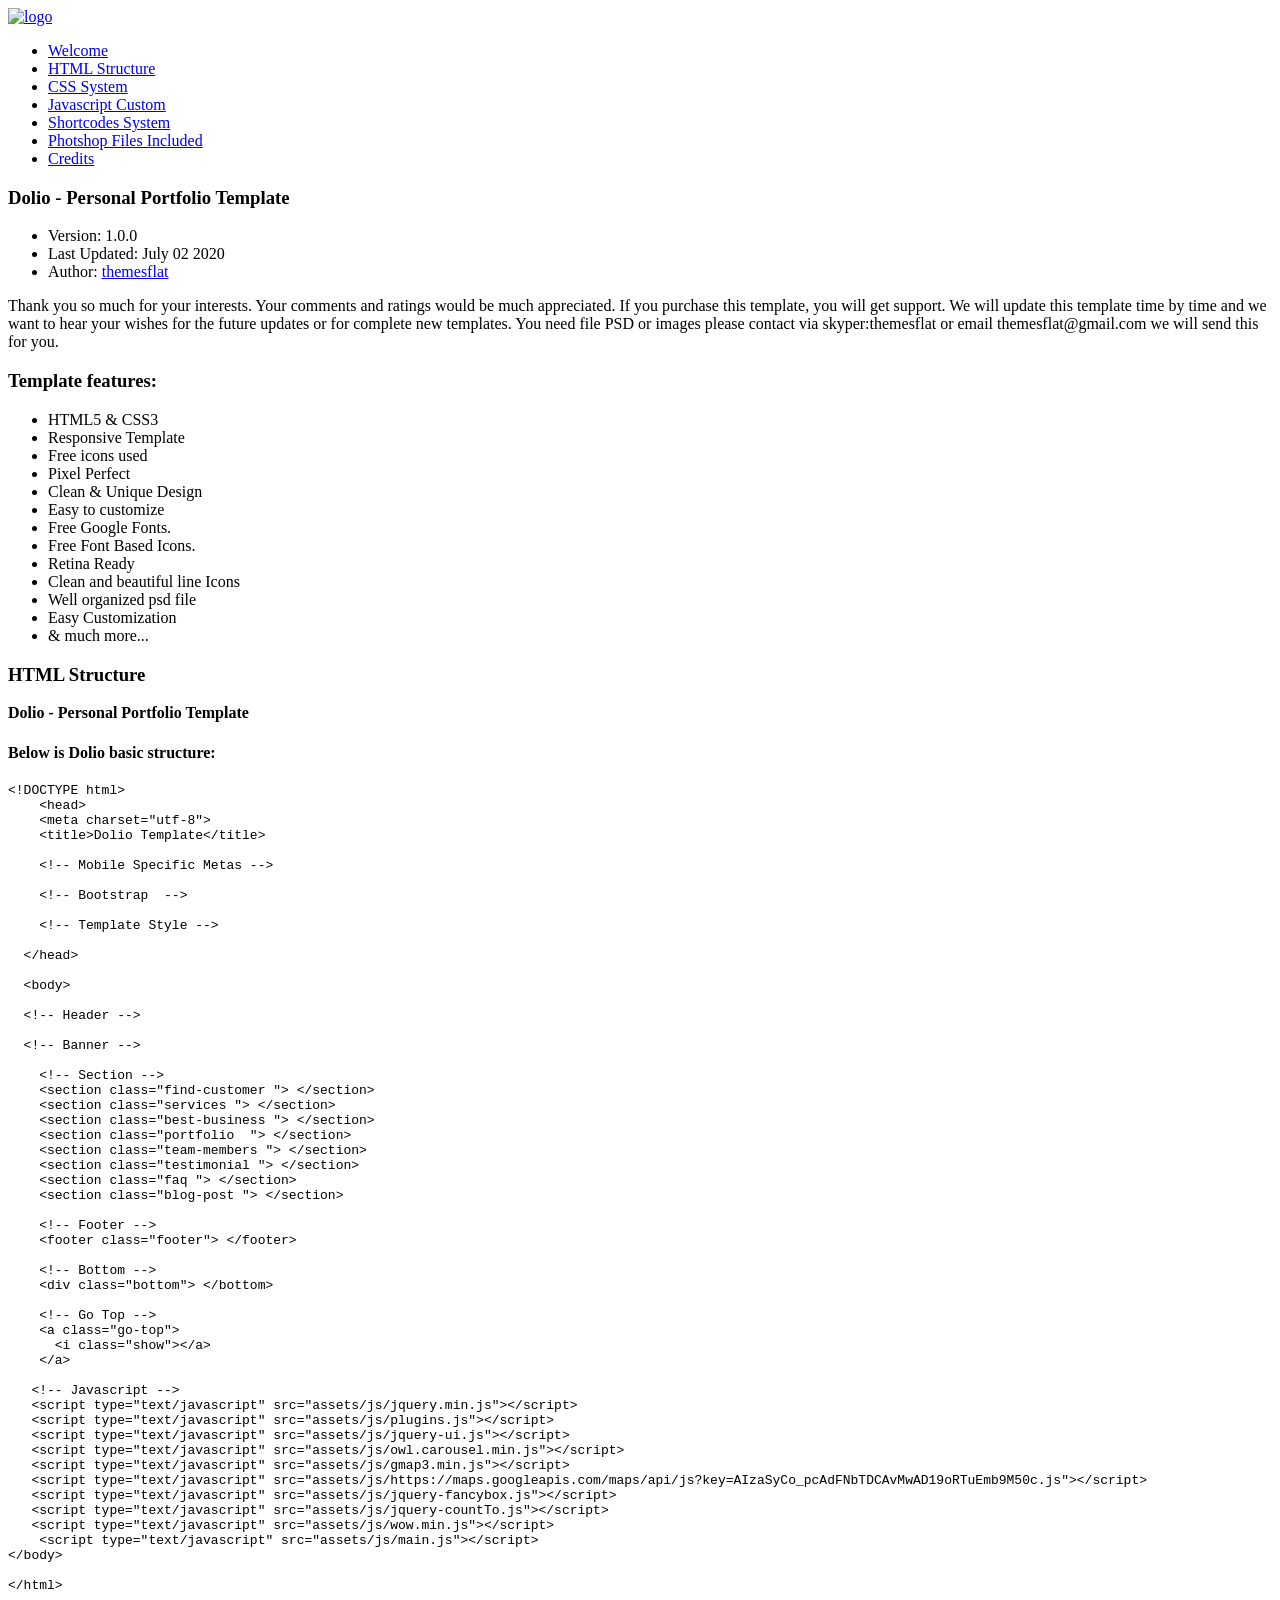
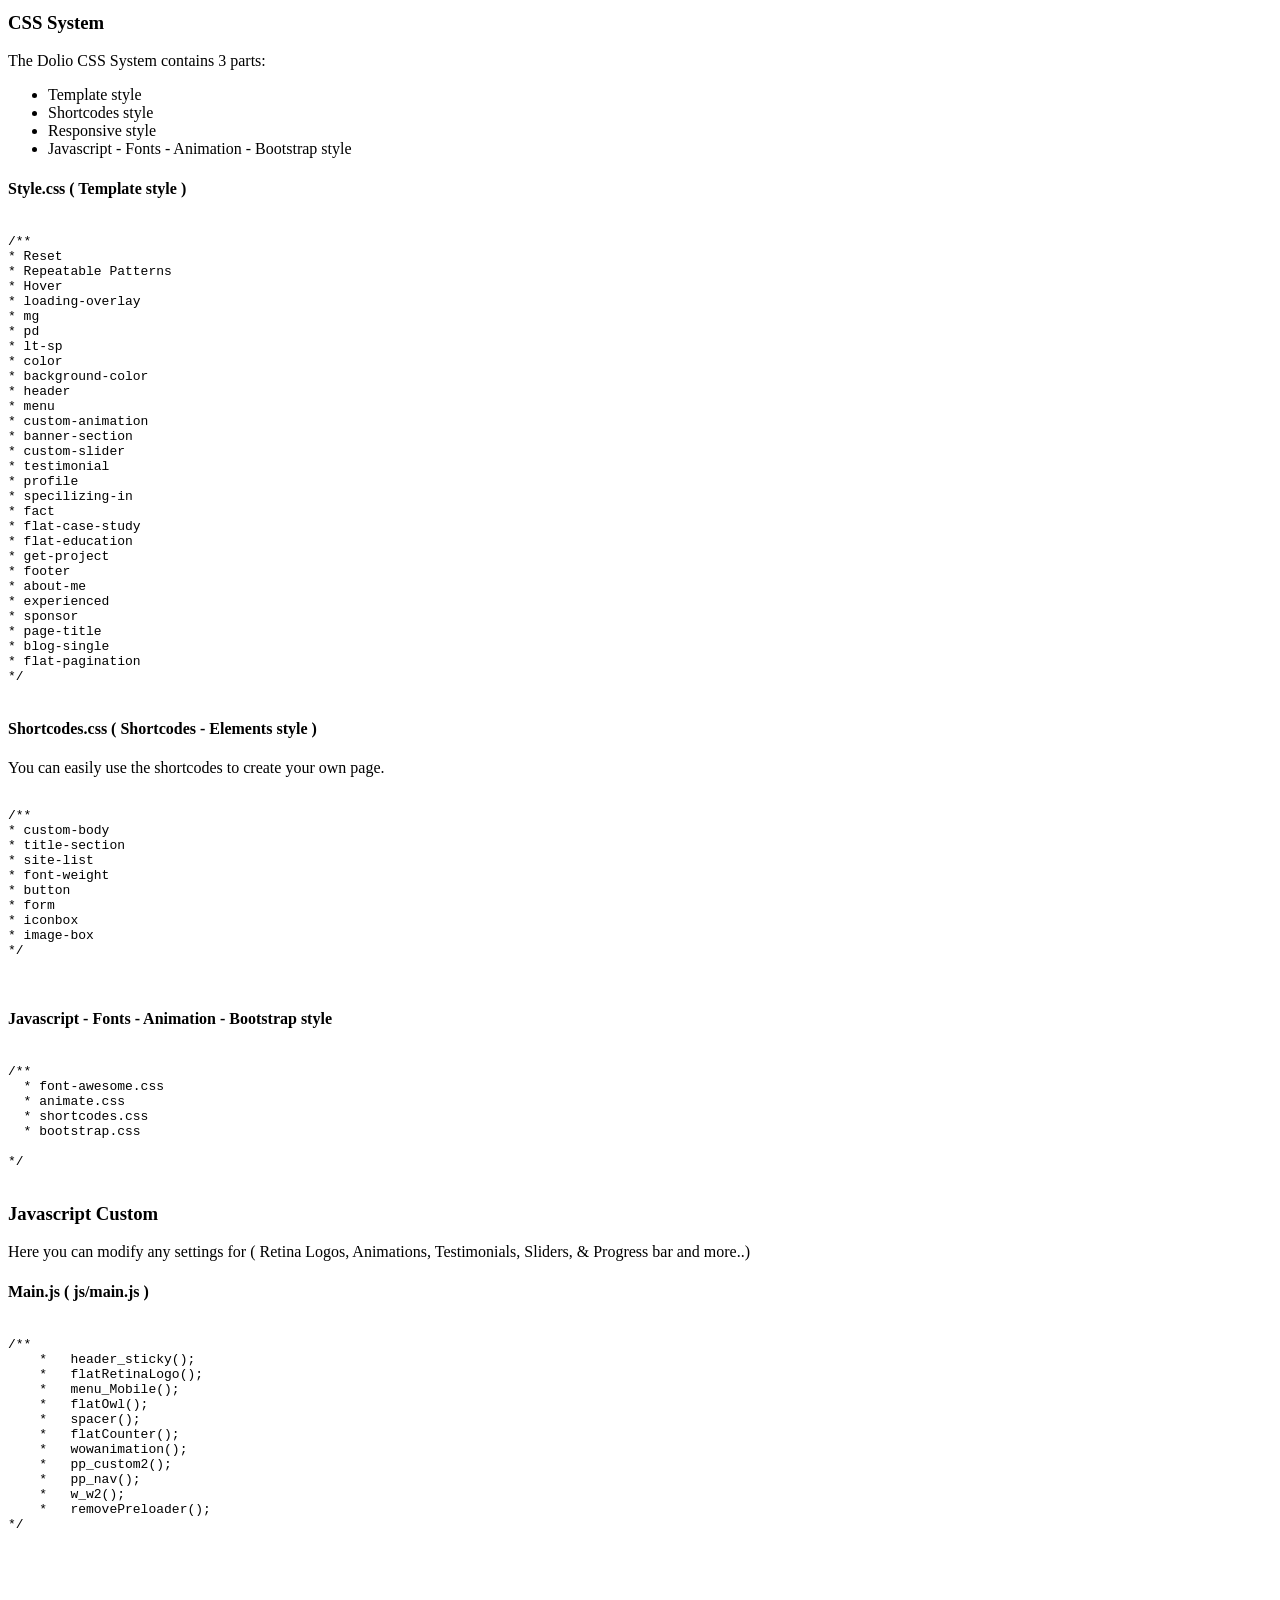
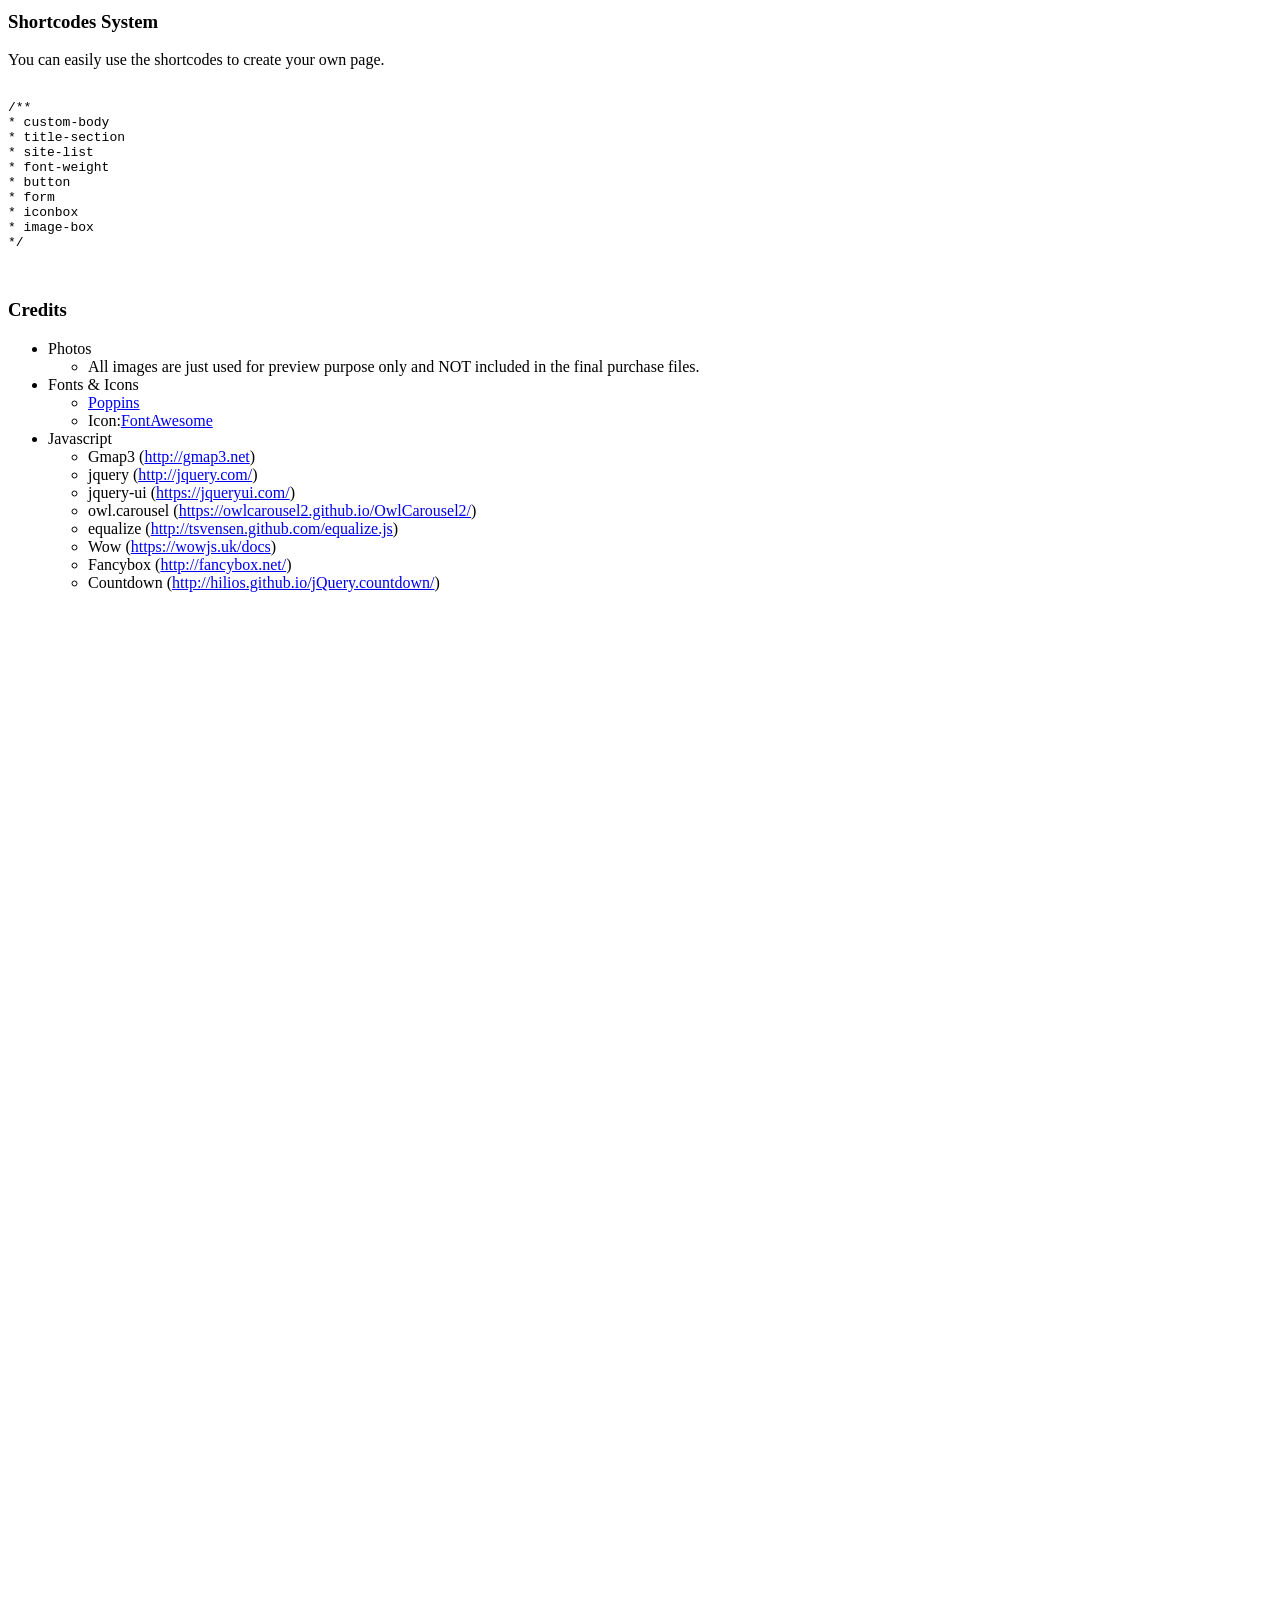
==== index.html @ b7767252 "Create index.html" ====
<!DOCTYPE html>
<!--[if IE 8 ]>
<html class="ie" xmlns="http://www.w3.org/1999/xhtml" xml:lang="en-US" lang="en-US">
   <![endif]-->
   <!--[if (gte IE 9)|!(IE)]><!-->
   <html xmlns="http://www.w3.org/1999/xhtml" xml:lang="en-US" lang="en-US">
      <!--<![endif]-->
      <head>
         <!-- Basic Page Needs -->
         <meta charset="utf-8">
         <!--[if IE]>
         <meta http-equiv='X-UA-Compatible' content='IE=edge,chrome=1'>
         <![endif]-->
         <title>Dolio - Personal Portfolio Template</title>
         <meta name="description" content="">
         <meta name="keywords" content="">
         <meta name="author" content="">
         <link rel="stylesheet" href="css/prism.css">
         <link rel="stylesheet" href="css/style.css">
         <script src="javascript/jquery.min.js"></script>
         <script src="javascript/jquery.easing.1.3.min.js"></script>
         <script src="javascript/jquery.nav.js"></script>
         <script src="javascript/jquery.scrollTo.js"></script>
         <script src="javascript/prism.js"></script>
         <script src="javascript/main.js"></script>
         <!--[if lt IE 9]>
         <script src="javascript/html5.js"></script>
         <![endif]-->
         <link rel="shortcut icon" href="favicon/favicon.ico">
      </head>
      <body>
         <div id="sidebar">
            <div id="logo">
               <a href="#top">
               <img src="images/logo.png" alt="logo" />
               </a>
            </div>
            <nav id="nav">
               <ul>
                  <li class="current"><a href="#Welcome">Welcome</a></li>
                  <li><a href="#HTML">HTML Structure</a></li>
                  <li><a href="#CSS">CSS System</a></li>
                  <li><a href="#Javascript">Javascript Custom</a></li>
                  <li><a href="#Shortcodes">Shortcodes System</a></li>
                  <li><a href="#Photoshop">Photshop Files Included</a></li>
                  <li><a href="#Credits">Credits</a></li>
               </ul>
            </nav>
         </div>
         <!-- /.sidebar -->
         <div id="main-content">
            <div class="section" id="Welcome">
               <h3>Dolio - Personal Portfolio Template
               </h3>
               <div class="content">
                  <div class="information">
                     <ul>
                        <li>Version: 1.0.0</li>
                        <li>Last Updated: July 02 2020 </li>
                        <li>Author: <a href="https://themeforest.net/user/themesflat">themesflat</a></li>
                     </ul>
                     <div class="message">
                        Thank you so much for your interests. Your comments and ratings would be much appreciated. If you purchase this template, you will get support. We will update this template time by time and we want to hear your wishes for the future updates or for complete new templates. You need file PSD or images please contact via skyper:themesflat or email themesflat@gmail.com we will send this for you.
                     </div>
                  </div>
                  <h3>Template features:</h3>
                  <ul>
                     <li>HTML5 &amp; CSS3</li>
                     <li>Responsive Template</li>
                     <li>Free icons used</li>
                     <li>Pixel Perfect</li>
                     <li>Clean &amp; Unique Design</li>
                     <li>Easy to customize</li>
                     <li>Free Google Fonts.</li>
                     <li>Free Font Based Icons.</li>
                     <li>Retina Ready</li>
                     <li>Clean and beautiful line Icons</li>
                     <li>Well organized psd file</li>
                     <li>Easy Customization</li>
                     <li>&amp; much more...</li>
                  </ul>
               </div>
            </div>
            <!-- /.section -->
            <div class="section" id="HTML">
               <h3>HTML Structure</h3>
               <div class="content">
                  <strong> Dolio - Personal Portfolio Template </strong>
                  <h4>Below is Dolio basic structure:</h4>
                  <pre><code class="language-markup">&lt;!DOCTYPE html&gt;
    &lt;head&gt;
    &lt;meta charset=&quot;utf-8&quot;&gt;
    &lt;title&gt;Dolio Template&lt;/title&gt;

    &lt;!-- Mobile Specific Metas --&gt;

    &lt;!-- Bootstrap  --&gt;

    &lt;!-- Template Style --&gt;

  &lt;/head&gt;

  &lt;body&gt;

  &lt;!-- Header --&gt; 

  &lt;!-- Banner --&gt;

    &lt;!-- Section --&gt;
    &lt;section class=&quot;find-customer &quot;&gt; &lt;/section&gt;
    &lt;section class=&quot;services &quot;&gt; &lt;/section&gt;
    &lt;section class=&quot;best-business &quot;&gt; &lt;/section&gt;
    &lt;section class=&quot;portfolio  &quot;&gt; &lt;/section&gt;
    &lt;section class=&quot;team-members &quot;&gt; &lt;/section&gt;
    &lt;section class=&quot;testimonial &quot;&gt; &lt;/section&gt;
    &lt;section class=&quot;faq &quot;&gt; &lt;/section&gt;
    &lt;section class=&quot;blog-post &quot;&gt; &lt;/section&gt;

    &lt;!-- Footer --&gt;
    &lt;footer class=&quot;footer&quot;&gt; &lt;/footer&gt;

    &lt;!-- Bottom --&gt;
    &lt;div class=&quot;bottom&quot;&gt; &lt;/bottom&gt;

    &lt;!-- Go Top --&gt;
    &lt;a class=&quot;go-top&quot;&gt;
      &lt;i class=&quot;show&quot;&gt;&lt;/a&gt;
    &lt;/a&gt;

   &lt;!-- Javascript --&gt;
   &lt;script type=&quot;text/javascript&quot; src=&quot;assets/js/jquery.min.js&quot;&gt;&lt;/script&gt;
   &lt;script type=&quot;text/javascript&quot; src=&quot;assets/js/plugins.js&quot;&gt;&lt;/script&gt;
   &lt;script type=&quot;text/javascript&quot; src=&quot;assets/js/jquery-ui.js&quot;&gt;&lt;/script&gt;
   &lt;script type=&quot;text/javascript&quot; src=&quot;assets/js/owl.carousel.min.js&quot;&gt;&lt;/script&gt;
   &lt;script type=&quot;text/javascript&quot; src=&quot;assets/js/gmap3.min.js&quot;&gt;&lt;/script&gt;      
   &lt;script type=&quot;text/javascript&quot; src=&quot;assets/js/https://maps.googleapis.com/maps/api/js?key=AIzaSyCo_pcAdFNbTDCAvMwAD19oRTuEmb9M50c.js&quot;&gt;&lt;/script&gt;
   &lt;script type=&quot;text/javascript&quot; src=&quot;assets/js/jquery-fancybox.js&quot;&gt;&lt;/script&gt;
   &lt;script type=&quot;text/javascript&quot; src=&quot;assets/js/jquery-countTo.js&quot;&gt;&lt;/script&gt;
   &lt;script type=&quot;text/javascript&quot; src=&quot;assets/js/wow.min.js&quot;&gt;&lt;/script&gt;
    &lt;script type=&quot;text/javascript&quot; src=&quot;assets/js/main.js&quot;&gt;&lt;/script&gt;
&lt;/body&gt;

&lt;/html&gt;</code></pre>
               </div>
               <!-- /.content -->
            </div>
            <!-- /.section -->
            <div class="section" id="CSS">
               <h3>CSS System</h3>
               <div class="content">
                  The Dolio CSS System contains 3 parts:
                  <ul>
                     <li>Template style</li>
                     <li>Shortcodes style</li>
                     <li>Responsive style</li>
                     <li>Javascript - Fonts - Animation - Bootstrap style</li>
                  </ul>
                  <h4>Style.css ( Template style )</h4>
                  <pre><code class="language-markup">
/**
* Reset
* Repeatable Patterns
* Hover
* loading-overlay
* mg
* pd
* lt-sp
* color
* background-color
* header
* menu
* custom-animation
* banner-section
* custom-slider
* testimonial
* profile
* specilizing-in
* fact
* flat-case-study
* flat-education
* get-project
* footer
* about-me
* experienced
* sponsor
* page-title
* blog-single
* flat-pagination
*/
        </code></pre>
                  <h4>Shortcodes.css ( Shortcodes - Elements style )</h4>
                  <p>You can easily use the shortcodes to create your own page.</p>
                  <pre><code class="language-markup">
/**
* custom-body
* title-section
* site-list
* font-weight
* button
* form
* iconbox
* image-box
*/

        </code></pre>
                  <h4>Javascript - Fonts - Animation - Bootstrap style</h4>
                  <pre><code class="language-markup">
/**  
  * font-awesome.css
  * animate.css
  * shortcodes.css
  * bootstrap.css 

*/
        </code></pre>
               </div>
               <!-- /.content -->
            </div>
            <!-- /.section -->
            <div class="section" id="Javascript">
               <h3>Javascript Custom</h3>
               <div class="content">
                  Here you can modify any settings for ( Retina Logos, Animations, Testimonials, Sliders, &amp; Progress bar and more..)
                  <h4>Main.js ( js/main.js )</h4>
                  <pre><code class="language-markup">
/** 
    *   header_sticky();
    *   flatRetinaLogo();
    *   menu_Mobile();
    *   flatOwl();
    *   spacer();
    *   flatCounter();
    *   wowanimation();
    *   pp_custom2();
    *   pp_nav();
    *   w_w2();
    *   removePreloader();
*/



        </code></pre>
               </div>
               <!-- /.content -->
            </div>
            <!-- /.section -->
            <div class="section" id="Shortcodes">
               <h3>Shortcodes System</h3>
               <div class="content">
                  <p>You can easily use the shortcodes to create your own page.</p>
                  <pre><code class="language-markup">    
/**
* custom-body
* title-section
* site-list
* font-weight
* button
* form
* iconbox
* image-box
*/

        </code></pre>
               </div>
               <!-- /.content -->
            </div>
            <!-- /.section -->
            <div class="section" id="Credits">
               <h3>Credits</h3>
               <div class="content">
                  <ul>
                     <li>
                        Photos
                        <ul>
                           <li>All images are just used for preview purpose only and NOT included in the final purchase files.</li>
                        </ul>
                     </li>
                     <li>
                        Fonts &amp; Icons
                        <ul>
                           <li><a href="https://fonts.google.com/specimen/Poppins">Poppins</a></li>
                           <li>Icon:<a href="https://fontawesome.com/v4.7.0/cheatsheet">FontAwesome</a></li>
                        </ul>
                     </li>
                     <li>
                        Javascript
                        <ul>
                              
                              <li>Gmap3 (<a href="http://gmap3.net" target="_blank">http://gmap3.net</a>)</li>
                              <li>jquery (<a href="http://jquery.com/" target="_blank">http://jquery.com/</a>)</li>
                              <li>jquery-ui (<a href="https://jqueryui.com/" target="_blank">https://jqueryui.com/</a>)</li>
                              <li>owl.carousel (<a href="https://owlcarousel2.github.io/OwlCarousel2/" target="_blank">https://owlcarousel2.github.io/OwlCarousel2/</a>)</li>
                              <li>equalize (<a href="http://tsvensen.github.com/equalize.js" target="_blank">http://tsvensen.github.com/equalize.js</a>)</li>
                              <li>Wow (<a href="https://wowjs.uk/docs" target="_blank">https://wowjs.uk/docs</a>)</li>
                              <li>Fancybox (<a href="https://wowjs.uk/docs" target="_blank">http://fancybox.net/</a>)</li>
                              <li>Countdown (<a href="https://wowjs.uk/docs" target="_blank">http://hilios.github.io/jQuery.countdown/</a>)</li>
                           </ul>
                           </li>
                        </ul>
                  </ul>
                  </li>
                  </ul>
               </div>
               <!-- /.content -->
            </div>
            <!-- /.section -->
            <div style="height: 1000px;"></div>
         </div>
         <!-- /#main-content -->
      </body>
   </html>
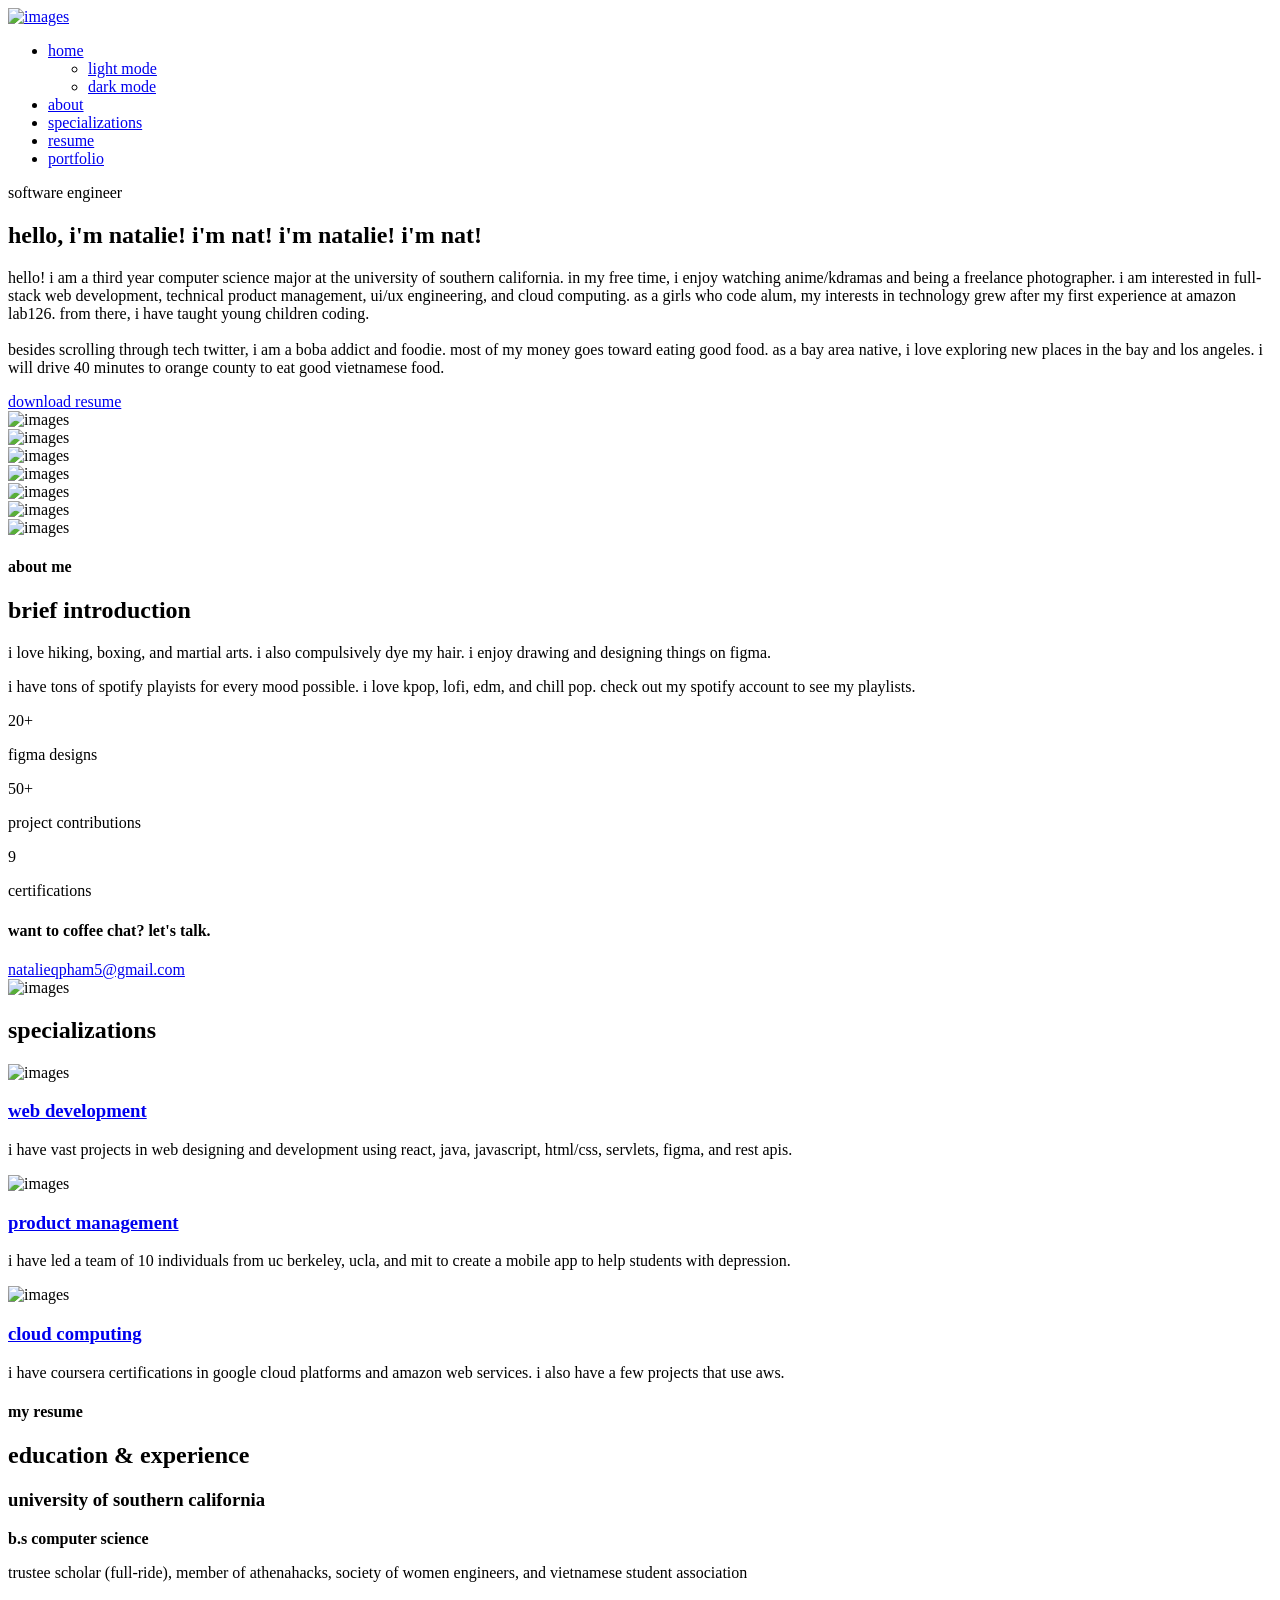
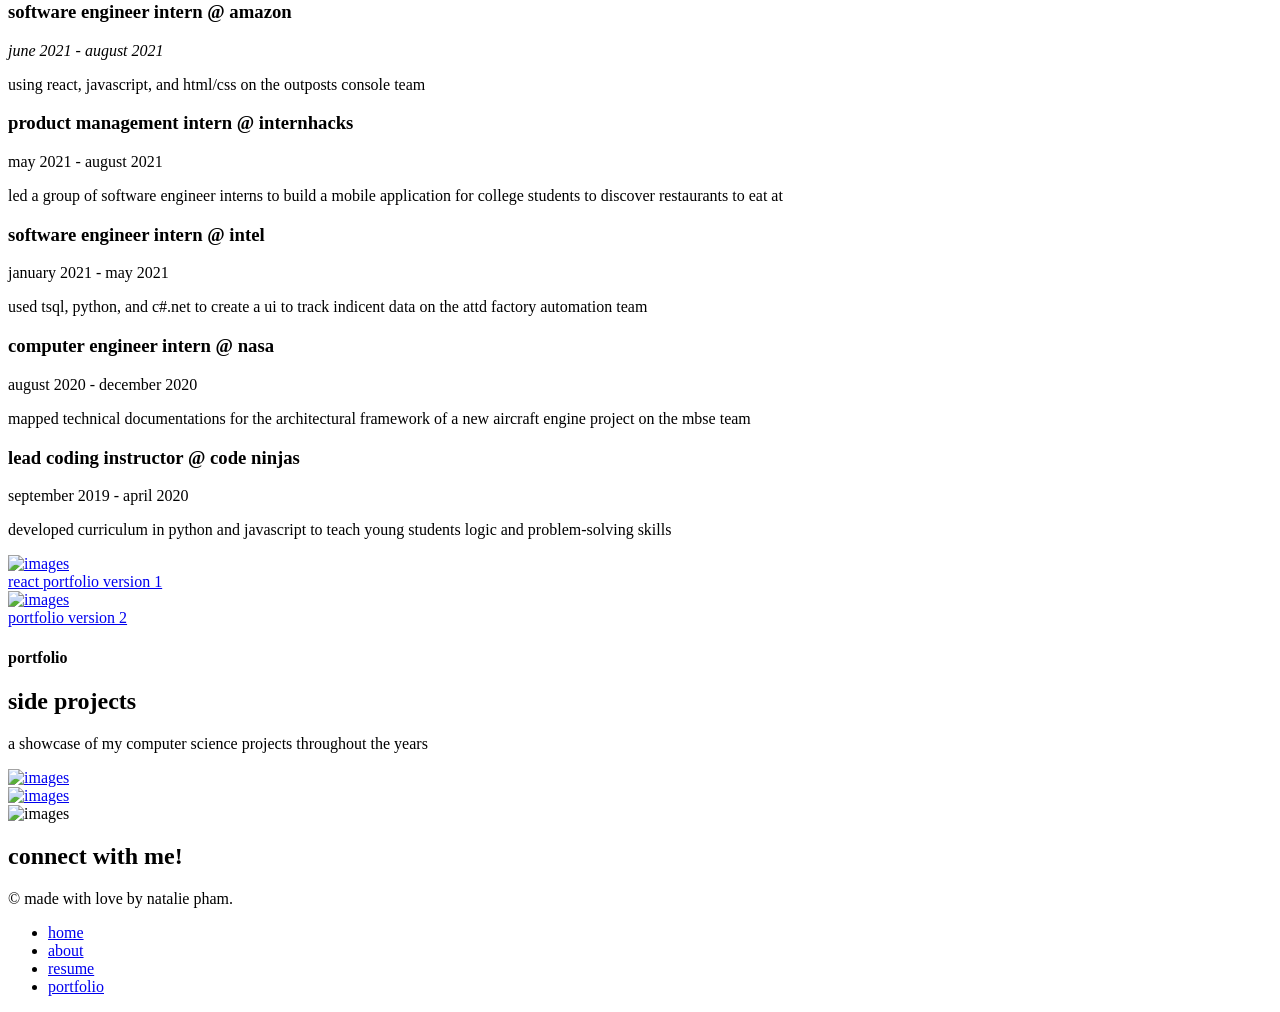
==== commit f7185f76: "Create index.html" ====
--- a/index.html
+++ b/index.html
@@ -1,311 +1,529 @@
 <!DOCTYPE html>
-<!--[if IE 8 ]>
-<html class="ie" xmlns="http://www.w3.org/1999/xhtml" xml:lang="en-US" lang="en-US">
-   <![endif]-->
-   <!--[if (gte IE 9)|!(IE)]><!-->
-   <html xmlns="http://www.w3.org/1999/xhtml" xml:lang="en-US" lang="en-US">
-      <!--<![endif]-->
-      <head>
-         <!-- Basic Page Needs -->
-         <meta charset="utf-8">
-         <!--[if IE]>
-         <meta http-equiv='X-UA-Compatible' content='IE=edge,chrome=1'>
-         <![endif]-->
-         <title>Dolio - Personal Portfolio Template</title>
-         <meta name="description" content="">
-         <meta name="keywords" content="">
-         <meta name="author" content="">
-         <link rel="stylesheet" href="css/prism.css">
-         <link rel="stylesheet" href="css/style.css">
-         <script src="javascript/jquery.min.js"></script>
-         <script src="javascript/jquery.easing.1.3.min.js"></script>
-         <script src="javascript/jquery.nav.js"></script>
-         <script src="javascript/jquery.scrollTo.js"></script>
-         <script src="javascript/prism.js"></script>
-         <script src="javascript/main.js"></script>
-         <!--[if lt IE 9]>
-         <script src="javascript/html5.js"></script>
-         <![endif]-->
-         <link rel="shortcut icon" href="favicon/favicon.ico">
-      </head>
-      <body>
-         <div id="sidebar">
-            <div id="logo">
-               <a href="#top">
-               <img src="images/logo.png" alt="logo" />
-               </a>
+<html lang="zxx">
+<head>
+    <meta charset="UTF-8">
+    <title>natalie pham</title>
+
+    <!-- Mobile Specific Metas-->
+    <meta name="viewport" content="width=device-width, initial-scale=1, maximum-scale=1">
+    
+    <!-- Bootstrap-->
+    <link rel="stylesheet" href="stylesheet/bootstrap.css">
+
+    <!-- Template Style-->
+    <link rel="stylesheet" href="stylesheet/font-awesome.css">
+    <link rel="stylesheet" href="stylesheet/owl.theme.default.min.css">
+    <link rel="stylesheet" href="stylesheet/owl.carousel.min.css">
+    <link rel="stylesheet" href="stylesheet/animate.css">
+    <link rel="stylesheet" href="stylesheet/icomoon.css">
+    <link rel="stylesheet" href="stylesheet/jquery.pagepiling.css">
+    <link rel="stylesheet" href="stylesheet/animation-text.css">
+    <link rel="stylesheet" href="stylesheet/style.css">
+    <link rel="stylesheet" href="stylesheet/shortcodes.css">
+    <link rel="stylesheet" href="stylesheet/responsive.css">
+    <link rel="stylesheet" href="stylesheet/mobile-menu.css">
+
+    <link href="icon/favicon.ico" rel="shortcut icon">
+</head>
+
+<body class="body-copyright-light fixed counter-scroll has-one-page home3">
+    <div id="loading-overlay">
+        <div class="loader"></div>
+    </div>
+    <div id="mobile-menu-overlay"><span class="tf-close"></span></div>
+    <header id="header" class="header header-style3 has-menu-model">
+        <div class="container">
+            <div class="flex-header d-flex justify-content-between align-items-center">
+                <div id="logo" class="logo">
+                    <a href="home3.html" title="Logo"><img src="images/logo/natalie.png" alt="images" data-width="160" data-height="64" data-retina="images/logo/natalie.png"></a>
+                </div>
+                <div dir="rtl" class="btn-menu mobile-header__menu-button">
+                    <div class="line line-1"></div>
+                    <div class="line line-2"></div>
+                    <div class="line line-3"></div>
+                    <div class="line line-4"></div>
+                </div>
+                <div class="content-menu d-lg-flex">
+                    <div class="nav-wrap">
+                        <nav id="mainnav" class="mainnav">
+                            <ul class="menu ace-responsive-menu" data-menu-style="horizontal">
+                                <li><a href="#home" class="active">home</a>
+                                    <ul class="sub-menu">
+                                        <li><a href="index.html" class="active">light mode</a></li>
+                                        <li><a href="home4.html">dark mode</a></li>
+                                    </ul>
+                                </li>
+                                <li><a href="#about" class="click-model">about</a></li>
+                                <li><a href="#services" class="click-model">specializations</a></li>
+                                <li><a href="#resume" class="click-model">resume</a></li> 
+                                <li><a href="#portfolio" class="click-model">portfolio</a></li>
+                                 
+                                                            
+                            </ul>
+                        </nav>
+                    </div>
+                </div>
+                <div class="socials-list-hd s2 hv2">
+                    <a href="https://www.linkedin.com/in/nataliepham25/"><i class="fa fa-linkedin" aria-hidden="true"></i></a>
+                    <a href="https://github.com/nataliepham25"><i class="fa fa-github" aria-hidden="true"></i></a>
+                    <a href="https://twitter.com/natotodoroki"><i class="fa fa-twitter" aria-hidden="true"></i></a>
+                </div>
             </div>
-            <nav id="nav">
-               <ul>
-                  <li class="current"><a href="#Welcome">Welcome</a></li>
-                  <li><a href="#HTML">HTML Structure</a></li>
-                  <li><a href="#CSS">CSS System</a></li>
-                  <li><a href="#Javascript">Javascript Custom</a></li>
-                  <li><a href="#Shortcodes">Shortcodes System</a></li>
-                  <li><a href="#Photoshop">Photshop Files Included</a></li>
-                  <li><a href="#Credits">Credits</a></li>
-               </ul>
-            </nav>
-         </div>
-         <!-- /.sidebar -->
-         <div id="main-content">
-            <div class="section" id="Welcome">
-               <h3>Dolio - Personal Portfolio Template
-               </h3>
-               <div class="content">
-                  <div class="information">
-                     <ul>
-                        <li>Version: 1.0.0</li>
-                        <li>Last Updated: July 02 2020 </li>
-                        <li>Author: <a href="https://themeforest.net/user/themesflat">themesflat</a></li>
-                     </ul>
-                     <div class="message">
-                        Thank you so much for your interests. Your comments and ratings would be much appreciated. If you purchase this template, you will get support. We will update this template time by time and we want to hear your wishes for the future updates or for complete new templates. You need file PSD or images please contact via skyper:themesflat or email themesflat@gmail.com we will send this for you.
-                     </div>
-                  </div>
-                  <h3>Template features:</h3>
-                  <ul>
-                     <li>HTML5 &amp; CSS3</li>
-                     <li>Responsive Template</li>
-                     <li>Free icons used</li>
-                     <li>Pixel Perfect</li>
-                     <li>Clean &amp; Unique Design</li>
-                     <li>Easy to customize</li>
-                     <li>Free Google Fonts.</li>
-                     <li>Free Font Based Icons.</li>
-                     <li>Retina Ready</li>
-                     <li>Clean and beautiful line Icons</li>
-                     <li>Well organized psd file</li>
-                     <li>Easy Customization</li>
-                     <li>&amp; much more...</li>
-                  </ul>
-               </div>
+        </div>
+    </header><!-- header -->
+
+    <div id="content" class="content">
+        <div class="homepage-personal">            
+                <section class="banner-section s3 two-home" id="home">
+                    <div class="container">
+                        <div class="content-text position-relative">
+                            <div class="animate-element wow delay5 fadeInDown" data-wow-delay="0.3s">
+                                <div class="tag color-d1 lt-sp53 mg-b24">software engineer</div>
+
+                                <h1 class="cd-headline clip is-full-width title color-d2 mg-b31">
+                                    <span>hello, </span>
+                                    <span class="cd-words-wrapper color-d6">
+                                        <b class="is-visible">i'm natalie!</b>
+                                        <b>i'm nat!</b>
+                                        <b>i'm natalie!</b>
+                                        <b>i'm nat!</b>
+                                    </span>
+                                </h1>
+        
+
+                                <p class="lt-sp02 mg-b51">
+                                    hello! i am a third year computer science major at the university of southern california. in my free time, i enjoy watching anime/kdramas and being a freelance photographer. 
+                                    i am interested in full-stack web development, technical product management, ui/ux engineering, and cloud computing. as a girls who code alum, my interests in technology
+                                    grew after my first experience at amazon lab126. from there, i have taught young children coding. 
+                                    <br>
+                                    <br>
+
+                                    besides scrolling through tech twitter, i am a boba addict and foodie. most of my money goes toward eating good food. as a bay area native, i love exploring new places in the bay
+                                    and los angeles. i will drive 40 minutes to orange county to eat good vietnamese food.
+                                </p>
+                            </div>
+                            <div class="animate-element wow delay5 fadeInUp" data-wow-delay="0.3s">
+                                <div class="fl-btn btn-general btn-hv-common color-s1">
+                                    <a href="Natalie_Pham_Resume.pdf" class="btn-inner f-w500 color-d6 border-corner5 lt-sp01">download resume</a>
+                                </div>
+                            </div>
+                        </div>
+                        <div class="featured-post border-corner-bl">
+                            <img src="images/section/35.jpg" alt="images">
+                            <div class="site-list has-border text-center animate-element wow delay5 fadeInUp" data-wow-delay="0.3s">
+                                <a href="https://twitter.com/natotodoroki" class="bg-s1"><i class="fa fa-twitter" aria-hidden="true"></i></a>
+                                <a href="https://www.linkedin.com/in/nataliepham25/" class="bg-s2"><i class="fa fa-linkedin" aria-hidden="true"></i></a>
+                                <a href="https://github.com/nataliepham25" class="bg-s3"><span class="fa fa-github"></span></a>
+                            </div>
+                        </div>
+                    </div>
+                    
+                </section><!-- banner-section -->
+                                                   
+                <div class="tf-modal-content">
+                    <section class="about-me t2 s3 shape-am position-relative" id="about">
+                        <div class="section-icons">
+                            <div class="shape-one"><img src="images/testimonial/01.png" alt="images"></div>
+                            <div class="shape-two"><img src="images/testimonial/02.png" alt="images"></div>
+                            <div class="shape-three"><img src="images/testimonial/03.png" alt="images"></div>
+                            <div class="shape-four"><img src="images/testimonial/04.png" alt="images"></div>
+                            <div class="shape-five"><img src="images/testimonial/05.png" alt="images"></div>
+                            <div class="shape-six"><img src="images/testimonial/06.png" alt="images"></div>
+                        </div>
+                        
+                        <div class="container">
+                            <div class="row position-relative">
+                                <div class="col-lg-7 animate-element wow delay5 fadeInDown" data-wow-delay="0.5s">
+                                    <div class="flat-title t2">
+                                        <h4 class="sub-title mg-b22">about me</h4>
+                                        <h2 class="title-section color-d12 mg-b41">brief introduction</h2>
+                                        <div class="description">
+                            
+                                            <p class="lt-sp01">
+                                                i love hiking, boxing, and martial arts. i also compulsively dye my hair. i enjoy drawing and designing things on figma.
+                                            </p>
+                                            <p class="lt-sp01">
+                                                i have tons of spotify playists for every mood possible. i love kpop, lofi, edm, and chill pop. check out my spotify account to see my playlists.
+                                            </p>
+
+                                          
+                                        </div>
+                                    </div>
+                                </div>
+                
+                              
+                                <div class="flat-spacer" data-desktop="0" data-mobile="50" data-smobile="50"></div>
+                                    <div class="fact">
+                                        <div class="d-md-flex mg-b40">
+                                            <div class="col-left">
+                                                <div class="f-item color-s2 counter mg-f-item1">
+                                                    <div class="counter-box bg-s1 d-flex justify-content-center align-items-center">
+                                                        <div class="inner">
+                                                            <span class="numb-count" data-from="0" data-to="20" data-speed="2000" data-inviewport="yes">20+</span>
+                                                            <p>figma designs</p>
+                                                        </div>
+                                                    </div>
+                                                </div>
+                                                 <div class="f-item color-s3 counter mg-f-item2">
+                                                    <div class="counter-box bg-s1 d-flex justify-content-center align-items-center">
+                                                        <div class="inner">
+                                                            <span class="numb-count" data-from="0" data-to="50" data-speed="2000" data-inviewport="yes">50+</span>
+                                                            <p>project contributions</p>
+                                                        </div>
+                                                    </div>
+                                                </div>
+                                            </div>  
+                                            <div class="col-right">
+                                                <div class="f-item color-s4 counter mg-f-item3">
+                                                    <div class="counter-box bg-s1 d-flex justify-content-center align-items-center">
+                                                        <div class="inner">
+                                                            <span class="numb-count" data-from="0" data-to="11" data-speed="2000" data-inviewport="yes">9</span>
+                                                            <p>certifications</p>
+                                                        </div>
+                                                    </div>
+                                                </div>
+                                            </div>
+                                        </div>
+                                        <div class="btn-contact bg-s1 text-center">
+                                            <h4 class="title color-d12">want to coffee chat? let's talk.</h4>
+                                            <a href="#" class="email color-s1 color-d14">natalieqpham5@gmail.com</a>
+                                        </div>
+                                    </div>
+                                </div>
+                            </div>
+                        <div class="featured-post animate-element wow delay5 fadeInRight" data-wow-delay="0.5s">
+                            <img src="images/section/09.png" alt="images">
+                        </div>
+                    </section><!-- about-me -->
+                </div>
+                              
+                <div class="tf-modal-content">    
+                    <section class="experienced s3 banner-section" id="services">
+                        <div class="container">
+                            <div class="background-inner bg-s1">
+                                <div class="flat-title animate-element wow delay5 fadeInDown" data-wow-delay="0.5s">
+                                    <h2 class="title-section color-d19 mg-b44 text-center">specializations</h2>
+                                </div>
+                                <div class="row animate-element wow delay5 fadeInUp" data-wow-delay="0.5s">
+                                    <div class="col-lg-4">
+                                        <div class="iconbox-s2">
+                                            <div class="featured-post mg-b43"><img src="images/section/20.png" alt="images"></div>
+                                            <h3 class="title mg-b21"><a href="#">web development</a></h3>
+                                            <p>
+                                                i have vast projects in web designing and development using react, java, javascript, html/css, servlets, figma, and rest apis.
+                                            </p>
+                                        </div>
+                                    </div>
+                                    <div class="col-lg-4">
+                                        <div class="iconbox-s2">
+                                            <div class="featured-post mg-b42"><img src="images/section/21.png" alt="images"></div>
+                                            <h3 class="title mg-b21"><a href="#">product management</a></h3>
+                                            <p>
+                                                i have led a team of 10 individuals from uc berkeley, ucla, and mit to create a mobile app to help students with depression.
+                                            </p>
+                                        </div>
+                                    </div>
+                                    <div class="col-lg-4">
+                                        <div class="iconbox-s2">
+                                            <div class="featured-post mg-b40"><img src="images/section/22.png" alt="images"></div>
+                                            <h3 class="title mg-b21"><a href="#">cloud computing</a></h3>
+                                            <p>
+                                                i have coursera certifications in google cloud platforms and amazon web services. i also have a few projects that use aws.
+                                            </p>
+                                        </div>
+                                    </div>
+                                </div>
+                            </div>
+                        </div>
+                    </section><!-- experienced -->
+
+                    
+                                                
+                <div class="tf-modal-content">
+                    <section class="flat-education s3 position-relative banner-section" id="resume">
+                        <div class="container">
+                            <div class="flat-title t2 animate-element wow delay5 fadeInDown" data-wow-delay="0.5s">
+                                <h4 class="sub-title mg-b13">my resume</h4>
+                                <h2 class="title-section color-d12">education & experience</h2>
+                            </div>
+                            <div class="animate-element delay5 fadeInUp">
+                                <div class="padding-bottom">
+                                    <div class="row">
+                                        <div class="col-lg-4 col-12 last-col animate-element wow delay5 fadeIn" data-wow-delay="0.3s">
+                                            <div class="experience-box t3">
+                                                <div class="box-inner">
+                                                    <h3 class="f-info bg-s1 color-d6">university of southern california</h3>
+                                                    <div class="exp-wrap">
+                                                        <div class="s-info mg-b11"><b>b.s computer science</b></div>
+                                                        <p>
+                                                            trustee scholar (full-ride), member of athenahacks, society of women engineers, and vietnamese student association
+                                                        </p>
+                                                    </div>
+                                                </div>
+                                            </div>
+                                        </div>
+                                        <div class="col-lg-4 col-12 last-col animate-element wow delay5 fadeIn" data-wow-delay="0.5s">
+                                            <div class="experience-box experience-box-line t3">
+                                                <div class="box-inner">
+                                                    <h3 class="f-info bg-s1 color-d6">software engineer intern @ amazon</h3>
+                                                    <div class="exp-wrap">
+                                                        <div class="s-info mg-b11"><em>june 2021 - august 2021 </em></div>
+                                                        <p>
+                                                            using react, javascript, and html/css on the outposts console team
+                                                        </p>
+                                                    </div>
+                                                </div>
+                                            </div>
+                                        </div>
+                                        <div class="col-lg-4 col-12 last-col animate-element wow delay5 fadeIn" data-wow-delay="0.7s">
+                                            <div class="experience-box t3">
+                                                <div class="box-inner">
+                                                    <h3 class="f-info bg-s1 color-d6">product management intern @ internhacks</h3>
+                                                    <div class="exp-wrap">
+                                                        <div class="s-info mg-b11">may 2021 - august 2021</div>
+                                                        <p>
+                                                           led a group of software engineer interns to build a mobile application for college students to discover restaurants to eat at
+                                                        </p>
+                                                    </div>
+                                                </div>
+                                            </div>
+                                        </div>
+                                    </div>
+                                </div>
+                                <div class="row">
+                                    <div class="col-lg-4 col-12 last-col animate-element wow delay5 fadeIn" data-wow-delay="0.8s">
+                                        <div class="experience-box experience-box-line t3">
+                                            <div class="box-inner">
+                                                <h3 class="f-info bg-s1 color-d6">software engineer intern @ intel </h3>
+                                                <div class="exp-wrap">
+                                                    <div class="s-info mg-b11">january 2021 - may 2021 </div>
+                                                    <p>
+                                                        used tsql, python, and c#.net to create a ui to track indicent data on the attd factory automation team 
+                                                    </p>
+                                                </div>
+                                            </div>
+                                        </div>
+                                    </div>
+                                    <div class="col-lg-4 col-12 last-col animate-element wow delay5 fadeIn" data-wow-delay="1s">
+                                        <div class="experience-box experience-box-line t3">
+                                            <div class="box-inner">
+                                                <h3 class="f-info bg-s1 color-d6">computer engineer intern @ nasa</h3>
+                                                <div class="exp-wrap">
+                                                    <div class="s-info mg-b11"> august 2020 - december 2020 </div>
+                                                    <p>
+                                                        mapped technical documentations for the architectural framework of a new aircraft engine project on the mbse team 
+                                                    </p>
+                                                </div>
+                                            </div>
+                                        </div>
+                                    </div>
+                                    <div class="col-lg-4 col-12 last-col animate-element wow delay5 fadeIn" data-wow-delay="1.2s">
+                                        <div class="experience-box t3">
+                                            <div class="box-inner">
+                                                <h3 class="f-info bg-s1 color-d6">lead coding instructor @ code ninjas</h3>
+                                                <div class="exp-wrap">
+                                                    <div class="s-info mg-b11">september 2019 - april 2020</div>
+                                                    <p>
+                                                        developed curriculum in python and javascript to teach young students logic and problem-solving skills
+                                                    </p>
+                                                </div>
+                                            </div>
+                                        </div>
+                                    </div>
+                                </div>
+                            </div>
+                        </div>
+                    </section><!-- flat-education -->
+                </div>
+                               
+                <div class="tf-modal-content">
+                    <section class="flat-case-study s3" id="portfolio">
+                        <div class="container">
+                            <div class="d-md-flex">
+                                <div class="col-left animate-element wow delay5 fadeInDown" data-wow-delay="0.5s">
+                                    <div class="image-link t1">
+                                        <div class="featured-post">
+                                            <a href="www.nqpham.me/natalie-portfolio"><img src="images/section/portfolio.png" alt="images"></a>
+                                        </div>
+                                        <div class="fl-btn text-center">
+                                            <a href="https://www.nqpham.me/natalie-portfolio/">react portfolio version 1</a>
+                                        </div>
+                                    </div>
+                                    <div class="image-link t1">
+                                        <div class="featured-post">
+                                            <a href="#"><img src="images/section/version2.png" alt="images"></a>
+                                        </div>
+                                    </div>
+                                    <div class="fl-btn text-center"> 
+                                        <a href="home3.html" class="f-w500">portfolio version 2</a>
+                                    </div>
+                                </div>
+                                <div class="flat-spacer" data-desktop="0" data-mobile="100" data-smobile="100"></div>
+                                <div class="col-right animate-element wow delay5 fadeInUp" data-wow-delay="0.5s">
+                                    <div class="flat-title t2 mg-b60">
+                                        <h4 class="sub-title mg-b13">portfolio</h4>
+                                        <h2 class="title-section color-d12 mg-b20">side projects</h2>
+                                        <p>
+                                            a showcase of my computer science projects throughout the years
+                                        </p>
+                                    </div>
+                                    <div class="pd-right">
+                                        <div class="image-link t1">
+                                            <div class="featured-post">
+                                                <a href="https://github.com/nataliepham25/omegaLift"><img src="images/section/papaSquat.png" alt="images"></a>
+                                            </div>
+                                        </div>
+                                        <div class="image-link t1">
+                                            <div class="featured-post">
+                                                <a href="https://github.com/nataliepham25/monsters-rolodex"><img src="images/section/monster-rolodex.jpg" alt="images"></a>
+                                            </div>
+                                        </div>
+                                    </div>
+                                </div>
+                            </div>
+                        </div>
+                    </section><!-- flat-case-study -->
+                </div>
+                             
+             <!---   <div class="tf-modal-content">  
+                    <section class="testimonial t2 s2 bg-s1 position-relative" id="testimonial">
+                        <div class="background-right bg-cl2">
+                            <div class="text-testimonial color-d17">Testimonial</div>
+                        </div>
+                        <div class="background-transparent bg-cl4"></div>
+                        <div class="container d-lg-flex">
+                            <div class="col-left animate-element wow delay5 fadeInDown" data-wow-delay="0.3s">
+                                <div class="flat-spacer" data-desktop="4" data-mobile="0" data-smobile="0"></div>
+                                <div class="wrap-box bg-white position-relative">
+                                    <div class="featured-post mg-b27"><img src="images/blog/11.jpg" alt="images"></div>
+                                    <div class="images-list d-flex justify-content-between">
+                                        <img src="images/blog/04.jpg" alt="images">
+                                        <img src="images/blog/09.jpg" alt="images">
+                                        <img src="images/blog/10.jpg" alt="images">
+                                    </div>
+                                    <div class="quote"><img src="images/testimonial/09.png" alt="images"></div>
+                                </div>
+                            </div>
+                            <div class="col-right animate-element wow delay5 fadeInUp" data-wow-delay="0.3s">
+                                <div class="flat-spacer" data-desktop="0" data-mobile="100" data-smobile="100"></div>
+                                <div class="flat-title t1">
+                                    <h4 class="sub-title mg-b13">Testimonial</h4>
+                                    <h2 class="title-section color-d12">Client Brief</h2>
+                                </div>
+                                <div class="slider-drop-apps custom-dot dot-s1 none-nav-default mg-dots-s3">
+                                    <div class="flat-carousel-box data-effect clearfix" data-gap="0" data-column="1" data-column2="1" data-column3="1" data-column4="1" data-column5="1" data-dots="true" data-auto="false" data-nav="false" data-loop="true">
+                                        <div class="owl-carousel">
+                                            <div class="client-info">
+                                                <p class="color-d16">
+                                                    “Excellent design, great communication, fast turnaround of revisions. I had a clear vision of what I wanted. Ranaroy did not just deliver it he a improved upon it substantially. Recommended!”
+                                                </p>
+                                                <div class="client-detail">
+                                                    <span class="color-d6 f-w500">Davin Heily</span> at CEO Brisben
+                                                </div>
+                                            </div>
+                                            <div class="client-info">
+                                                <p class="color-d16">
+                                                    “Excellent design, great communication, fast turnaround of revisions. I had a clear vision of what I wanted. Ranaroy did not just deliver it he a improved upon it substantially. Recommended!”
+                                                </p>
+                                                <div class="client-detail">
+                                                    <span class="color-d6 f-w500">Davin Heily</span> at CEO Brisben
+                                                </div>
+                                            </div>
+                                            <div class="client-info">
+                                                <p class="color-d16">
+                                                    “Excellent design, great communication, fast turnaround of revisions. I had a clear vision of what I wanted. Ranaroy did not just deliver it he a improved upon it substantially. Recommended!”
+                                                </p>
+                                                <div class="client-detail">
+                                                    <span class="color-d6 f-w500">Davin Heily</span> at CEO Brisben
+                                                </div>
+                                            </div>
+                                        </div>
+                                    </div>
+                                </div>
+                            </div>
+                        </div>
+                    </section> -->
+
+                </div>               
+                <section class="get-project s3 position-relative">
+                    <div class="container">
+                        <div class="row">
+                            <div class="col-lg-6 col-12">
+                                <div class="featured-post animate-element wow delay5 fadeZooming" data-wow-delay="0.5s">
+                                    <img src="images/section/profilepic.jpg" width = "200" height = "70" alt="images">
+                                </div>
+                            </div>
+                            <div class="col-lg-6 col-12">
+                                <div class="content-inner animate-element wow delay5 fadeInDown" data-wow-delay="0.5s">
+                                    <h2 class="title mg-b14 text-white">connect with me!</h2>
+                                    <div class="site-list has-border">
+                                        <a href="#" class="bg-s1"><i class="fa fa-twitter" aria-hidden="true"></i></a>
+                                        <a href="#" class="bg-s2"><i class="fa fa-linkedin" aria-hidden="true"></i></a>
+                                        <a href="#" class="bg-s3"><span class="fa fa-github" aria-hidden = "true"></span></a>
+                                    </div>
+                                </div>
+                            </div>
+                        </div>
+                    </div>
+                </section><!-- testimonial -->
             </div>
-            <!-- /.section -->
-            <div class="section" id="HTML">
-               <h3>HTML Structure</h3>
-               <div class="content">
-                  <strong> Dolio - Personal Portfolio Template </strong>
-                  <h4>Below is Dolio basic structure:</h4>
-                  <pre><code class="language-markup">&lt;!DOCTYPE html&gt;
-    &lt;head&gt;
-    &lt;meta charset=&quot;utf-8&quot;&gt;
-    &lt;title&gt;Dolio Template&lt;/title&gt;
-
-    &lt;!-- Mobile Specific Metas --&gt;
-
-    &lt;!-- Bootstrap  --&gt;
-
-    &lt;!-- Template Style --&gt;
-
-  &lt;/head&gt;
-
-  &lt;body&gt;
-
-  &lt;!-- Header --&gt; 
-
-  &lt;!-- Banner --&gt;
-
-    &lt;!-- Section --&gt;
-    &lt;section class=&quot;find-customer &quot;&gt; &lt;/section&gt;
-    &lt;section class=&quot;services &quot;&gt; &lt;/section&gt;
-    &lt;section class=&quot;best-business &quot;&gt; &lt;/section&gt;
-    &lt;section class=&quot;portfolio  &quot;&gt; &lt;/section&gt;
-    &lt;section class=&quot;team-members &quot;&gt; &lt;/section&gt;
-    &lt;section class=&quot;testimonial &quot;&gt; &lt;/section&gt;
-    &lt;section class=&quot;faq &quot;&gt; &lt;/section&gt;
-    &lt;section class=&quot;blog-post &quot;&gt; &lt;/section&gt;
-
-    &lt;!-- Footer --&gt;
-    &lt;footer class=&quot;footer&quot;&gt; &lt;/footer&gt;
-
-    &lt;!-- Bottom --&gt;
-    &lt;div class=&quot;bottom&quot;&gt; &lt;/bottom&gt;
-
-    &lt;!-- Go Top --&gt;
-    &lt;a class=&quot;go-top&quot;&gt;
-      &lt;i class=&quot;show&quot;&gt;&lt;/a&gt;
-    &lt;/a&gt;
-
-   &lt;!-- Javascript --&gt;
-   &lt;script type=&quot;text/javascript&quot; src=&quot;assets/js/jquery.min.js&quot;&gt;&lt;/script&gt;
-   &lt;script type=&quot;text/javascript&quot; src=&quot;assets/js/plugins.js&quot;&gt;&lt;/script&gt;
-   &lt;script type=&quot;text/javascript&quot; src=&quot;assets/js/jquery-ui.js&quot;&gt;&lt;/script&gt;
-   &lt;script type=&quot;text/javascript&quot; src=&quot;assets/js/owl.carousel.min.js&quot;&gt;&lt;/script&gt;
-   &lt;script type=&quot;text/javascript&quot; src=&quot;assets/js/gmap3.min.js&quot;&gt;&lt;/script&gt;      
-   &lt;script type=&quot;text/javascript&quot; src=&quot;assets/js/https://maps.googleapis.com/maps/api/js?key=AIzaSyCo_pcAdFNbTDCAvMwAD19oRTuEmb9M50c.js&quot;&gt;&lt;/script&gt;
-   &lt;script type=&quot;text/javascript&quot; src=&quot;assets/js/jquery-fancybox.js&quot;&gt;&lt;/script&gt;
-   &lt;script type=&quot;text/javascript&quot; src=&quot;assets/js/jquery-countTo.js&quot;&gt;&lt;/script&gt;
-   &lt;script type=&quot;text/javascript&quot; src=&quot;assets/js/wow.min.js&quot;&gt;&lt;/script&gt;
-    &lt;script type=&quot;text/javascript&quot; src=&quot;assets/js/main.js&quot;&gt;&lt;/script&gt;
-&lt;/body&gt;
-
-&lt;/html&gt;</code></pre>
-               </div>
-               <!-- /.content -->
-            </div>
-            <!-- /.section -->
-            <div class="section" id="CSS">
-               <h3>CSS System</h3>
-               <div class="content">
-                  The Dolio CSS System contains 3 parts:
-                  <ul>
-                     <li>Template style</li>
-                     <li>Shortcodes style</li>
-                     <li>Responsive style</li>
-                     <li>Javascript - Fonts - Animation - Bootstrap style</li>
-                  </ul>
-                  <h4>Style.css ( Template style )</h4>
-                  <pre><code class="language-markup">
-/**
-* Reset
-* Repeatable Patterns
-* Hover
-* loading-overlay
-* mg
-* pd
-* lt-sp
-* color
-* background-color
-* header
-* menu
-* custom-animation
-* banner-section
-* custom-slider
-* testimonial
-* profile
-* specilizing-in
-* fact
-* flat-case-study
-* flat-education
-* get-project
-* footer
-* about-me
-* experienced
-* sponsor
-* page-title
-* blog-single
-* flat-pagination
-*/
-        </code></pre>
-                  <h4>Shortcodes.css ( Shortcodes - Elements style )</h4>
-                  <p>You can easily use the shortcodes to create your own page.</p>
-                  <pre><code class="language-markup">
-/**
-* custom-body
-* title-section
-* site-list
-* font-weight
-* button
-* form
-* iconbox
-* image-box
-*/
-
-        </code></pre>
-                  <h4>Javascript - Fonts - Animation - Bootstrap style</h4>
-                  <pre><code class="language-markup">
-/**  
-  * font-awesome.css
-  * animate.css
-  * shortcodes.css
-  * bootstrap.css 
-
-*/
-        </code></pre>
-               </div>
-               <!-- /.content -->
-            </div>
-            <!-- /.section -->
-            <div class="section" id="Javascript">
-               <h3>Javascript Custom</h3>
-               <div class="content">
-                  Here you can modify any settings for ( Retina Logos, Animations, Testimonials, Sliders, &amp; Progress bar and more..)
-                  <h4>Main.js ( js/main.js )</h4>
-                  <pre><code class="language-markup">
-/** 
-    *   header_sticky();
-    *   flatRetinaLogo();
-    *   menu_Mobile();
-    *   flatOwl();
-    *   spacer();
-    *   flatCounter();
-    *   wowanimation();
-    *   pp_custom2();
-    *   pp_nav();
-    *   w_w2();
-    *   removePreloader();
-*/
-
-
-
-        </code></pre>
-               </div>
-               <!-- /.content -->
-            </div>
-            <!-- /.section -->
-            <div class="section" id="Shortcodes">
-               <h3>Shortcodes System</h3>
-               <div class="content">
-                  <p>You can easily use the shortcodes to create your own page.</p>
-                  <pre><code class="language-markup">    
-/**
-* custom-body
-* title-section
-* site-list
-* font-weight
-* button
-* form
-* iconbox
-* image-box
-*/
-
-        </code></pre>
-               </div>
-               <!-- /.content -->
-            </div>
-            <!-- /.section -->
-            <div class="section" id="Credits">
-               <h3>Credits</h3>
-               <div class="content">
-                  <ul>
-                     <li>
-                        Photos
-                        <ul>
-                           <li>All images are just used for preview purpose only and NOT included in the final purchase files.</li>
-                        </ul>
-                     </li>
-                     <li>
-                        Fonts &amp; Icons
-                        <ul>
-                           <li><a href="https://fonts.google.com/specimen/Poppins">Poppins</a></li>
-                           <li>Icon:<a href="https://fontawesome.com/v4.7.0/cheatsheet">FontAwesome</a></li>
-                        </ul>
-                     </li>
-                     <li>
-                        Javascript
-                        <ul>
-                              
-                              <li>Gmap3 (<a href="http://gmap3.net" target="_blank">http://gmap3.net</a>)</li>
-                              <li>jquery (<a href="http://jquery.com/" target="_blank">http://jquery.com/</a>)</li>
-                              <li>jquery-ui (<a href="https://jqueryui.com/" target="_blank">https://jqueryui.com/</a>)</li>
-                              <li>owl.carousel (<a href="https://owlcarousel2.github.io/OwlCarousel2/" target="_blank">https://owlcarousel2.github.io/OwlCarousel2/</a>)</li>
-                              <li>equalize (<a href="http://tsvensen.github.com/equalize.js" target="_blank">http://tsvensen.github.com/equalize.js</a>)</li>
-                              <li>Wow (<a href="https://wowjs.uk/docs" target="_blank">https://wowjs.uk/docs</a>)</li>
-                              <li>Fancybox (<a href="https://wowjs.uk/docs" target="_blank">http://fancybox.net/</a>)</li>
-                              <li>Countdown (<a href="https://wowjs.uk/docs" target="_blank">http://hilios.github.io/jQuery.countdown/</a>)</li>
-                           </ul>
-                           </li>
-                        </ul>
-                  </ul>
-                  </li>
-                  </ul>
-               </div>
-               <!-- /.content -->
-            </div>
-            <!-- /.section -->
-            <div style="height: 1000px;"></div>
-         </div>
-         <!-- /#main-content -->
-      </body>
-   </html>
+
+               <!--- <div class="tf-modal-content justify-content-end"> 
+                    <footer id="footer" class="footer footer-s2">
+                        <div class="container">
+                            <div id="footer-widget" class="footer-widget-s3 border-bottom-s1 position-relative">
+                                <h3 class="widget-title larger color-d10 lt-sp06 text-center">Let’s try me!</h3>
+                                <div class="site-list site-list-center text-center">
+                                    <a href="#" class="bg-s1"><i class="fa fa-twitter" aria-hidden="true"></i></a>
+                                    <a href="#" class="bg-s2"><i class="fa fa-behance" aria-hidden="true"></i></a>
+                                    <a href="#" class="bg-s3"><span class="icon-dribble"></span></a>
+                                </div>
+                            </div>
+                        </div>-->
+                        <div id="bottom" class="bottom-s3">
+                            <div class="container">
+                                <div class="row">
+                                    <div class="col-lg-4">
+                                        <div class="copyright lt-sp02">
+                                           © made with love by natalie pham.
+                                        </div>
+                                    </div>
+                                    <div class="col-lg-6">
+                                        <ul class="widget-nav-menu color-s2">
+                                            <li><a href="#">home</a></li>
+                                            <li><a href="#">about</a></li>
+                                            <li><a href="#">resume</a></li>
+                                            <li><a href="#">portfolio</a></li>
+                                        </ul>
+                                    </div>
+                                    <div class="col-lg-2">
+                                        <div class="socials-list color-s2">
+                                            <a href="https://www.linkedin.com/in/nataliepham25/"><i class="fa fa-linkedin" aria-hidden="true"></i></a>
+                                            <a href="https://github.com/nataliepham25"><i class="fa fa-github" aria-hidden="true"></i></a>
+                                            <a href="https://twitter.com/natotodoroki"><i class="fa fa-twitter" aria-hidden="true"></i></a>
+                                            
+                                        </div>
+                                    </div>
+                                </div>
+                            </div>
+                        </div>
+                    </footer><!-- footer -->
+                </div>       
+
+        </div>
+    </div><!-- content -->
+    <a id="scroll-top"></a>
+
+    <script src="javascript/jquery.min.js"></script>
+    <script src="javascript/plugins.js"></script>
+    <script src="javascript/jquery-ui.js"></script>
+    <script src="javascript/owl.carousel.min.js"></script>
+    <script src="javascript/jquery.pagepiling.min.js"></script>
+    <script src="javascript/jquery.easy-pie-chart.js"></script>
+    <script src="javascript/wow.min.js"></script>
+    <script src="javascript/jquery-countTo.js"></script>
+    <script src="javascript/animatedModal.min.js"></script>
+    <script src="javascript/animation-text.js"></script>
+    <script src="javascript/main.js"></script>
+</body>
+</html>
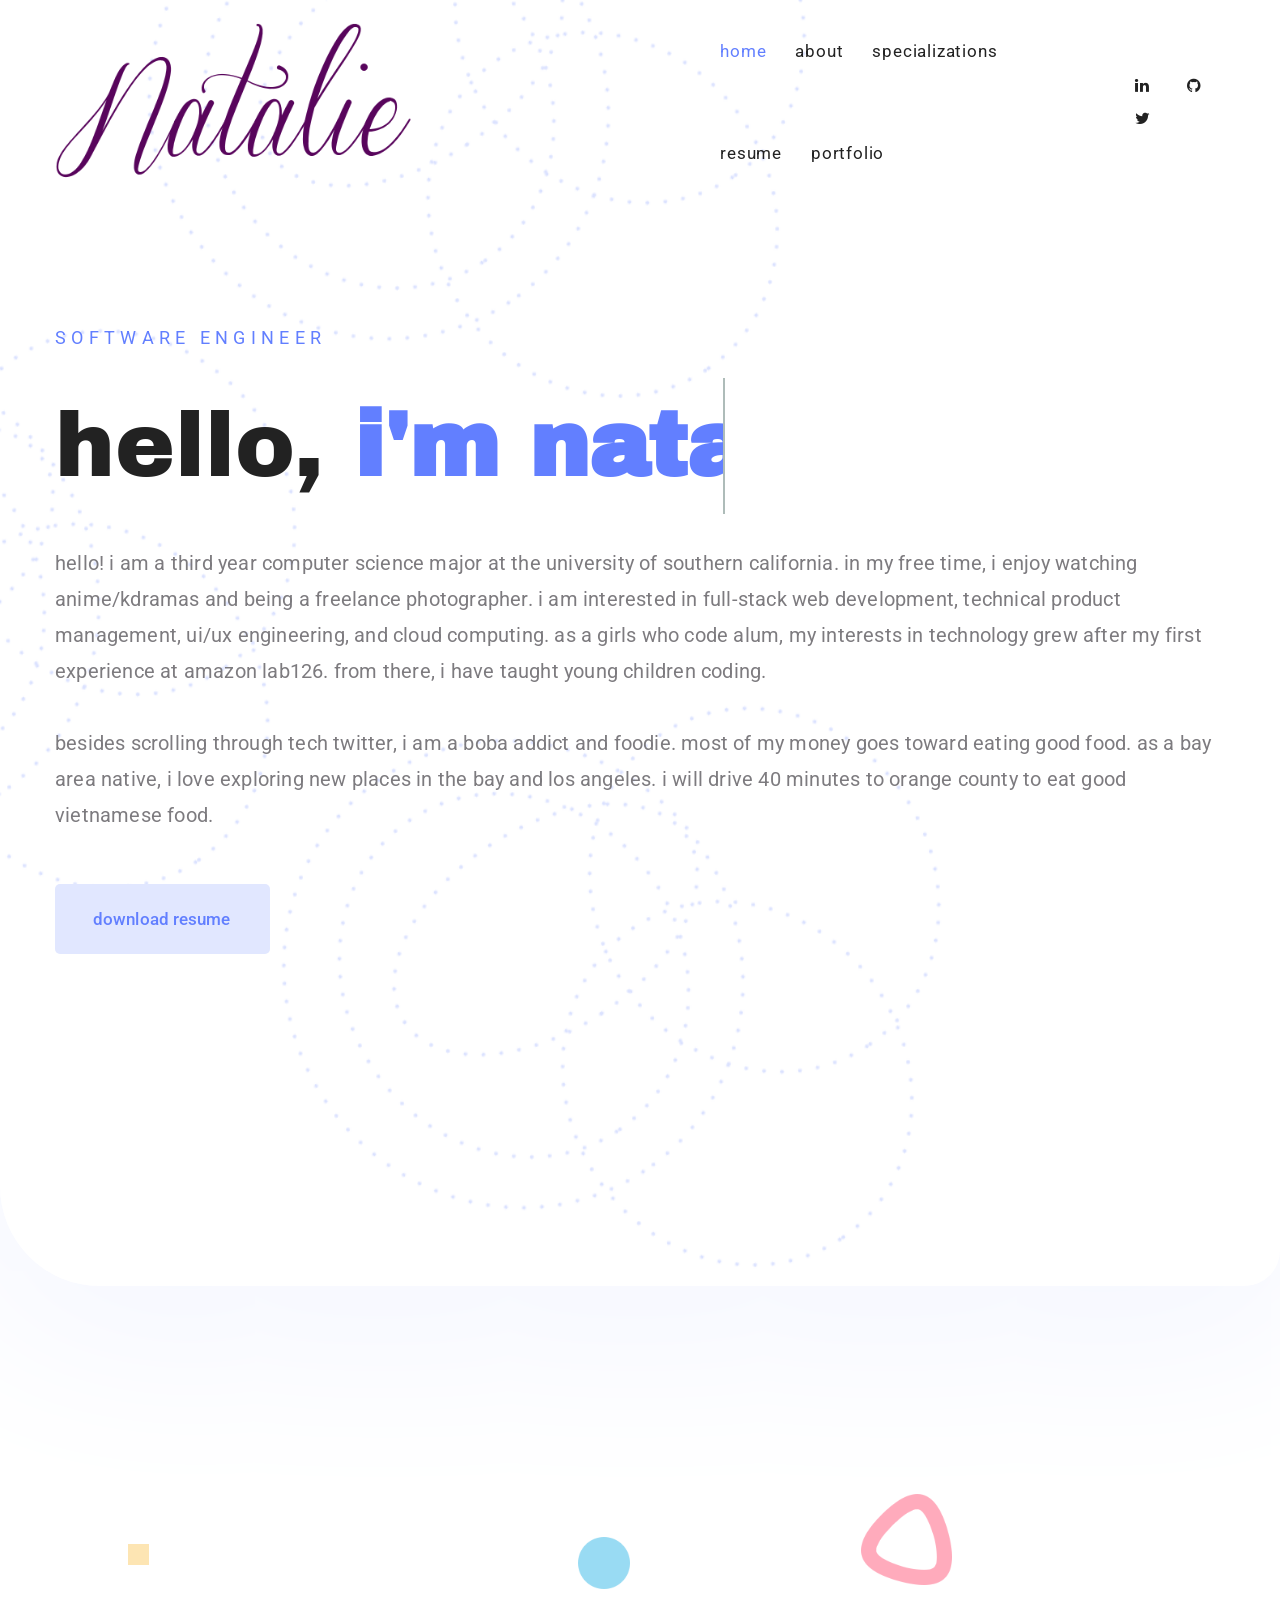
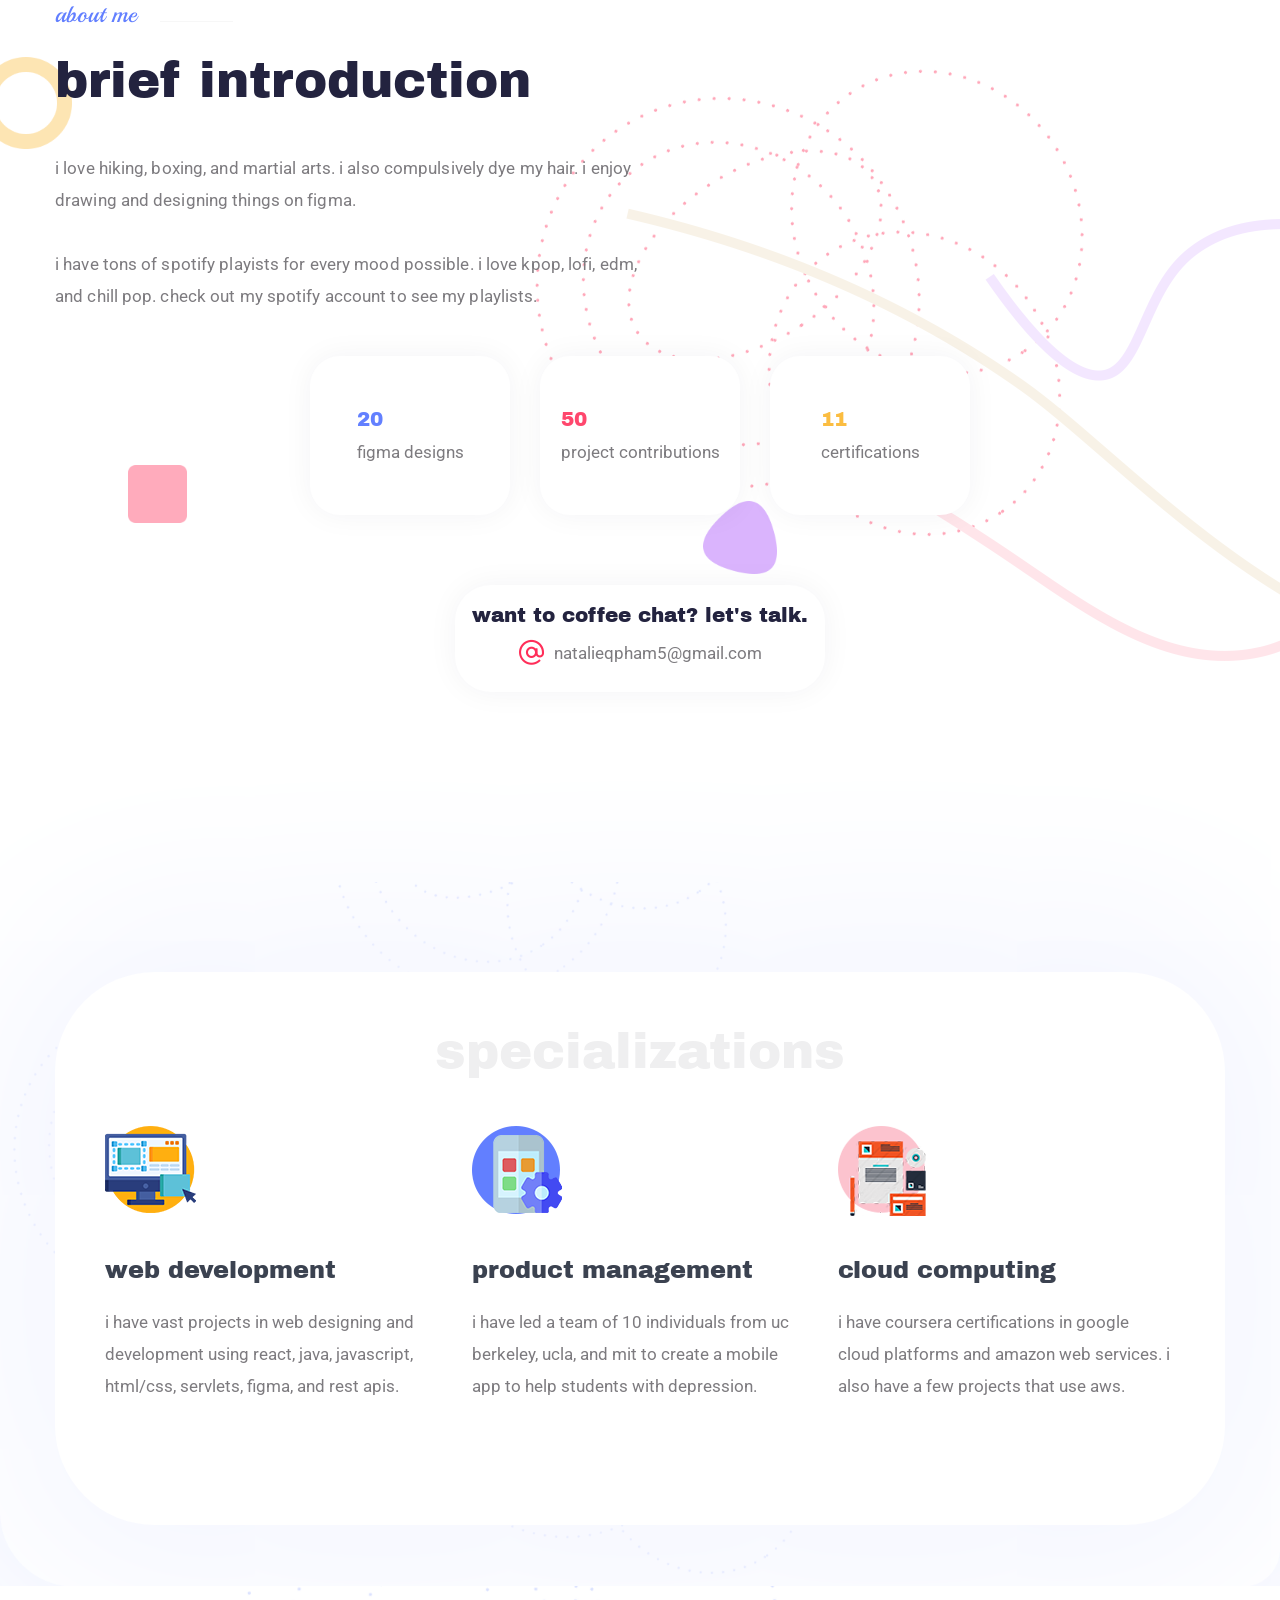
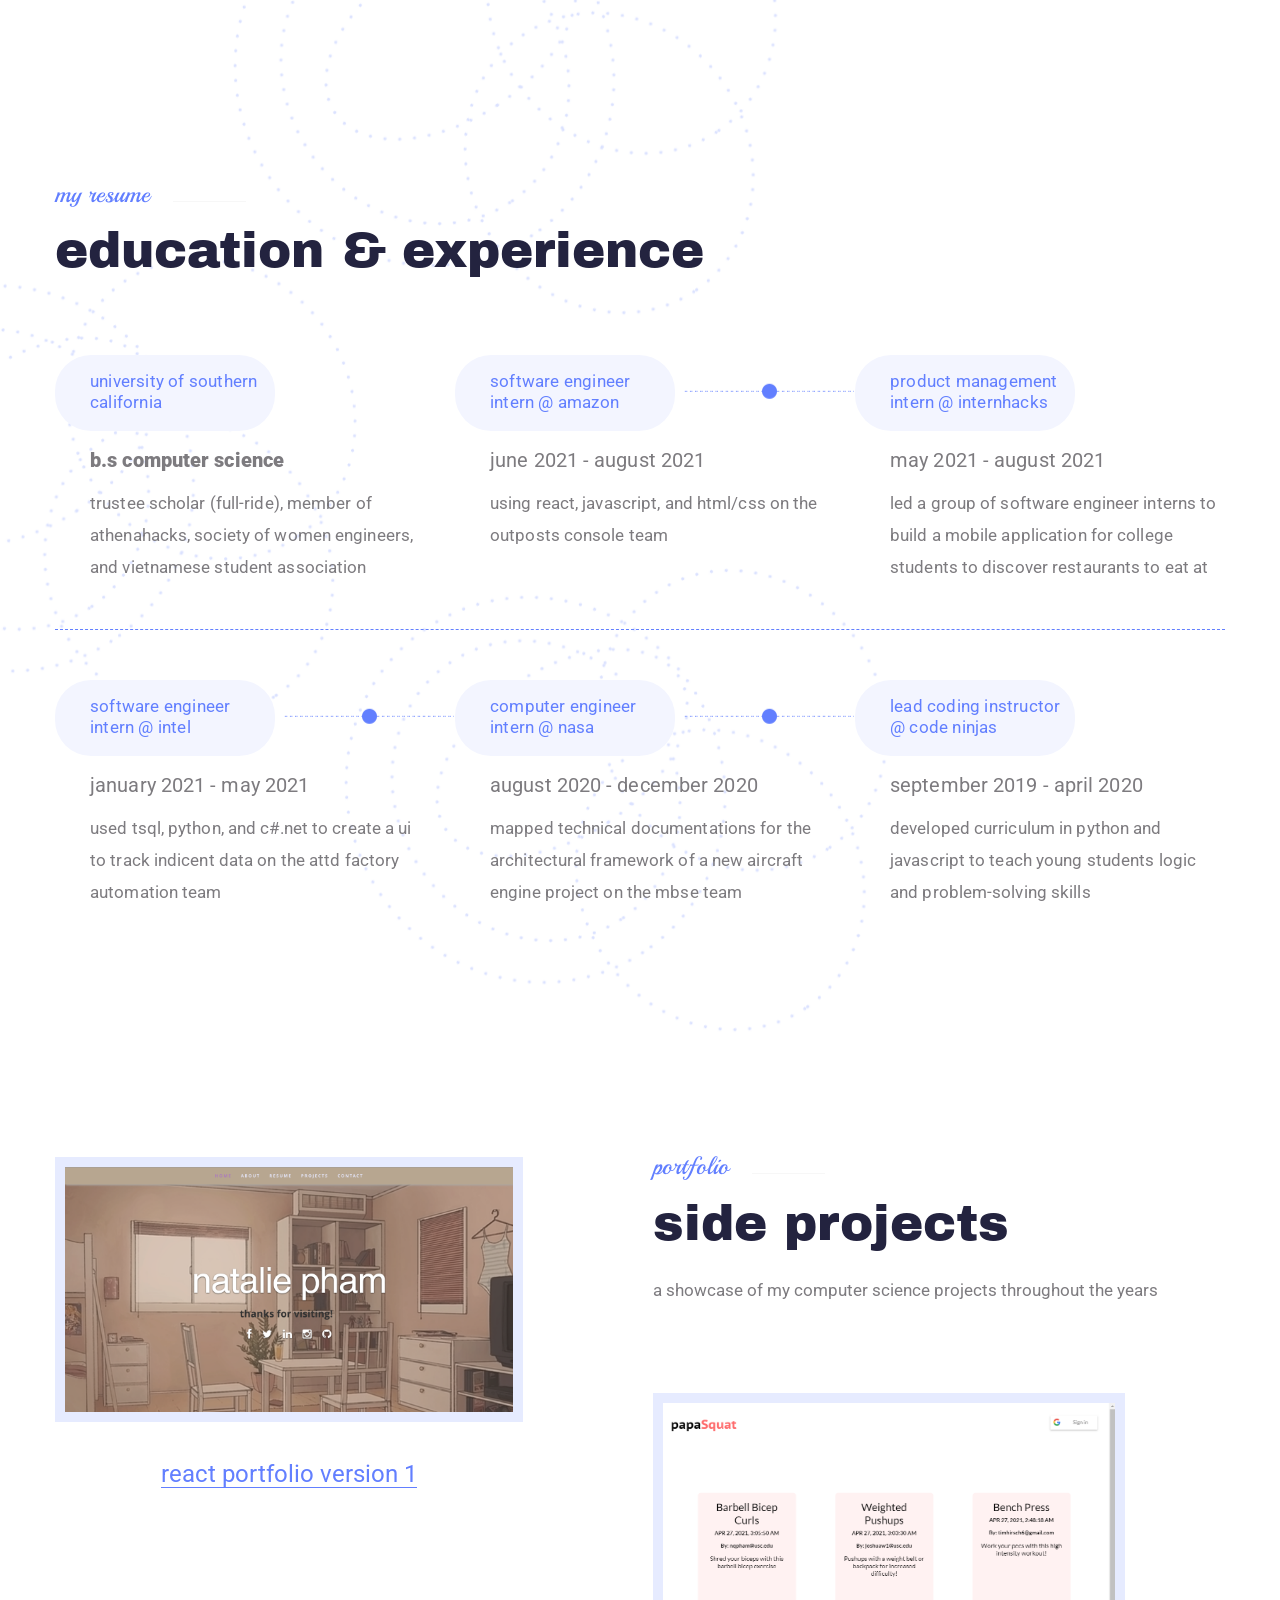
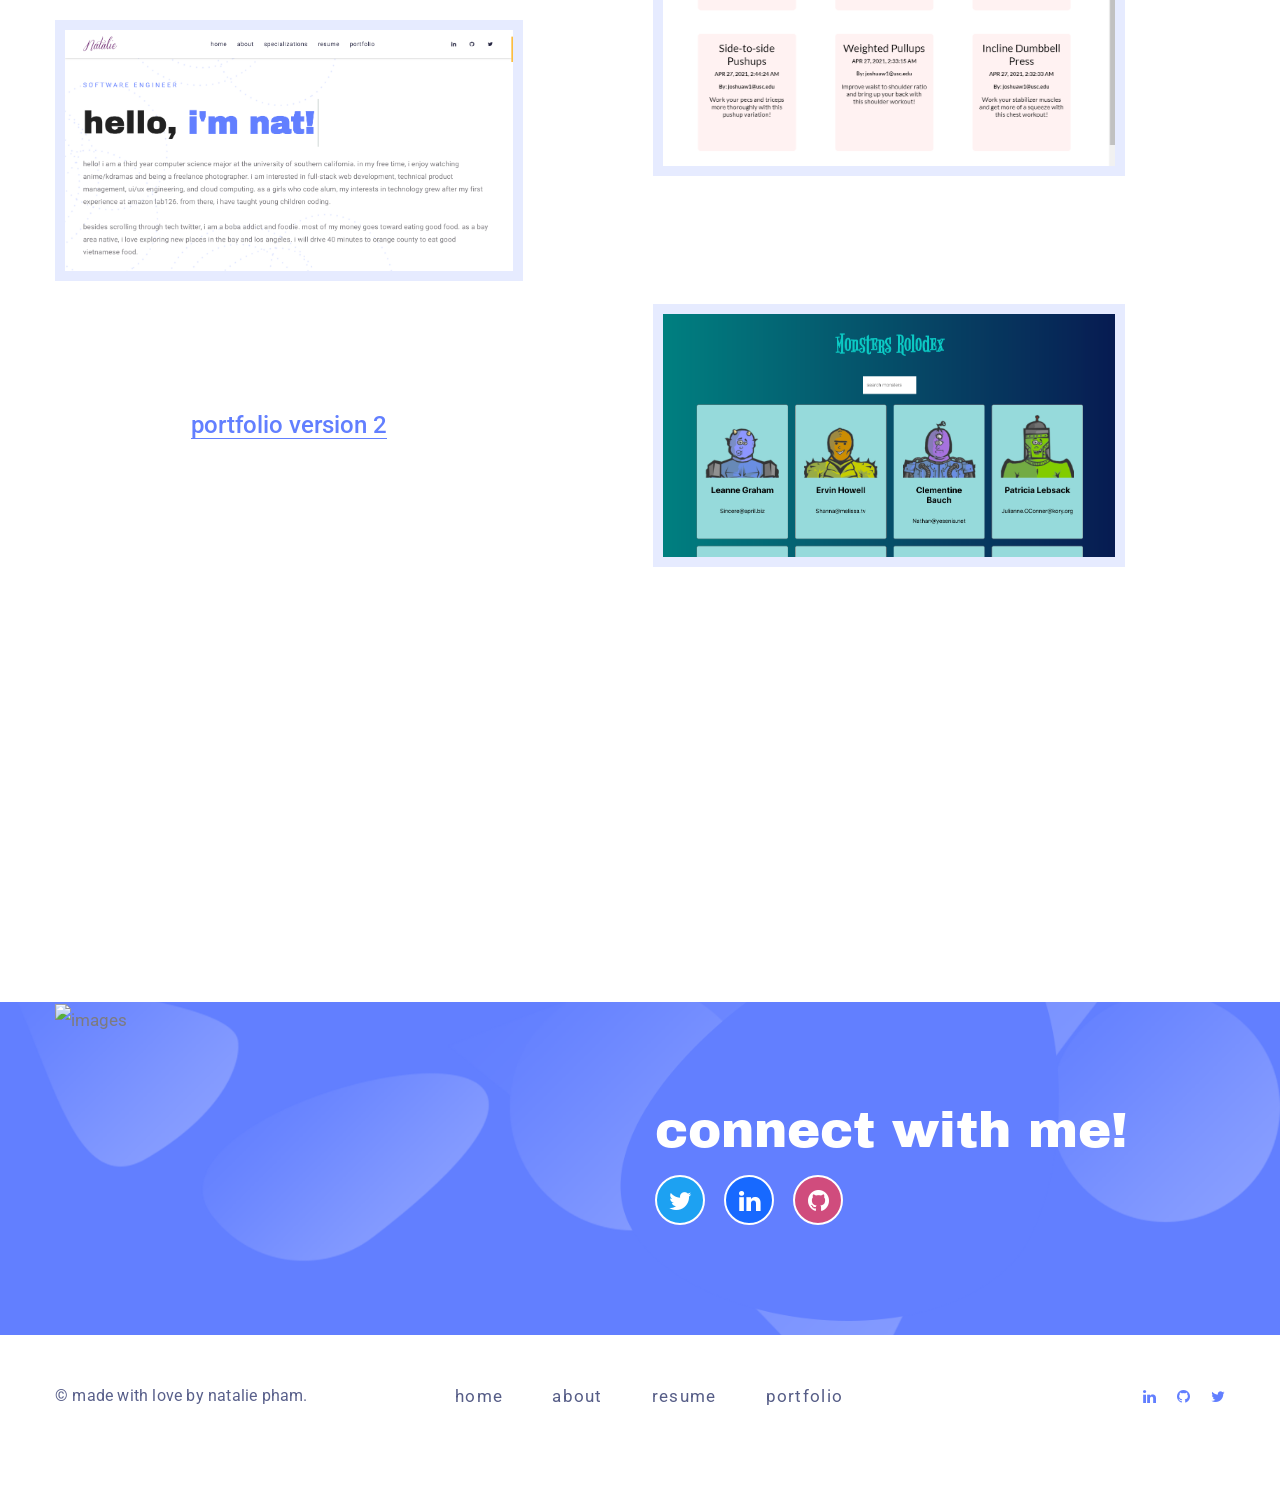
==== commit 698b4cdb: "Update index.html" ====
--- a/index.html
+++ b/index.html
@@ -35,7 +35,7 @@
         <div class="container">
             <div class="flex-header d-flex justify-content-between align-items-center">
                 <div id="logo" class="logo">
-                    <a href="home3.html" title="Logo"><img src="images/logo/natalie.png" alt="images" data-width="160" data-height="64" data-retina="images/logo/natalie.png"></a>
+                    <a href="index.html" title="Logo"><img src="images/logo/natalie.png" alt="images" data-width="160" data-height="64" data-retina="images/logo/natalie.png"></a>
                 </div>
                 <div dir="rtl" class="btn-menu mobile-header__menu-button">
                     <div class="line line-1"></div>
@@ -355,7 +355,7 @@
                                         </div>
                                     </div>
                                     <div class="fl-btn text-center"> 
-                                        <a href="home3.html" class="f-w500">portfolio version 2</a>
+                                        <a href="index.html" class="f-w500">portfolio version 2</a>
                                     </div>
                                 </div>
                                 <div class="flat-spacer" data-desktop="0" data-mobile="100" data-smobile="100"></div>
--- a/stylesheet/icomoon.css
+++ b/stylesheet/icomoon.css
@@ -0,0 +1,39 @@
+@font-face {
+  font-family: 'icomoon';
+  src:  url('../fonts/icomoon.eot?63mj1e');
+  src:  url('../fonts/icomoon.eot?63mj1e#iefix') format('embedded-opentype'),
+    url('../fonts/icomoon.ttf?63mj1e') format('truetype'),
+    url('../fonts/icomoon.woff?63mj1e') format('woff'),
+    url('../fonts/icomoon.svg?63mj1e#icomoon') format('svg');
+  font-weight: normal;
+  font-style: normal;
+  font-display: block;
+}
+
+[class^="icon-"], [class*=" icon-"] {
+  /* use !important to prevent issues with browser extensions that change fonts */
+  font-family: 'icomoon' !important;
+  speak: none;
+  font-style: normal;
+  font-weight: normal;
+  font-variant: normal;
+  text-transform: none;
+  line-height: 1;
+
+  /* Better Font Rendering =========== */
+  -webkit-font-smoothing: antialiased;
+  -moz-osx-font-smoothing: grayscale;
+}
+
+.icon-at:before {
+  content: "\e903";
+}
+.icon-brand:before {
+  content: "\e900";
+}
+.icon-designer:before {
+  content: "\e901";
+}
+.icon-dribble:before {
+  content: "\e902";
+}
--- a/stylesheet/animation-text.css
+++ b/stylesheet/animation-text.css
@@ -0,0 +1,1238 @@
+.cd-title {
+  position: relative;
+  height: 160px;
+  line-height: 230px;
+  text-align: center;
+}
+.cd-title h1 {
+  font-size: 2.4rem;
+  font-weight: 700;
+}
+@media only screen and (min-width: 768px) {
+  .cd-title {
+    line-height: 250px;
+  }
+}
+@media only screen and (min-width: 1170px) {
+  .cd-title {
+    height: 200px;
+    line-height: 300px;
+  }
+  .cd-title h1 {
+    font-size: 3rem;
+  }
+}
+
+.cd-intro {
+  width: 90%;
+  max-width: 768px;
+  text-align: center;
+}
+
+.cd-intro {
+  margin: 4em auto;
+}
+@media only screen and (min-width: 768px) {
+  .cd-intro {
+    margin: 5em auto;
+  }
+}
+@media only screen and (min-width: 1170px) {
+  .cd-intro {
+    margin: 6em auto;
+  }
+}
+
+.cd-headline {
+  font-size: 3rem;
+  line-height: 1.2;
+}
+@media only screen and (min-width: 768px) {
+  .cd-headline {
+    font-size: 4.4rem;
+    font-weight: 300;
+  }
+}
+@media only screen and (min-width: 1170px) {
+  .cd-headline {
+    font-size: 6rem;
+  }
+}
+
+.cd-words-wrapper {
+  display: inline-block;
+  position: relative;
+  text-align: left;
+}
+.cd-words-wrapper b {
+  display: inline-block;
+  position: absolute;
+  white-space: nowrap;
+  left: 0;
+  top: 0;
+}
+.cd-words-wrapper b.is-visible {
+  position: relative;
+}
+.no-js .cd-words-wrapper b {
+  opacity: 0;
+}
+.no-js .cd-words-wrapper b.is-visible {
+  opacity: 1;
+}
+
+/* -------------------------------- 
+
+xrotate-1 
+
+-------------------------------- */
+.cd-headline.rotate-1 .cd-words-wrapper {
+  -webkit-perspective: 300px;
+  -moz-perspective: 300px;
+  perspective: 300px;
+}
+.cd-headline.rotate-1 b {
+  opacity: 0;
+  -webkit-transform-origin: 50% 100%;
+  -moz-transform-origin: 50% 100%;
+  -ms-transform-origin: 50% 100%;
+  -o-transform-origin: 50% 100%;
+  transform-origin: 50% 100%;
+  -webkit-transform: rotateX(180deg);
+  -moz-transform: rotateX(180deg);
+  -ms-transform: rotateX(180deg);
+  -o-transform: rotateX(180deg);
+  transform: rotateX(180deg);
+}
+.cd-headline.rotate-1 b.is-visible {
+  opacity: 1;
+  -webkit-transform: rotateX(0deg);
+  -moz-transform: rotateX(0deg);
+  -ms-transform: rotateX(0deg);
+  -o-transform: rotateX(0deg);
+  transform: rotateX(0deg);
+  -webkit-animation: cd-rotate-1-in 1.2s;
+  -moz-animation: cd-rotate-1-in 1.2s;
+  animation: cd-rotate-1-in 1.2s;
+}
+.cd-headline.rotate-1 b.is-hidden {
+  -webkit-transform: rotateX(180deg);
+  -moz-transform: rotateX(180deg);
+  -ms-transform: rotateX(180deg);
+  -o-transform: rotateX(180deg);
+  transform: rotateX(180deg);
+  -webkit-animation: cd-rotate-1-out 1.2s;
+  -moz-animation: cd-rotate-1-out 1.2s;
+  animation: cd-rotate-1-out 1.2s;
+}
+
+@-webkit-keyframes cd-rotate-1-in {
+  0% {
+    -webkit-transform: rotateX(180deg);
+    opacity: 0;
+  }
+  35% {
+    -webkit-transform: rotateX(120deg);
+    opacity: 0;
+  }
+  65% {
+    opacity: 0;
+  }
+  100% {
+    -webkit-transform: rotateX(360deg);
+    opacity: 1;
+  }
+}
+@-moz-keyframes cd-rotate-1-in {
+  0% {
+    -moz-transform: rotateX(180deg);
+    opacity: 0;
+  }
+  35% {
+    -moz-transform: rotateX(120deg);
+    opacity: 0;
+  }
+  65% {
+    opacity: 0;
+  }
+  100% {
+    -moz-transform: rotateX(360deg);
+    opacity: 1;
+  }
+}
+@keyframes cd-rotate-1-in {
+  0% {
+    -webkit-transform: rotateX(180deg);
+    -moz-transform: rotateX(180deg);
+    -ms-transform: rotateX(180deg);
+    -o-transform: rotateX(180deg);
+    transform: rotateX(180deg);
+    opacity: 0;
+  }
+  35% {
+    -webkit-transform: rotateX(120deg);
+    -moz-transform: rotateX(120deg);
+    -ms-transform: rotateX(120deg);
+    -o-transform: rotateX(120deg);
+    transform: rotateX(120deg);
+    opacity: 0;
+  }
+  65% {
+    opacity: 0;
+  }
+  100% {
+    -webkit-transform: rotateX(360deg);
+    -moz-transform: rotateX(360deg);
+    -ms-transform: rotateX(360deg);
+    -o-transform: rotateX(360deg);
+    transform: rotateX(360deg);
+    opacity: 1;
+  }
+}
+@-webkit-keyframes cd-rotate-1-out {
+  0% {
+    -webkit-transform: rotateX(0deg);
+    opacity: 1;
+  }
+  35% {
+    -webkit-transform: rotateX(-40deg);
+    opacity: 1;
+  }
+  65% {
+    opacity: 0;
+  }
+  100% {
+    -webkit-transform: rotateX(180deg);
+    opacity: 0;
+  }
+}
+@-moz-keyframes cd-rotate-1-out {
+  0% {
+    -moz-transform: rotateX(0deg);
+    opacity: 1;
+  }
+  35% {
+    -moz-transform: rotateX(-40deg);
+    opacity: 1;
+  }
+  65% {
+    opacity: 0;
+  }
+  100% {
+    -moz-transform: rotateX(180deg);
+    opacity: 0;
+  }
+}
+@keyframes cd-rotate-1-out {
+  0% {
+    -webkit-transform: rotateX(0deg);
+    -moz-transform: rotateX(0deg);
+    -ms-transform: rotateX(0deg);
+    -o-transform: rotateX(0deg);
+    transform: rotateX(0deg);
+    opacity: 1;
+  }
+  35% {
+    -webkit-transform: rotateX(-40deg);
+    -moz-transform: rotateX(-40deg);
+    -ms-transform: rotateX(-40deg);
+    -o-transform: rotateX(-40deg);
+    transform: rotateX(-40deg);
+    opacity: 1;
+  }
+  65% {
+    opacity: 0;
+  }
+  100% {
+    -webkit-transform: rotateX(180deg);
+    -moz-transform: rotateX(180deg);
+    -ms-transform: rotateX(180deg);
+    -o-transform: rotateX(180deg);
+    transform: rotateX(180deg);
+    opacity: 0;
+  }
+}
+/* -------------------------------- 
+
+xtype 
+
+-------------------------------- */
+.cd-headline.type .cd-words-wrapper {
+  vertical-align: top;
+  overflow: hidden;
+}
+.cd-headline.type .cd-words-wrapper::after {
+  /* vertical bar */
+  content: '';
+  position: absolute;
+  right: 0;
+  top: 50%;
+  bottom: auto;
+  -webkit-transform: translateY(-50%);
+  -moz-transform: translateY(-50%);
+  -ms-transform: translateY(-50%);
+  -o-transform: translateY(-50%);
+  transform: translateY(-50%);
+  height: 90%;
+  width: 1px;
+  background-color: #aebcb9;
+}
+.cd-headline.type .cd-words-wrapper.waiting::after {
+  -webkit-animation: cd-pulse 1s infinite;
+  -moz-animation: cd-pulse 1s infinite;
+  animation: cd-pulse 1s infinite;
+}
+.cd-headline.type .cd-words-wrapper.selected {
+  background-color: #aebcb9;
+}
+.cd-headline.type .cd-words-wrapper.selected::after {
+  visibility: hidden;
+}
+.cd-headline.type .cd-words-wrapper.selected b {
+  color: #0d0d0d;
+}
+.cd-headline.type b {
+  visibility: hidden;
+}
+.cd-headline.type b.is-visible {
+  visibility: visible;
+}
+.cd-headline.type i {
+  position: absolute;
+  visibility: hidden;
+}
+.cd-headline.type i.in {
+  position: relative;
+  visibility: visible;
+}
+
+@-webkit-keyframes cd-pulse {
+  0% {
+    -webkit-transform: translateY(-50%) scale(1);
+    opacity: 1;
+  }
+  40% {
+    -webkit-transform: translateY(-50%) scale(0.9);
+    opacity: 0;
+  }
+  100% {
+    -webkit-transform: translateY(-50%) scale(0);
+    opacity: 0;
+  }
+}
+@-moz-keyframes cd-pulse {
+  0% {
+    -moz-transform: translateY(-50%) scale(1);
+    opacity: 1;
+  }
+  40% {
+    -moz-transform: translateY(-50%) scale(0.9);
+    opacity: 0;
+  }
+  100% {
+    -moz-transform: translateY(-50%) scale(0);
+    opacity: 0;
+  }
+}
+@keyframes cd-pulse {
+  0% {
+    -webkit-transform: translateY(-50%) scale(1);
+    -moz-transform: translateY(-50%) scale(1);
+    -ms-transform: translateY(-50%) scale(1);
+    -o-transform: translateY(-50%) scale(1);
+    transform: translateY(-50%) scale(1);
+    opacity: 1;
+  }
+  40% {
+    -webkit-transform: translateY(-50%) scale(0.9);
+    -moz-transform: translateY(-50%) scale(0.9);
+    -ms-transform: translateY(-50%) scale(0.9);
+    -o-transform: translateY(-50%) scale(0.9);
+    transform: translateY(-50%) scale(0.9);
+    opacity: 0;
+  }
+  100% {
+    -webkit-transform: translateY(-50%) scale(0);
+    -moz-transform: translateY(-50%) scale(0);
+    -ms-transform: translateY(-50%) scale(0);
+    -o-transform: translateY(-50%) scale(0);
+    transform: translateY(-50%) scale(0);
+    opacity: 0;
+  }
+}
+/* -------------------------------- 
+
+xrotate-2 
+
+-------------------------------- */
+.cd-headline.rotate-2 .cd-words-wrapper {
+  -webkit-perspective: 300px;
+  -moz-perspective: 300px;
+  perspective: 300px;
+}
+.cd-headline.rotate-2 i, .cd-headline.rotate-2 em {
+  display: inline-block;
+  -webkit-backface-visibility: hidden;
+  backface-visibility: hidden;
+}
+.cd-headline.rotate-2 b {
+  opacity: 0;
+}
+.cd-headline.rotate-2 i {
+  -webkit-transform-style: preserve-3d;
+  -moz-transform-style: preserve-3d;
+  -ms-transform-style: preserve-3d;
+  -o-transform-style: preserve-3d;
+  transform-style: preserve-3d;
+  -webkit-transform: translateZ(-20px) rotateX(90deg);
+  -moz-transform: translateZ(-20px) rotateX(90deg);
+  -ms-transform: translateZ(-20px) rotateX(90deg);
+  -o-transform: translateZ(-20px) rotateX(90deg);
+  transform: translateZ(-20px) rotateX(90deg);
+  opacity: 0;
+}
+.is-visible .cd-headline.rotate-2 i {
+  opacity: 1;
+}
+.cd-headline.rotate-2 i.in {
+  -webkit-animation: cd-rotate-2-in 0.4s forwards;
+  -moz-animation: cd-rotate-2-in 0.4s forwards;
+  animation: cd-rotate-2-in 0.4s forwards;
+}
+.cd-headline.rotate-2 i.out {
+  -webkit-animation: cd-rotate-2-out 0.4s forwards;
+  -moz-animation: cd-rotate-2-out 0.4s forwards;
+  animation: cd-rotate-2-out 0.4s forwards;
+}
+.cd-headline.rotate-2 em {
+  -webkit-transform: translateZ(20px);
+  -moz-transform: translateZ(20px);
+  -ms-transform: translateZ(20px);
+  -o-transform: translateZ(20px);
+  transform: translateZ(20px);
+}
+
+.no-csstransitions .cd-headline.rotate-2 i {
+  -webkit-transform: rotateX(0deg);
+  -moz-transform: rotateX(0deg);
+  -ms-transform: rotateX(0deg);
+  -o-transform: rotateX(0deg);
+  transform: rotateX(0deg);
+  opacity: 0;
+}
+.no-csstransitions .cd-headline.rotate-2 i em {
+  -webkit-transform: scale(1);
+  -moz-transform: scale(1);
+  -ms-transform: scale(1);
+  -o-transform: scale(1);
+  transform: scale(1);
+}
+
+.no-csstransitions .cd-headline.rotate-2 .is-visible i {
+  opacity: 1;
+}
+
+@-webkit-keyframes cd-rotate-2-in {
+  0% {
+    opacity: 0;
+    -webkit-transform: translateZ(-20px) rotateX(90deg);
+  }
+  60% {
+    opacity: 1;
+    -webkit-transform: translateZ(-20px) rotateX(-10deg);
+  }
+  100% {
+    opacity: 1;
+    -webkit-transform: translateZ(-20px) rotateX(0deg);
+  }
+}
+@-moz-keyframes cd-rotate-2-in {
+  0% {
+    opacity: 0;
+    -moz-transform: translateZ(-20px) rotateX(90deg);
+  }
+  60% {
+    opacity: 1;
+    -moz-transform: translateZ(-20px) rotateX(-10deg);
+  }
+  100% {
+    opacity: 1;
+    -moz-transform: translateZ(-20px) rotateX(0deg);
+  }
+}
+@keyframes cd-rotate-2-in {
+  0% {
+    opacity: 0;
+    -webkit-transform: translateZ(-20px) rotateX(90deg);
+    -moz-transform: translateZ(-20px) rotateX(90deg);
+    -ms-transform: translateZ(-20px) rotateX(90deg);
+    -o-transform: translateZ(-20px) rotateX(90deg);
+    transform: translateZ(-20px) rotateX(90deg);
+  }
+  60% {
+    opacity: 1;
+    -webkit-transform: translateZ(-20px) rotateX(-10deg);
+    -moz-transform: translateZ(-20px) rotateX(-10deg);
+    -ms-transform: translateZ(-20px) rotateX(-10deg);
+    -o-transform: translateZ(-20px) rotateX(-10deg);
+    transform: translateZ(-20px) rotateX(-10deg);
+  }
+  100% {
+    opacity: 1;
+    -webkit-transform: translateZ(-20px) rotateX(0deg);
+    -moz-transform: translateZ(-20px) rotateX(0deg);
+    -ms-transform: translateZ(-20px) rotateX(0deg);
+    -o-transform: translateZ(-20px) rotateX(0deg);
+    transform: translateZ(-20px) rotateX(0deg);
+  }
+}
+@-webkit-keyframes cd-rotate-2-out {
+  0% {
+    opacity: 1;
+    -webkit-transform: translateZ(-20px) rotateX(0);
+  }
+  60% {
+    opacity: 0;
+    -webkit-transform: translateZ(-20px) rotateX(-100deg);
+  }
+  100% {
+    opacity: 0;
+    -webkit-transform: translateZ(-20px) rotateX(-90deg);
+  }
+}
+@-moz-keyframes cd-rotate-2-out {
+  0% {
+    opacity: 1;
+    -moz-transform: translateZ(-20px) rotateX(0);
+  }
+  60% {
+    opacity: 0;
+    -moz-transform: translateZ(-20px) rotateX(-100deg);
+  }
+  100% {
+    opacity: 0;
+    -moz-transform: translateZ(-20px) rotateX(-90deg);
+  }
+}
+@keyframes cd-rotate-2-out {
+  0% {
+    opacity: 1;
+    -webkit-transform: translateZ(-20px) rotateX(0);
+    -moz-transform: translateZ(-20px) rotateX(0);
+    -ms-transform: translateZ(-20px) rotateX(0);
+    -o-transform: translateZ(-20px) rotateX(0);
+    transform: translateZ(-20px) rotateX(0);
+  }
+  60% {
+    opacity: 0;
+    -webkit-transform: translateZ(-20px) rotateX(-100deg);
+    -moz-transform: translateZ(-20px) rotateX(-100deg);
+    -ms-transform: translateZ(-20px) rotateX(-100deg);
+    -o-transform: translateZ(-20px) rotateX(-100deg);
+    transform: translateZ(-20px) rotateX(-100deg);
+  }
+  100% {
+    opacity: 0;
+    -webkit-transform: translateZ(-20px) rotateX(-90deg);
+    -moz-transform: translateZ(-20px) rotateX(-90deg);
+    -ms-transform: translateZ(-20px) rotateX(-90deg);
+    -o-transform: translateZ(-20px) rotateX(-90deg);
+    transform: translateZ(-20px) rotateX(-90deg);
+  }
+}
+/* -------------------------------- 
+
+xloading-bar 
+
+-------------------------------- */
+.cd-headline.loading-bar span {
+  display: inline-block;
+  padding: .2em 0;
+}
+.cd-headline.loading-bar .cd-words-wrapper {
+  overflow: hidden;
+  vertical-align: top;
+}
+.cd-headline.loading-bar .cd-words-wrapper::after {
+  /* loading bar */
+  content: '';
+  position: absolute;
+  left: 0;
+  bottom: 0;
+  height: 3px;
+  width: 0;
+  background: #0096a7;
+  z-index: 2;
+  -webkit-transition: width 0.3s -0.1s;
+  -moz-transition: width 0.3s -0.1s;
+  transition: width 0.3s -0.1s;
+}
+.cd-headline.loading-bar .cd-words-wrapper.is-loading::after {
+  width: 100%;
+  -webkit-transition: width 3s;
+  -moz-transition: width 3s;
+  transition: width 3s;
+}
+.cd-headline.loading-bar b {
+  top: .2em;
+  opacity: 0;
+  -webkit-transition: opacity 0.3s;
+  -moz-transition: opacity 0.3s;
+  transition: opacity 0.3s;
+}
+.cd-headline.loading-bar b.is-visible {
+  opacity: 1;
+  top: 0;
+}
+
+/* -------------------------------- 
+
+xslide 
+
+-------------------------------- */
+.cd-headline.slide span {
+  display: inline-block;
+  padding: .2em 0;
+}
+.cd-headline.slide .cd-words-wrapper {
+  overflow: hidden;
+  vertical-align: top;
+}
+.cd-headline.slide b {
+  opacity: 0;
+  top: .2em;
+}
+.cd-headline.slide b.is-visible {
+  top: 0;
+  opacity: 1;
+  -webkit-animation: slide-in 0.6s;
+  -moz-animation: slide-in 0.6s;
+  animation: slide-in 0.6s;
+}
+.cd-headline.slide b.is-hidden {
+  -webkit-animation: slide-out 0.6s;
+  -moz-animation: slide-out 0.6s;
+  animation: slide-out 0.6s;
+}
+
+@-webkit-keyframes slide-in {
+  0% {
+    opacity: 0;
+    -webkit-transform: translateY(-100%);
+  }
+  60% {
+    opacity: 1;
+    -webkit-transform: translateY(20%);
+  }
+  100% {
+    opacity: 1;
+    -webkit-transform: translateY(0);
+  }
+}
+@-moz-keyframes slide-in {
+  0% {
+    opacity: 0;
+    -moz-transform: translateY(-100%);
+  }
+  60% {
+    opacity: 1;
+    -moz-transform: translateY(20%);
+  }
+  100% {
+    opacity: 1;
+    -moz-transform: translateY(0);
+  }
+}
+@keyframes slide-in {
+  0% {
+    opacity: 0;
+    -webkit-transform: translateY(-100%);
+    -moz-transform: translateY(-100%);
+    -ms-transform: translateY(-100%);
+    -o-transform: translateY(-100%);
+    transform: translateY(-100%);
+  }
+  60% {
+    opacity: 1;
+    -webkit-transform: translateY(20%);
+    -moz-transform: translateY(20%);
+    -ms-transform: translateY(20%);
+    -o-transform: translateY(20%);
+    transform: translateY(20%);
+  }
+  100% {
+    opacity: 1;
+    -webkit-transform: translateY(0);
+    -moz-transform: translateY(0);
+    -ms-transform: translateY(0);
+    -o-transform: translateY(0);
+    transform: translateY(0);
+  }
+}
+@-webkit-keyframes slide-out {
+  0% {
+    opacity: 1;
+    -webkit-transform: translateY(0);
+  }
+  60% {
+    opacity: 0;
+    -webkit-transform: translateY(120%);
+  }
+  100% {
+    opacity: 0;
+    -webkit-transform: translateY(100%);
+  }
+}
+@-moz-keyframes slide-out {
+  0% {
+    opacity: 1;
+    -moz-transform: translateY(0);
+  }
+  60% {
+    opacity: 0;
+    -moz-transform: translateY(120%);
+  }
+  100% {
+    opacity: 0;
+    -moz-transform: translateY(100%);
+  }
+}
+@keyframes slide-out {
+  0% {
+    opacity: 1;
+    -webkit-transform: translateY(0);
+    -moz-transform: translateY(0);
+    -ms-transform: translateY(0);
+    -o-transform: translateY(0);
+    transform: translateY(0);
+  }
+  60% {
+    opacity: 0;
+    -webkit-transform: translateY(120%);
+    -moz-transform: translateY(120%);
+    -ms-transform: translateY(120%);
+    -o-transform: translateY(120%);
+    transform: translateY(120%);
+  }
+  100% {
+    opacity: 0;
+    -webkit-transform: translateY(100%);
+    -moz-transform: translateY(100%);
+    -ms-transform: translateY(100%);
+    -o-transform: translateY(100%);
+    transform: translateY(100%);
+  }
+}
+/* -------------------------------- 
+
+xclip 
+
+-------------------------------- */
+.cd-headline.clip span {
+  display: inline-block;
+  padding: .2em 0;
+}
+.cd-headline.clip .cd-words-wrapper {
+  overflow: hidden;
+  vertical-align: top;
+}
+.cd-headline.clip .cd-words-wrapper::after {
+  /* line */
+  content: '';
+  position: absolute;
+  top: 0;
+  right: 0;
+  width: 2px;
+  height: 100%;
+  background-color: #aebcb9;
+}
+.cd-headline.clip b {
+  opacity: 0;
+}
+.cd-headline.clip b.is-visible {
+  opacity: 1;
+}
+
+/* -------------------------------- 
+
+xzoom 
+
+-------------------------------- */
+.cd-headline.zoom .cd-words-wrapper {
+  -webkit-perspective: 300px;
+  -moz-perspective: 300px;
+  perspective: 300px;
+}
+.cd-headline.zoom b {
+  opacity: 0;
+}
+.cd-headline.zoom b.is-visible {
+  opacity: 1;
+  -webkit-animation: zoom-in 0.8s;
+  -moz-animation: zoom-in 0.8s;
+  animation: zoom-in 0.8s;
+}
+.cd-headline.zoom b.is-hidden {
+  -webkit-animation: zoom-out 0.8s;
+  -moz-animation: zoom-out 0.8s;
+  animation: zoom-out 0.8s;
+}
+
+@-webkit-keyframes zoom-in {
+  0% {
+    opacity: 0;
+    -webkit-transform: translateZ(100px);
+  }
+  100% {
+    opacity: 1;
+    -webkit-transform: translateZ(0);
+  }
+}
+@-moz-keyframes zoom-in {
+  0% {
+    opacity: 0;
+    -moz-transform: translateZ(100px);
+  }
+  100% {
+    opacity: 1;
+    -moz-transform: translateZ(0);
+  }
+}
+@keyframes zoom-in {
+  0% {
+    opacity: 0;
+    -webkit-transform: translateZ(100px);
+    -moz-transform: translateZ(100px);
+    -ms-transform: translateZ(100px);
+    -o-transform: translateZ(100px);
+    transform: translateZ(100px);
+  }
+  100% {
+    opacity: 1;
+    -webkit-transform: translateZ(0);
+    -moz-transform: translateZ(0);
+    -ms-transform: translateZ(0);
+    -o-transform: translateZ(0);
+    transform: translateZ(0);
+  }
+}
+@-webkit-keyframes zoom-out {
+  0% {
+    opacity: 1;
+    -webkit-transform: translateZ(0);
+  }
+  100% {
+    opacity: 0;
+    -webkit-transform: translateZ(-100px);
+  }
+}
+@-moz-keyframes zoom-out {
+  0% {
+    opacity: 1;
+    -moz-transform: translateZ(0);
+  }
+  100% {
+    opacity: 0;
+    -moz-transform: translateZ(-100px);
+  }
+}
+@keyframes zoom-out {
+  0% {
+    opacity: 1;
+    -webkit-transform: translateZ(0);
+    -moz-transform: translateZ(0);
+    -ms-transform: translateZ(0);
+    -o-transform: translateZ(0);
+    transform: translateZ(0);
+  }
+  100% {
+    opacity: 0;
+    -webkit-transform: translateZ(-100px);
+    -moz-transform: translateZ(-100px);
+    -ms-transform: translateZ(-100px);
+    -o-transform: translateZ(-100px);
+    transform: translateZ(-100px);
+  }
+}
+/* -------------------------------- 
+
+xrotate-3 
+
+-------------------------------- */
+.cd-headline.rotate-3 .cd-words-wrapper {
+  -webkit-perspective: 300px;
+  -moz-perspective: 300px;
+  perspective: 300px;
+}
+.cd-headline.rotate-3 b {
+  opacity: 0;
+}
+.cd-headline.rotate-3 i {
+  display: inline-block;
+  -webkit-transform: rotateY(180deg);
+  -moz-transform: rotateY(180deg);
+  -ms-transform: rotateY(180deg);
+  -o-transform: rotateY(180deg);
+  transform: rotateY(180deg);
+  -webkit-backface-visibility: hidden;
+  backface-visibility: hidden;
+}
+.is-visible .cd-headline.rotate-3 i {
+  -webkit-transform: rotateY(0deg);
+  -moz-transform: rotateY(0deg);
+  -ms-transform: rotateY(0deg);
+  -o-transform: rotateY(0deg);
+  transform: rotateY(0deg);
+}
+.cd-headline.rotate-3 i.in {
+  -webkit-animation: cd-rotate-3-in 0.6s forwards;
+  -moz-animation: cd-rotate-3-in 0.6s forwards;
+  animation: cd-rotate-3-in 0.6s forwards;
+}
+.cd-headline.rotate-3 i.out {
+  -webkit-animation: cd-rotate-3-out 0.6s forwards;
+  -moz-animation: cd-rotate-3-out 0.6s forwards;
+  animation: cd-rotate-3-out 0.6s forwards;
+}
+
+.no-csstransitions .cd-headline.rotate-3 i {
+  -webkit-transform: rotateY(0deg);
+  -moz-transform: rotateY(0deg);
+  -ms-transform: rotateY(0deg);
+  -o-transform: rotateY(0deg);
+  transform: rotateY(0deg);
+  opacity: 0;
+}
+
+.no-csstransitions .cd-headline.rotate-3 .is-visible i {
+  opacity: 1;
+}
+
+@-webkit-keyframes cd-rotate-3-in {
+  0% {
+    -webkit-transform: rotateY(180deg);
+  }
+  100% {
+    -webkit-transform: rotateY(0deg);
+  }
+}
+@-moz-keyframes cd-rotate-3-in {
+  0% {
+    -moz-transform: rotateY(180deg);
+  }
+  100% {
+    -moz-transform: rotateY(0deg);
+  }
+}
+@keyframes cd-rotate-3-in {
+  0% {
+    -webkit-transform: rotateY(180deg);
+    -moz-transform: rotateY(180deg);
+    -ms-transform: rotateY(180deg);
+    -o-transform: rotateY(180deg);
+    transform: rotateY(180deg);
+  }
+  100% {
+    -webkit-transform: rotateY(0deg);
+    -moz-transform: rotateY(0deg);
+    -ms-transform: rotateY(0deg);
+    -o-transform: rotateY(0deg);
+    transform: rotateY(0deg);
+  }
+}
+@-webkit-keyframes cd-rotate-3-out {
+  0% {
+    -webkit-transform: rotateY(0);
+  }
+  100% {
+    -webkit-transform: rotateY(-180deg);
+  }
+}
+@-moz-keyframes cd-rotate-3-out {
+  0% {
+    -moz-transform: rotateY(0);
+  }
+  100% {
+    -moz-transform: rotateY(-180deg);
+  }
+}
+@keyframes cd-rotate-3-out {
+  0% {
+    -webkit-transform: rotateY(0);
+    -moz-transform: rotateY(0);
+    -ms-transform: rotateY(0);
+    -o-transform: rotateY(0);
+    transform: rotateY(0);
+  }
+  100% {
+    -webkit-transform: rotateY(-180deg);
+    -moz-transform: rotateY(-180deg);
+    -ms-transform: rotateY(-180deg);
+    -o-transform: rotateY(-180deg);
+    transform: rotateY(-180deg);
+  }
+}
+/* -------------------------------- 
+
+xscale 
+
+-------------------------------- */
+.cd-headline.scale b {
+  opacity: 0;
+}
+.cd-headline.scale i {
+  display: inline-block;
+  opacity: 0;
+  -webkit-transform: scale(0);
+  -moz-transform: scale(0);
+  -ms-transform: scale(0);
+  -o-transform: scale(0);
+  transform: scale(0);
+}
+.is-visible .cd-headline.scale i {
+  opacity: 1;
+}
+.cd-headline.scale i.in {
+  -webkit-animation: scale-up 0.6s forwards;
+  -moz-animation: scale-up 0.6s forwards;
+  animation: scale-up 0.6s forwards;
+}
+.cd-headline.scale i.out {
+  -webkit-animation: scale-down 0.6s forwards;
+  -moz-animation: scale-down 0.6s forwards;
+  animation: scale-down 0.6s forwards;
+}
+
+.no-csstransitions .cd-headline.scale i {
+  -webkit-transform: scale(1);
+  -moz-transform: scale(1);
+  -ms-transform: scale(1);
+  -o-transform: scale(1);
+  transform: scale(1);
+  opacity: 0;
+}
+
+.no-csstransitions .cd-headline.scale .is-visible i {
+  opacity: 1;
+}
+
+@-webkit-keyframes scale-up {
+  0% {
+    -webkit-transform: scale(0);
+    opacity: 0;
+  }
+  60% {
+    -webkit-transform: scale(1.2);
+    opacity: 1;
+  }
+  100% {
+    -webkit-transform: scale(1);
+    opacity: 1;
+  }
+}
+@-moz-keyframes scale-up {
+  0% {
+    -moz-transform: scale(0);
+    opacity: 0;
+  }
+  60% {
+    -moz-transform: scale(1.2);
+    opacity: 1;
+  }
+  100% {
+    -moz-transform: scale(1);
+    opacity: 1;
+  }
+}
+@keyframes scale-up {
+  0% {
+    -webkit-transform: scale(0);
+    -moz-transform: scale(0);
+    -ms-transform: scale(0);
+    -o-transform: scale(0);
+    transform: scale(0);
+    opacity: 0;
+  }
+  60% {
+    -webkit-transform: scale(1.2);
+    -moz-transform: scale(1.2);
+    -ms-transform: scale(1.2);
+    -o-transform: scale(1.2);
+    transform: scale(1.2);
+    opacity: 1;
+  }
+  100% {
+    -webkit-transform: scale(1);
+    -moz-transform: scale(1);
+    -ms-transform: scale(1);
+    -o-transform: scale(1);
+    transform: scale(1);
+    opacity: 1;
+  }
+}
+@-webkit-keyframes scale-down {
+  0% {
+    -webkit-transform: scale(1);
+    opacity: 1;
+  }
+  60% {
+    -webkit-transform: scale(0);
+    opacity: 0;
+  }
+}
+@-moz-keyframes scale-down {
+  0% {
+    -moz-transform: scale(1);
+    opacity: 1;
+  }
+  60% {
+    -moz-transform: scale(0);
+    opacity: 0;
+  }
+}
+@keyframes scale-down {
+  0% {
+    -webkit-transform: scale(1);
+    -moz-transform: scale(1);
+    -ms-transform: scale(1);
+    -o-transform: scale(1);
+    transform: scale(1);
+    opacity: 1;
+  }
+  60% {
+    -webkit-transform: scale(0);
+    -moz-transform: scale(0);
+    -ms-transform: scale(0);
+    -o-transform: scale(0);
+    transform: scale(0);
+    opacity: 0;
+  }
+}
+/* -------------------------------- 
+
+xpush 
+
+-------------------------------- */
+.cd-headline.push b {
+  opacity: 0;
+}
+.cd-headline.push b.is-visible {
+  opacity: 1;
+  -webkit-animation: push-in 0.6s;
+  -moz-animation: push-in 0.6s;
+  animation: push-in 0.6s;
+}
+.cd-headline.push b.is-hidden {
+  -webkit-animation: push-out 0.6s;
+  -moz-animation: push-out 0.6s;
+  animation: push-out 0.6s;
+}
+
+@-webkit-keyframes push-in {
+  0% {
+    opacity: 0;
+    -webkit-transform: translateX(-100%);
+  }
+  60% {
+    opacity: 1;
+    -webkit-transform: translateX(10%);
+  }
+  100% {
+    opacity: 1;
+    -webkit-transform: translateX(0);
+  }
+}
+@-moz-keyframes push-in {
+  0% {
+    opacity: 0;
+    -moz-transform: translateX(-100%);
+  }
+  60% {
+    opacity: 1;
+    -moz-transform: translateX(10%);
+  }
+  100% {
+    opacity: 1;
+    -moz-transform: translateX(0);
+  }
+}
+@keyframes push-in {
+  0% {
+    opacity: 0;
+    -webkit-transform: translateX(-100%);
+    -moz-transform: translateX(-100%);
+    -ms-transform: translateX(-100%);
+    -o-transform: translateX(-100%);
+    transform: translateX(-100%);
+  }
+  60% {
+    opacity: 1;
+    -webkit-transform: translateX(10%);
+    -moz-transform: translateX(10%);
+    -ms-transform: translateX(10%);
+    -o-transform: translateX(10%);
+    transform: translateX(10%);
+  }
+  100% {
+    opacity: 1;
+    -webkit-transform: translateX(0);
+    -moz-transform: translateX(0);
+    -ms-transform: translateX(0);
+    -o-transform: translateX(0);
+    transform: translateX(0);
+  }
+}
+@-webkit-keyframes push-out {
+  0% {
+    opacity: 1;
+    -webkit-transform: translateX(0);
+  }
+  60% {
+    opacity: 0;
+    -webkit-transform: translateX(110%);
+  }
+  100% {
+    opacity: 0;
+    -webkit-transform: translateX(100%);
+  }
+}
+@-moz-keyframes push-out {
+  0% {
+    opacity: 1;
+    -moz-transform: translateX(0);
+  }
+  60% {
+    opacity: 0;
+    -moz-transform: translateX(110%);
+  }
+  100% {
+    opacity: 0;
+    -moz-transform: translateX(100%);
+  }
+}
+@keyframes push-out {
+  0% {
+    opacity: 1;
+    -webkit-transform: translateX(0);
+    -moz-transform: translateX(0);
+    -ms-transform: translateX(0);
+    -o-transform: translateX(0);
+    transform: translateX(0);
+  }
+  60% {
+    opacity: 0;
+    -webkit-transform: translateX(110%);
+    -moz-transform: translateX(110%);
+    -ms-transform: translateX(110%);
+    -o-transform: translateX(110%);
+    transform: translateX(110%);
+  }
+  100% {
+    opacity: 0;
+    -webkit-transform: translateX(100%);
+    -moz-transform: translateX(100%);
+    -ms-transform: translateX(100%);
+    -o-transform: translateX(100%);
+    transform: translateX(100%);
+  }
+}
--- a/stylesheet/style.css
+++ b/stylesheet/style.css
@@ -0,0 +1,3060 @@
+/**
+* Reset
+* Repeatable Patterns
+* Hover
+* loading-overlay
+* mg
+* pd
+* lt-sp
+* color
+* background-color
+* header
+* menu
+* custom-animation
+* banner-section
+* custom-slider
+* testimonial
+* profile
+* specilizing-in
+* fact
+* flat-case-study
+* flat-education
+* get-project
+* footer
+* about-me
+* experienced
+* sponsor
+* page-title
+* blog-single
+* flat-pagination
+* scroll-top
+*/
+
+
+@import url('https://fonts.googleapis.com/css2?family=Roboto:ital,wght@0,100;0,300;0,400;0,500;0,700;0,900;1,100;1,300;1,400;1,500;1,700;1,900');
+@import url('https://fonts.googleapis.com/css2?family=Archivo+Black');
+@import url('https://fonts.googleapis.com/css2?family=Playball');
+@import url('https://fonts.googleapis.com/css2?family=Muli:ital,wght@0,200;0,300;0,400;0,500;0,600;0,700;0,800;0,900;1,200;1,300;1,400;1,500;1,600;1,700;1,800;1,900');
+@import url('font-awesome.css');
+
+/* Reset
+-------------------------------------------------------------- */
+html {
+    overflow-y: auto;
+    -webkit-text-size-adjust: 100%;
+    -ms-text-size-adjust: 100%
+}
+
+body {
+    line-height: 1;
+    -webkit-font-smoothing: antialiased;
+    -webkit-text-size-adjust: 100%;
+    -ms-text-size-adjust: 100%;
+}
+
+a,abbr,acronym,address,applet,article,aside,audio,b,big,blockquote,body,caption,canvas,center,cite,code,dd,del,details,dfn,dialog,div,dl,dt,em,embed,fieldset,figcaption,figure,form,footer,header,hgroup,h1,h2,h3,h4,h5,h6,html,i,iframe,img,ins,kbd,label,legend,li,mark,menu,nav,object,ol,output,p,pre,q,ruby,s,samp,section,small,span,strike,strong,sub,summary,sup,tt,table,tbody,textarea,tfoot,thead,time,tr,th,td,u,ul,var,video {
+    font-family: inherit;
+    font-size: 100%;
+    font-weight: inherit;
+    font-style: inherit;
+    vertical-align: baseline;
+    margin: 0;
+    padding: 0;
+    border: 0;
+    outline: 0;
+    background: transparent
+}
+
+article,
+aside,
+details,
+figcaption,
+figure,
+footer,
+header,
+hgroup,
+menu,
+nav,
+section {
+    display: block
+}
+
+ol,
+ul {
+    list-style: none
+}
+
+blockquote,
+q {
+    -webkit-hyphens: none;
+    -moz-hyphens: none;
+    -ms-hyphens: none;
+    hyphens: none;
+    quotes: none
+}
+
+figure {
+    margin: 0
+}
+
+ :focus {
+    outline: none !important;
+    
+}
+
+table {
+    border-collapse: collapse;
+    border-spacing: 0
+}
+
+img {
+    border: 0;
+    -ms-interpolation-mode: bicubic;
+    vertical-align: middle
+}
+
+legend {
+    white-space: normal
+}
+
+button,
+input,
+select,
+textarea {
+    font-size: 100%;
+    margin: 0;
+    max-width: 100%;
+    vertical-align: baseline;
+    -webkit-box-sizing: border-box;
+    -moz-box-sizing: border-box;
+    box-sizing: border-box
+}
+
+button,
+input {
+    line-height: normal
+}
+
+input,
+textarea {
+    background-image: -webkit-linear-gradient(hsla(0, 0%, 100%, 0), hsla(0, 0%, 100%, 0))
+}
+
+button,
+input[type="button"],
+input[type="reset"],
+input[type="submit"] {
+    line-height: 1;
+    cursor: pointer;
+    -webkit-appearance: button;
+    border: none
+}
+
+input[type="checkbox"],
+input[type="radio"] {
+    padding: 0
+}
+
+input[type="search"] {
+    -webkit-appearance: textfield
+}
+
+input[type="search"]::-webkit-search-decoration {
+    -webkit-appearance: none
+}
+
+button::-moz-focus-inner,
+input::-moz-focus-inner {
+    border: 0;
+    padding: 0
+}
+
+*,
+:before,
+:after {
+    -webkit-box-sizing: border-box;
+    -moz-box-sizing: border-box;
+    box-sizing: border-box
+}
+
+/* Repeatable Patterns
+-------------------------------------------------------------- */
+*,
+*:before,
+*:after {
+    -webkit-box-sizing: border-box;
+    -moz-box-sizing: border-box;
+    box-sizing: border-box;
+}
+
+body {
+    font: 17px/32px 'Roboto', sans-serif;
+    color: #7d7b7f;
+    font-weight: 400;
+    overflow: hidden;
+}
+
+a { 
+    font-size: 15px;    
+    text-decoration: none;
+    color: #3b4250;
+    -webkit-transition: all 0.3s ease-in-out;
+    -moz-transition: all 0.3s ease-in-out;
+    -ms-transition: all 0.3s ease-in-out;
+    -o-transition: all 0.3s ease-in-out;
+    transition: all 0.3s ease-in-out;
+}
+
+a:hover,
+a:focus {
+    color: #3742d2;
+    text-decoration: none;
+    outline: 0;
+    -webkit-transition: all 0.3s ease-in-out;
+    -moz-transition: all 0.3s ease-in-out;
+    -ms-transition: all 0.3s ease-in-out;
+    -o-transition: all 0.3s ease-in-out;
+    transition: all 0.3s ease-in-out;
+}
+
+ul, ol {
+    padding: 0;
+}
+
+img {
+    max-width: 100%;
+    height: auto;       
+}
+
+b, strong {
+    font-weight: 900;
+}
+
+button {
+    border: none;
+}
+
+button,
+input[type="button"],
+input[type="reset"],
+input[type="submit"] {      
+    display: inline-block;
+    padding: 18px 39px 23px 40px;
+    line-height: 24px;
+    font-size: 16px;
+    text-transform: capitalize;
+    color: #fff;
+    background: #8b2ee1;
+    position: relative;
+    -webkit-transition: all 0.3s ease-in-out;
+    -moz-transition: all 0.3s ease-in-out;
+    -ms-transition: all 0.3s ease-in-out;
+    -o-transition: all 0.3s ease-in-out;
+    transition: all 0.3s ease-in-out;
+}
+
+button:hover,
+input[type="button"]:hover,
+input[type="reset"]:hover,
+input[type="submit"]:hover {        
+    color: #fff;
+    background: #3742d2;
+}
+
+select,
+textarea,
+input[type="text"],
+input[type="password"],
+input[type="datetime"],
+input[type="datetime-local"],
+input[type="date"],
+input[type="month"],
+input[type="time"],
+input[type="week"],
+input[type="number"],
+input[type="url"],
+input[type="search"],
+input[type="tel"],
+input[type="color"],
+input[type="email"] {   
+    position: relative;
+    display: block;
+    width: 100%;
+    line-height: 24px;
+    padding: 0px 17px;
+    color: #333333;
+    font-size: 17px;
+    font-weight: 400;
+    border: 1px solid #e8ebf6;
+    height: 70px;
+    background-color: #fff;
+    border-radius: 5px; 
+    -webkit-transition: all 0.3s ease-in-out;
+    -moz-transition: all 0.3s ease-in-out;
+    -ms-transition: all 0.3s ease-in-out;
+    -o-transition: all 0.3s ease-in-out;
+    transition: all 0.3s ease-in-out;
+}
+
+textarea:focus,
+input[type="text"]:focus,
+input[type="password"]:focus,
+input[type="datetime"]:focus,
+input[type="datetime-local"]:focus,
+input[type="date"]:focus,
+input[type="month"]:focus,
+input[type="time"]:focus,
+input[type="week"]:focus,
+input[type="number"]:focus,
+input[type="email"]:focus,
+input[type="url"]:focus,
+input[type="search"]:focus,
+input[type="tel"]:focus,
+input[type="color"]:focus {
+    border: 1px solid #374cd7;
+    -webkit-box-shadow: none;
+    -moz-box-shadow: none;
+    box-shadow: none;
+}
+
+textarea {
+    width: 100%;
+    padding: 17px 30px;
+    height: 100px;
+}
+
+input[type="checkbox"] {
+    display: inline;
+}
+
+textarea:-moz-placeholder,
+textarea::-moz-placeholder,
+input:-moz-placeholder,
+input::-moz-placeholder {       
+    color: #5f7586;
+    opacity: 1;
+}
+
+input:-ms-input-placeholder {
+    color: #5f7586;
+}
+
+textarea::-webkit-input-placeholder,
+input::-webkit-input-placeholder {
+    color: #5f7586;
+    opacity: 1;
+}
+
+/* Hover
+-------------------------------------------------------------- */
+.header-style1 #mainnav .menu > li > a:hover,
+.header-style1 #mainnav .menu > li > a.active,
+.header-style2 #mainnav .menu li a {
+    color: #ffffff;
+}
+.header-style1 #mainnav .menu > li > .sub-menu > li > a.active, 
+.header-style1 #mainnav .menu > li > .sub-menu > li > a:hover,
+#bottom .socials-list.color-s1 a:hover,
+.widget-nav-menu.color-s1 li a:hover {
+    color: #fbbd41;
+}
+.header-style2 #mainnav .menu li a:hover,
+.header-style2 #mainnav .menu li a.active {
+    color: #fbbd41;
+}
+.header-style3 #mainnav .menu li a {
+    color: #222222;
+}
+.header-style3 #mainnav .menu li a:hover,
+.header-style3 #mainnav .menu li a.active,
+.widget-nav-menu.color-s2 li a:hover {
+    color: #627fff;
+}
+.header-style4 #mainnav .menu li a {
+    color: #989ebc;
+}
+.header-style4 #mainnav .menu li a:hover,
+.header-style4 #mainnav .menu li a.active,
+.fact .btn-contact .email.color-s1:hover {
+    color: #627fff;
+}
+.widget-popular-post .popular-post-list li a:hover,
+.widget-popular-post .popular-post-list li a.active,
+.blog-grid .title a:hover,
+.widget-categories .categories-list li a:hover,
+.flat-pagination ul li .page-numbers:hover,
+.flat-pagination ul li .page-numbers.current,
+.form-search .btn-search:hover,
+.answer-question a:hover,
+.fact .btn-contact .email.color-s1:hover,
+.content-blog h2.title a:hover {
+    color: #ff2e59;
+}
+.image-box-t1 .full-view a:hover {
+    color: #3b4250;
+}
+
+/* loading-overlay
+-------------------------------------------------------------- */
+#loading-overlay {
+    position: fixed;
+    z-index: 999999;
+    top: 0;
+    right: 0;
+    bottom: 0;
+    left: 0;
+    width: 100%;
+    height: 100%;
+    background: #fff;
+}
+#loading-overlay .loader {
+    position: absolute;
+    top: 50%;
+    left: 50%;
+    width: 60px;
+    height: 60px;
+    margin: -30px 0 0 -30px;
+}
+#loading-overlay .loader:before,
+#loading-overlay .loader:after {
+    position: absolute;
+    display: inline-block;
+    width: 60px;
+    height: 60px;
+    content: "";
+    -webkit-animation: preloader-wave 1.6s linear infinite;
+    animation: preloader-wave 1.6s linear infinite; 
+    border-radius: 50%;
+    background: #fbbd41;
+}
+#loading-overlay .loader:after {
+    -webkit-animation-delay: -.8s;
+    animation-delay: -.8s;
+}
+@-webkit-keyframes preloader-wave {
+    0% {
+        -webkit-transform: scale(0, 0);
+        transform: scale(0, 0);
+        opacity: .5;
+    }
+    100% {
+        -webkit-transform: scale(1, 1);
+        transform: scale(1, 1);
+        opacity: 0;
+    }
+}
+@keyframes preloader-wave {
+    0% {
+        -webkit-transform: scale(0, 0);
+        transform: scale(0, 0);
+        opacity: .5;
+    }
+    100% {
+        -webkit-transform: scale(1, 1);
+        transform: scale(1, 1);
+        opacity: 0;
+    }
+}
+
+/* mg
+-------------------------------------------------------------- */
+.mg-t40 {
+    margin-top: 40px;
+}
+.mg-t41 {
+    margin-top: 41px;
+}
+.mg-t54 {
+    margin-top: 54px;
+}
+.mg-t56 {
+    margin-top: 56px;
+}
+.mg-b2 {
+    margin-bottom: 2px;
+}
+.mg-b5 {
+    margin-bottom: 5px;
+}
+.mg-b11 {
+    margin-bottom: 11px;
+}
+.mg-b13 {
+    margin-bottom: 13px;
+}
+.mg-b14 {
+    margin-bottom: 14px;
+}
+.mg-b16 {
+    margin-bottom: 16px;
+}
+.mg-b18 {
+    margin-bottom: 18px;
+}
+.mg-b20 {
+    margin-bottom: 20px;
+}
+.mg-b21 {
+    margin-bottom: 21px;
+}
+.mg-b22 {
+    margin-bottom: 22px;
+}
+.mg-b24 {
+    margin-bottom: 24px;
+}
+.mg-b25 {
+    margin-bottom: 25px;
+}
+.mg-b26 {
+    margin-bottom: 26px;
+}
+.mg-b27 {
+    margin-bottom: 27px;
+}
+.mg-b29 {
+    margin-bottom: 29px;
+}
+.mg-b30 {
+    margin-bottom: 30px;
+}
+.mg-b31 {
+    margin-bottom: 31px;
+}
+.mg-b32 {
+    margin-bottom: 32px;
+}
+.mg-b33 {
+    margin-bottom: 33px;
+}
+.mg-b34 {
+    margin-bottom: 34px;
+}
+.mg-b35 {
+    margin-bottom: 35px;
+}
+.mg-b36 {
+    margin-bottom: 36px;
+}
+.mg-b37 {
+    margin-bottom: 37px;
+}
+.mg-b38 {
+    margin-bottom: 38px;
+}
+.mg-b39 {
+    margin-bottom: 39px;
+}
+.mg-b40 {
+    margin-bottom: 40px;
+}
+.mg-b41 {
+    margin-bottom: 41px;
+}
+.mg-b42 {
+    margin-bottom: 42px;
+}
+.mg-b43 {
+    margin-bottom: 43px;
+}
+.mg-b44 {
+    margin-bottom: 44px;
+}
+.mg-b49 {
+    margin-bottom: 49px;
+}
+.mg-b50 {
+    margin-bottom: 50px;
+}
+.mg-b51 {
+    margin-bottom: 51px;
+}
+.mg-b53 {
+    margin-bottom: 53px;
+}
+.mg-b60 {
+    margin-bottom: 60px;
+}
+.mg-b63 {
+    margin-bottom: 63px;
+}
+.mg-b98 {
+    margin-bottom: 98px;
+}
+
+/* pd
+-------------------------------------------------------------- */
+.pd-l50 {
+   padding-left: 50px;
+}
+
+/* lt-sp
+-------------------------------------------------------------- */
+.lt-sp01 {
+    letter-spacing: 0.1px;
+}
+.lt-sp02 {
+    letter-spacing: 0.2px;
+}
+.lt-sp03 {
+    letter-spacing: 0.3px;
+}
+.lt-sp04 {
+    letter-spacing: 0.4px;
+}
+.lt-sp043 {
+    letter-spacing: 0.43px;
+}
+.lt-sp05 {
+    letter-spacing: 0.5px;
+}
+.lt-sp06 {
+    letter-spacing: 0.6px;
+}
+.lt-sp07 {
+    letter-spacing: 0.7px;
+} 
+.lt-sp08 {
+    letter-spacing: 0.8px;
+}
+.lt-sp09 {
+    letter-spacing: 0.9px;
+}
+.lt-sp095 {
+    letter-spacing: 0.95px;
+}
+.lt-sp-09 {
+    letter-spacing: -0.9px;
+}
+.lt-sp1 {
+    letter-spacing: 1px;
+}
+.lt-sp16 {
+    letter-spacing: 1.6px;
+}
+.lt-sp-1 {
+    letter-spacing: -1px;
+}
+.lt-sp26 {
+    letter-spacing: 2.6px;
+}
+.lt-sp53 {
+    letter-spacing: 5.3px;
+}
+
+/* color
+-------------------------------------------------------------- */
+.color-d1 {
+    color: #627fff;
+}
+.color-d2 {
+    color: #222222;
+}
+.color-d3 {
+    color: #ff2e59;
+}
+.color-d4 {
+    color: #fbbd41;
+}
+.color-d5 {
+    color: #8b2ee1;
+}
+.color-d6 {
+    color: #627fff;
+}
+.color-d7 {
+    color: #21203f;
+}
+.color-d8 {
+    color: #8c949a;
+}
+.color-d9 {
+    color: #4c4862;
+}
+.color-d10 {
+    color: #3b4250;
+}
+.color-d11 {
+    color: #d8dfff;
+}
+.color-d12 {
+    color: #23233f;
+}
+.color-d13 {
+    color: #979ebb;
+}
+.color-d14 {
+    color: #7d7b7f;
+}
+.color-d15 {
+    color: #ffffff;
+}
+.color-d16 {
+    color: #56555a;
+}
+.color-d17 {
+    color: #7b93ff;
+}
+.color-d18 {
+    color: #161a2b;
+}
+.color-d19 {
+    color: #efeff0;
+}
+
+/* background-color
+-------------------------------------------------------------- */
+.bg-cl1 {
+    background-color: #161a2b;
+}
+.bg-cl2 {
+    background-color: #627fff;
+}
+.bg-cl3 {
+    background-color: #0e1223;
+}
+.bg-cl4 {
+    background-color: #f4f6ff;
+}
+.bg-cl5 {
+    background-color: #111527;
+}
+.bg-c16 {
+    background-color: #161a2b !important;
+}
+.bg-cl7 {
+    background-color: #fbbd41;
+}
+
+/* header
+-------------------------------------------------------------- */
+#header {
+    width: 100%;
+    position: fixed;
+    z-index: 999;
+    -webkit-transition: all 0.3s ease-in-out;
+    -moz-transition: all 0.3s ease-in-out;
+    -ms-transition: all 0.3s ease-in-out;
+    -o-transition: all 0.3s ease-in-out;
+    transition: all 0.3s ease-in-out;
+    font-family: 'Roboto', sans-serif;
+}
+.header-style1.header-shadow {
+    background-color: transparent;
+}
+.header-style2.header-shadow {
+    background-color: transparent;
+}
+.header-style3.header-fixed {
+    background-color: #ffffff;
+}
+.header-style3.header-fixed {
+    -webkit-box-shadow: 1px 1px 5px 0px rgba(0, 0, 0, 0.2);
+    -moz-box-shadow: 1px 1px 5px 0px rgba(0, 0, 0, 0.2);
+    -ms-box-shadow: 1px 1px 5px 0px rgba(0, 0, 0, 0.2);
+    -o-box-shadow: 1px 1px 5px 0px rgba(0, 0, 0, 0.2);
+    box-shadow: 1px 1px 5px 0px rgba(0, 0, 0, 0.2);
+}
+
+.header-style2.header-fixed {
+    background-color: #5676ff;
+    -webkit-box-shadow: 1px 1px 5px 0px rgba(0, 0, 0, 0.2);
+    -moz-box-shadow: 1px 1px 5px 0px rgba(0, 0, 0, 0.2);
+    -ms-box-shadow: 1px 1px 5px 0px rgba(0, 0, 0, 0.2);
+    -o-box-shadow: 1px 1px 5px 0px rgba(0, 0, 0, 0.2);
+    box-shadow: 1px 1px 5px 0px rgba(0, 0, 0, 0.2);
+}
+
+.header-style4.header-fixed {
+    background-color: #111527;
+    -webkit-box-shadow: 1px 1px 5px 0px rgba(0, 0, 0, 0.2);
+    -moz-box-shadow: 1px 1px 5px 0px rgba(0, 0, 0, 0.2);
+    -ms-box-shadow: 1px 1px 5px 0px rgba(0, 0, 0, 0.2);
+    -o-box-shadow: 1px 1px 5px 0px rgba(0, 0, 0, 0.2);
+    box-shadow: 1px 1px 5px 0px rgba(0, 0, 0, 0.2);
+}
+
+.header-style1.header-fixed #mainnav .menu > li > a,
+.header-style2.header-fixed #mainnav .menu > li > a,
+.header-style3.header-fixed #mainnav .menu > li > a,
+.header-style4.header-fixed #mainnav .menu > li > a {
+    line-height: 80px;
+}
+
+.header-style1.header-shadow,
+.header-style2.header-shadow,
+.header-style3.header-shadow,
+.header-style4.header-shadow {
+    background-color: #fff;
+}
+.header-style4.header-shadow {
+    background-color: #000;
+}
+.header-style1.header-shadow,
+.header-style2.header-shadow,
+.header-style3.header-shadow,
+.header-style4.header-shadow {
+    -webkit-box-shadow: 1px 1px 5px 0px rgba(0, 0, 0, 0.2);
+    -moz-box-shadow: 1px 1px 5px 0px rgba(0, 0, 0, 0.2);
+    -ms-box-shadow: 1px 1px 5px 0px rgba(0, 0, 0, 0.2);
+    -o-box-shadow: 1px 1px 5px 0px rgba(0, 0, 0, 0.2);
+    box-shadow: 1px 1px 5px 0px rgba(0, 0, 0, 0.2);
+}
+
+.header-style1.header-shadow .socials-list-hd a, 
+.header-style1.header-shadow #mainnav .menu li a,
+.header-style2.header-shadow .socials-list-hd a, 
+.header-style2.header-shadow #mainnav .menu li a,
+.header-style3.header-shadow .socials-list-hd a, 
+.header-style3.header-shadow #mainnav .menu li a,
+.header-style4.header-shadow .socials-list-hd a, 
+.header-style4.header-shadow #mainnav .menu li a {
+    color: #23233f;
+}
+
+.header-style4.header-shadow #mainnav .menu > li > a {
+    color: #fff;
+}
+
+.header-style4.header-shadow .socials-list-hd a {
+    background: #fff;
+}
+
+.header-style1.header-shadow #mainnav .menu > li > a,
+.header-style2.header-shadow #mainnav .menu > li > a,
+.header-style3.header-shadow #mainnav .menu > li > a,
+.header-style4.header-shadow #mainnav .menu > li > a {
+    line-height: 80px;
+}
+
+.header-style1.header-shadow .hire-me-s1 a {
+    background-color: #23233f;
+}
+
+.header-style1.header-shadow .btn-hv-common .btn-inner:before {
+    background-color: #a345fb;
+}
+
+.header-style1.header-shadow .btn-menu .line {
+    background-color: #23233f;
+}
+
+/* menu
+-------------------------------------------------------------- */
+#mainnav .menu li a {
+    font-size: 17px;
+    color: #dcc2f3;
+}
+#mainnav .menu > li {
+    display: inline-block;
+    position: relative;
+}
+#mainnav .menu > li > a {
+    line-height: 102px;
+    display: inline-block;
+    padding-right: 25px;
+    letter-spacing: 0.8px;
+    position: relative;
+}
+#mainnav .menu > li > a span {
+    position: relative;
+}
+#mainnav .menu > li > a span:after {
+    content: '';
+    width: 0;
+    height: 1px;
+    bottom: 0;
+    position: absolute;
+    left: auto;
+    right: 0;
+    z-index: -1;
+    -webkit-transition: width 0.6s cubic-bezier(0.25, 0.8, 0.25, 1) 0s;
+    -o-transition: width 0.6s cubic-bezier(0.25, 0.8, 0.25, 1) 0s;
+    transition: width 0.6s cubic-bezier(0.25, 0.8, 0.25, 1) 0s;
+    background: currentColor;
+}
+#mainnav .menu > li:hover > a span:after {
+    width: 100%;
+    left: 0;
+    right: auto;
+}
+#mainnav .menu > li:last-child > a {
+    padding-right: 0;
+}
+#mainnav .menu > li > .sub-menu {
+    opacity: 0;
+    z-index: 9999;
+    position: absolute;
+    width: 220px;
+    background-color: #ffffff;
+    border-radius: 5px;
+    top: 150%;
+    left: 0;
+    visibility: hidden;
+    -webkit-box-shadow: 0 5px 30px 0 rgba(0, 0, 0, 0.1);
+    -moz-box-shadow: 0 5px 30px 0 rgba(0, 0, 0, 0.1);
+    box-shadow: 0 5px 30px 0 rgba(0, 0, 0, 0.1);
+    -webkit-transition: all 0.3s ease-in-out;
+    -moz-transition: all 0.3s ease-in-out;
+    -ms-transition: all 0.3s ease-in-out;
+    -o-transition: all 0.3s ease-in-out;
+    transition: all 0.3s ease-in-out;
+}
+#mainnav .menu > li:last-child .sub-menu {
+    left: auto;
+    right: 0;
+}
+#mainnav .menu > li:last-child .sub-menu:before {
+    right: 20px;
+    left: auto;
+}
+#mainnav .menu > li:hover > .sub-menu {
+    opacity: 1;
+    z-index: 1;
+    top: 100%;
+    visibility: visible;
+    -webkit-transition: all 0.3s ease-in-out;
+    -moz-transition: all 0.3s ease-in-out;
+    -ms-transition: all 0.3s ease-in-out;
+    -o-transition: all 0.3s ease-in-out;
+    transition: all 0.3s ease-in-out;
+}
+#mainnav .menu > li > .sub-menu:before {
+    content: '';
+    top: -7px;
+    left: 20px;
+    z-index: -1;
+    width: 15px;
+    height: 15px;
+    position: absolute;
+    background: #ffffff;
+    -webkit-transform: rotate(45deg);
+    -moz-transform: rotate(45deg);
+    -ms-transform: rotate(45deg);
+    -o-transform: rotate(45deg);
+    transform: rotate(45deg);
+}
+#mainnav .menu > li > .sub-menu > li {
+    margin: 0 20px;
+    border-bottom: 1px solid rgba(16, 32, 57, 0.1);
+}
+#mainnav .menu > li > .sub-menu > li:last-child {
+    border-bottom: none;
+}
+#mainnav .menu > li > .sub-menu > li > a {
+    display: block;
+    color: #102039;
+    line-height: 52px;
+}
+#mainnav .menu > li > .sub-menu > li > a.active,
+#mainnav .menu > li > .sub-menu > li > a:hover {
+    margin-left: 8px;
+}
+.btn-menu {
+    display: none;
+    margin: 25px 0 25px 25px;
+}
+.btn-menu .line {
+    height: 1px;
+    margin: 7px 0;
+    background: #fff;
+    -webkit-transition: all 0.3s ease-in-out;
+    -moz-transition: all 0.3s ease-in-out;
+    -ms-transition: all 0.3s ease-in-out;
+    -o-transition: all 0.3s ease-in-out;
+    transition: all 0.3s ease-in-out;
+}
+.btn-menu .line.line-1 {
+    width: 30px;
+}
+.btn-menu .line.line-2 {
+    width: 36px;
+}
+.btn-menu .line.line-3 {
+    width: 28px;
+}
+.btn-menu .line.line-4 {
+    width: 32px;
+}
+.home3 .btn-menu .line{
+    background: #222222;
+}
+.btn-menu:hover .line {
+    width: 36px;
+}
+.socials-list-hd a {
+    font-size: 16px;
+}
+.socials-list-hd.s1 a {
+    color: #ffffff;
+    margin-right: 16px;
+}
+.socials-list-hd.s2 a {
+    color: #222222;
+    margin-left: 34px;
+}
+.socials-list-hd.s3 a {
+    width: 40px;
+    height: 40px;
+    line-height: 40px;
+    color: #989ebc;
+    text-align: center;
+    display: inline-block;
+    border-radius: 50%;
+    margin-left: 10px;
+    background-color:  rgba(255, 255, 255, 0.2)
+}
+.socials-list-hd.hv1 a:hover {
+    color: #fbbd41;
+}
+.socials-list-hd.hv2 a:hover {
+    color: #627fff;
+}
+.hire-me-s1 {
+    margin-left: 74px;
+}
+.hire-me-s1 a {
+    padding: 8px 24px 7px 24px;
+    background-color: #a345fb;
+}
+.btn-hv1 a {
+    position: relative;
+    overflow: hidden;
+}
+.btn-hv1 a:before {
+    content: '';
+    position: absolute;
+    top: 0;
+    left: 0;
+    width: 100%;
+    height: 100%;
+    z-index: 1;
+    background-color: rgba(255,255,255,0.25);
+    -webkit-transition: all 0.3s;
+    -moz-transition: all 0.3s;
+    -o-transition: all 0.3s;
+    transition: all 0.3s;
+}
+.btn-hv1 a:after {
+    content: '';
+    position: absolute;
+    top: 0;
+    left: 0;
+    width: 100%;
+    height: 100%;
+    z-index: 1;
+    opacity: 0;
+    -webkit-transition: all 0.3s;
+    -moz-transition: all 0.3s;
+    -o-transition: all 0.3s;
+    transition: all 0.3s;
+    border: 1px solid rgba(255,255,255,0.5);
+    -webkit-transform: scale(1.2,1.2);
+    transform: scale(1.2,1.2);
+}
+.btn-hv1 a:hover {
+    background-color: unset;
+}
+.btn-hv1 a:hover:before {
+    opacity: 0;
+    -webkit-transform: scale(0.5,0.5);
+    transform: scale(0.5,0.5);
+}
+.btn-hv1 a:hover:after {
+    opacity: 1;
+    -webkit-transform: scale(1,1);
+    transform: scale(1,1);
+}
+
+body.slide-menu-dark .header .socials-list-hd a,
+body.slide-menu-dark .header #mainnav .menu li a {
+    color: #23233f;
+}
+
+body.slide-menu-dark .header .hire-me-s1 a {
+    background-color: #23233f;
+}
+
+body.slide-menu-dark .header .btn-hv-common .btn-inner:before {
+    background-color: #a345fb;
+}
+
+body.slide-menu-dark .header .socials-list-hd a:hover,
+body.slide-menu-dark .header #mainnav .menu li a:hover {
+    color: #a345fb;
+}
+
+/* custom-animation
+-------------------------------------------------------------- */
+.modalbox-wrapper.active .delay5 {
+    animation-delay: .5s;
+}
+.modalbox-wrapper.active .animate-element {
+    animation-duration: .7s;
+    animation-fill-mode: both;
+}
+.modalbox-wrapper:not(.active) .animate-element {
+    animation-name: none;
+}
+/* banner-section
+-------------------------------------------------------------- */
+.flex {
+    display: flex;
+}
+.slide-container {
+    width: 100%;
+    min-height: 100%;
+    align-items: center;
+    position: relative;
+    padding-top: 7.75rem;
+    padding-bottom: 3.25rem;
+}
+.banner-section .content-text .title {
+    font-size: 90px;
+    line-height: 100px;
+    font-family: 'Archivo Black', sans-serif;
+}
+.banner-section .content-text p {
+    font-size: 17px;
+    line-height: 36px;
+}
+.banner-section .content-text .tag {
+    font-size: 18px;
+    text-transform: uppercase;
+}
+.banner-section .featured-post.border-corner-bl img {
+    border-bottom-left-radius: 105px;
+}
+.banner-section.s1 {
+    padding: 223px 0 452px;
+    background-image: url(../images/section/01.png);
+    background-position: center;
+    background-size: cover;
+    background-position: center bottom;
+    background-repeat: no-repeat;
+    position: relative;
+}
+.banner-section.s1 .content-text .title {
+    -moz-background-clip: padding;
+    -webkit-background-clip: padding;
+    background-clip: padding-box;
+    position: relative;
+}
+.banner-section.s1 .content-text .title span,
+.banner-section.s1 .content-text .title span b {
+    background: url(../images/section/14.jpg) 3px 20px no-repeat;
+}
+.banner-section.s1 .content-text .title span,
+.banner-section.s1 .content-text .title span b {
+    -webkit-background-clip: text;
+    -webkit-text-fill-color: transparent;
+    -moz-background-clip: text;
+    -moz-text-fill-color: transparent;
+}
+.banner-section.s1 .content-text .title span b {
+    font-weight: normal;
+}
+.banner-section.s1 .content-text .fl-btn a {
+    padding: 20px 35px 18px 35px;
+    background: rgb(251,189,65);
+    background: linear-gradient(-135deg, rgba(163,69,251,1) 0%, rgba(251,189,65,1) 100%);
+}
+.banner-section.s2 {
+    background-color: #fbbd41;
+    border-bottom-left-radius: 120px;
+    border-bottom-right-radius: 120px;
+}
+.banner-section.s2 .custom-container {
+    height: 100%;
+}
+.banner-section.s2 .featured-post-left  {
+    width: 645px;
+    background-image: url(../images/section/17.jpg);
+    background-size: cover;
+    position: relative;
+}
+.banner-section.s2 .featured-post-right  {
+    width: calc(100% - 645px);
+    background-image: url(../images/section/18.jpg);
+    background-size: cover;
+    padding: 250px 0 254px 102px;
+    border-bottom-left-radius: 120px;
+}
+.banner-section.s2 .featured-post-right .btn-download-resume a {
+    color: #474747;
+    border-top-left-radius: 10px;
+    border-bottom-left-radius: 10px;
+    padding: 10px 10px 10px 10px;
+}
+.banner-section.s2 .content-text p {
+    font-weight: 500;
+}
+.banner-section.s2 .content-text .site-list a {
+    margin-right: 15px;
+}
+.banner-section.s2 .btn-download-resume {
+    top: 45%;
+    right: -101px;
+    z-index: 99;
+    transform: rotate(-90deg);
+    position: absolute;
+}
+.banner-section.s2 .btn-download-resume a {
+    padding: 19px 47px 19px 47px;
+    border-top-left-radius: 10px;
+    border-top-right-radius: 10px;
+    border-bottom-left-radius: 2px;
+    border-bottom-right-radius: 2px;
+}
+.banner-section.s2 .btn-download-resume i {
+    margin-right: 20px;
+    transform: rotate(90deg);
+}
+.banner-section.s2 .iconbox-s4 {
+    top: 50%;
+    right: -131px;
+    position: absolute;
+    transform: rotate(-90deg);
+}
+.banner-section.s2 .iconbox-s4 .avatar {
+    transform: rotate(90deg);
+}
+.banner-section.two-home {
+    padding: 322px 0;
+    background-size: cover;
+    margin: 0 111px 0 108px;
+    border-bottom-right-radius: 36px;
+    border-bottom-left-radius: 100px;
+    -webkit-box-shadow: 0px 0px 197.5px 52.5px rgba(243, 245, 255, 1);
+    -moz-box-shadow: 0px 0px 197.5px 52.5px rgba(243, 245, 255, 1);
+    box-shadow: 0px 0px 197.5px 52.5px rgba(243, 245, 255, 1);
+}
+.banner-section.s3 {
+    background-image: url(../images/section/34.png);
+    background-position: center bottom;
+    background-size: cover;
+    background-repeat: no-repeat;
+}
+.banner-section.two-home .content-text {
+    z-index: 9;
+}
+.banner-section.two-home .content-text p {
+    font-size: 20px;
+    line-height: 36px;
+}
+.banner-section.two-home .content-text .fl-btn a {
+    padding: 19px 39px 19px 38px;
+}
+.banner-section.two-home .content-text .fl-btn.color-s1 a {
+    background-color: #e1e7ff;
+}
+.banner-section.two-home .content-text .fl-btn.color-s2 a {
+    background-color: #1d2239;
+}
+.banner-section.two-home .featured-post {
+    top: 0;
+    right: 0;
+    position: absolute;
+}
+.banner-section.two-home .site-list {
+    left: 0;
+    right: 0;
+    bottom: -25px;
+    position: absolute;
+}
+.banner-section.two-home .site-list a {
+    margin: 0 10px;
+}
+.banner-section.two-home .iconbox-s4 {
+    top: 50%;
+    left: -131px;
+    position: absolute;
+    transform: rotate(-90deg);
+}
+.banner-section.two-home .iconbox-s4 .avatar {
+    transform: rotate(90deg);
+}
+.banner-section.s4 {
+    background-image: url(../images/section/48.png);
+}
+.background-wrap-home4 {
+    background-image: url(../images/section/49.jpg);
+    background-size: cover;
+}
+.home4 .banner-section.two-home,
+.home4 .experienced.s3 .background-inner {
+    -webkit-box-shadow: unset;
+    -moz-box-shadow: unset;
+    box-shadow: unset;
+}
+
+/* custom-slider
+-------------------------------------------------------------- */
+.none-nav-default .owl-dots button span {
+    display: none;
+}
+.custom-dot .owl-dots .owl-dot {
+    width: 40px;
+    height: 3px;
+    background-color: #cdcdcd;
+    position: relative;
+}
+.custom-dot .owl-dots .owl-dot.active {
+    width: 80px;
+}
+.testimonial.s1 .owl-dot {
+    margin: 0 25px;
+}
+.flat-case-study.s1 .owl-dot,
+.testimonial.t2 .owl-dot {
+    margin: 0 50px 0 0; 
+}
+.custom-dot.dot-s1 .owl-dots .owl-dot.active {
+    background-color: #3e35ca;
+}
+.custom-dot.dot-s2 .owl-dots .owl-dot.active {
+    background-color: #811dde;
+}
+.custom-dot.dot-s3 .owl-dots .owl-dot.active {
+    background-color: #3e35ca;
+}
+.number-pages .owl-dots .owl-dot.active:after {
+    content: '';
+    left: 0;
+    right: 0;
+    color: #cdcdcd;
+    bottom: -40px;
+    position: absolute;
+}
+.mg-dots-s1 .owl-dots {
+    margin-top: 51px;
+    text-align: center;
+}
+.mg-dots-s2 .owl-dots {
+    margin-top: 85px;
+}
+.mg-dots-s3 .owl-dots {
+    margin-top: 29px;
+}
+
+/* testimonial
+-------------------------------------------------------------- */
+.bg-home1 {
+    background: #fff9ed;
+}
+.bg-white {
+    background: #ffffff;
+}
+.testimonial.s1 {
+    padding: 100px 0 470px;
+    background-image: url('../images/testimonial/bg-s2-home1.png');
+    position: relative;
+    background-position: center bottom;
+    background-repeat: no-repeat;
+    background-size: contain;
+    overflow: hidden;
+    margin-top: -215px;
+}
+.testimonial.s1 .section-icons .shape-one {
+    right: -2%;
+    top: 44%;
+    position: absolute;
+}
+.testimonial.s1 .section-icons .shape-two {
+    right: 34%;
+    top: 25%;
+    position: absolute;
+}
+.testimonial.s1 .section-icons .shape-three {
+    left: -3%;
+    top: 40%;
+    position: absolute;
+}
+.testimonial.s1 .section-icons .shape-four {
+    top: 23%;
+    left: 11%;
+    position: absolute;
+}
+.testimonial.s1 .section-icons .shape-five {
+    right: 19%;
+    bottom: 12%;
+    position: absolute;
+}
+.testimonial.s1 .section-icons .shape-six {
+    left: 12%;
+    bottom: 17%;
+    position: absolute;
+}
+.testimonial.s1 .text-client-love {
+    font-size: 244.96px;
+    line-height: 244.96px;
+    color: #ff2e59;
+    text-align: center;
+    font-family: 'Archivo Black', sans-serif;
+    opacity: 0.1;
+    filter: alpha(opacity=0.1);
+    -moz-opacity: 0.1;
+    -khtml-opacity: 0.1;
+    -ms-filter: "progid:DXImageTransform.Microsoft.Alpha(Opacity=0.1)";
+}
+.testimonial-t1 .avatar img {
+    width: 147px;
+    height: 147px;
+    border-radius: 50%;
+    border: 9px solid #eaeaea;
+}
+.testimonial-t1 p {
+    font-size: 24px;
+    font-weight: 500;
+    line-height: 40px;
+    color: #56555a;
+    font-style: italic;
+}
+.testimonial-t1 .name {
+    font-size: 17px;
+    color: #3e35ca;
+    font-family: 'Muli', sans-serif;
+}
+.testimonial.t2 {    
+    display: flex;
+    height: 100%;
+    align-items: center;
+    justify-content: center;
+    padding: 243px 0;
+}
+.testimonial.bg-s1 {
+    background-color: #f4f6ff;
+}
+.testimonial.bg-s2 {
+    background-color: #111527;
+}
+.testimonial.t2 .background-right {
+    width: 350px;
+    height: 100%;
+    top: 0;
+    right: 0;
+    position: absolute;
+    display: -ms-flexbox;
+    display: flex;
+    -ms-flex-align: center;
+    align-items: center;
+    -ms-flex-pack: center;
+    justify-content: end;
+}
+.testimonial.t2 .background-transparent {
+    width: 150px;
+    height: 100%;
+    top: 0;
+    right: 200px;
+    border-top-right-radius: 148px;
+    border-bottom-right-radius: 148px;
+    position: absolute;
+    display: -ms-flexbox;
+    display: flex;
+    -ms-flex-align: center;
+    align-items: center;
+    -ms-flex-pack: center;
+    justify-content: center;
+}
+.testimonial.t2 .flat-title {
+    margin-bottom: 79px;
+}
+.testimonial.t2 .text-testimonial {
+    font-size: 103px;
+    line-height: 1.5;
+    transform: rotate(-90deg);
+    margin-left: -75px;
+    font-family: 'Archivo Black', sans-serif;
+}
+.testimonial.t2 .col-left {
+    width: 40%;
+}
+.testimonial.t2 .col-left .wrap-box {
+    padding: 20px 169px 28px 18px;
+    border-radius: 10px;
+}
+.testimonial.t2 .col-left .wrap-box.bg-s1 {
+    background-color: #ffffff;
+}
+.testimonial.t2 .col-left .wrap-box.bg-s2 {
+    background-color: #161a2b;
+}
+.testimonial.t2 .col-left .wrap-box .featured-post img {
+    border-radius: 10px;
+}
+.testimonial.t2 .col-left .wrap-box .images-list {
+    margin-right: 30px;
+}
+.testimonial.t2 .col-left .wrap-box .images-list img {
+    width: 70px;
+    height: 70px;
+}
+.testimonial.t2 .col-left .wrap-box .quote {
+    display: block;
+    top: 20px;
+    right: -36px;
+    position: absolute;
+}
+.testimonial.t2 .col-right {
+    width: 60%;
+    padding-left: 110px;
+}
+.testimonial.t2 .client-info p {
+    font-size: 24px;
+    line-height: 40px;
+    font-weight: 500;
+    font-style: italic;
+    letter-spacing: 0.3px;
+    margin-bottom: 25px;
+}
+.testimonial.t2 .client-info .client-detail {
+    font-size: 20px;
+}
+
+/* profile
+-------------------------------------------------------------- */
+.profile.s1 {
+    z-index: 99;
+    position: relative;
+    padding: 100px 0;
+}
+.profile.s1 .col-left {
+    width: 49%;
+}
+.profile.s1 .col-right {
+    width: 51%;
+    padding-left: 23px;
+}
+.profile.s1 .background-white {
+    background-color: #fbf7ff;
+    padding: 40px 15px 0px 25px;
+    border-radius: 42px;
+    -webkit-box-shadow: 0 0 30px 0 rgba(16, 32, 57, 0.05);
+    -moz-box-shadow: 0 0 30px 0 rgba(16, 32, 57, 0.05);
+    box-shadow: 0 0 30px 0 rgba(16, 32, 57, 0.05);
+    margin-top: -470px;
+}
+.profile.s1 .fl-btn a {
+    padding: 10px 39px 12px 38px;
+    border: 1px solid #ffffff00;
+}
+.profile.s1 .fl-btn a:hover {
+    border: 1px solid #fbbd41;
+    border-radius: 36px;
+}
+.profile-list {
+    margin: -20px -15px 0 -25px;
+}
+.profile.s1 p {
+    margin-bottom: 63px;
+    padding-right: 50px;
+}
+.profile-link {
+    font-family: 'Muli', sans-serif;
+    background-color: #ffffff;
+    padding: 22px 15px 23px 23px;
+}
+.profile-link .content-inside {
+    padding-left: 30px;
+}
+.profile-link .content-inside .name a {
+    font-size: 20px;
+    font-weight: 700;
+}
+.profile-link .content-inside .t-normal {
+    font-size: 16px;
+    font-weight: 600;
+}
+
+/* specilizing-in
+-------------------------------------------------------------- */
+.specilizing-in.s1 {
+    position: relative;
+    overflow: hidden;
+    padding: 143px 0px 206px;
+}
+.specilizing-in.s1 .flat-title {
+    margin-bottom: 98px;
+}
+.specilizing-in.s1 .featured-post {
+    top: 32%;
+    right: -9px;
+    position: absolute;
+}
+
+/* fact
+-------------------------------------------------------------- */
+.fact .col-left {
+    width: 50%;
+}
+.fact .col-right {
+    width: 50%;
+    padding-left: 30px;
+} 
+.fact {
+    top: -26px;
+    right: -122px;
+    position: absolute;
+    transform: rotate(-45deg);
+}
+.z-index1 {
+   z-index: 1;
+}
+.fact .btn-contact {
+    max-width: 370px;
+    margin: 0 auto;
+    text-align: center;
+    padding: 18px 15px 23px 15px;
+    border-radius: 36px;
+    -webkit-box-shadow: 0 0 30px 0 rgba(16, 32, 57, 0.05);
+    -moz-box-shadow: 0 0 30px 0 rgba(16, 32, 57, 0.05);
+    box-shadow: 0 0 30px 0 rgba(16, 32, 57, 0.05);
+}
+.fact .btn-contact.bg-s1 {
+    background-color: #ffffff;
+}
+.fact .btn-contact.bg-s2 {
+    background-color: #111527;
+}
+.fact .btn-contact .title { 
+    font-size: 20px;
+    margin-bottom: 10px;
+    font-family: 'Archivo Black', sans-serif;
+}
+.fact .btn-contact .email {
+    font-size: 17px;
+    padding-left: 35px;
+    position: relative;
+}
+.fact .btn-contact .email:before {
+    content: "\e903";
+    top: 50%;
+    transform: translateY(-50%);
+    left: 0;
+    font-size: 25px;
+    position: absolute;
+    font-family: 'icomoon';
+}
+.fact .btn-contact .email.color-s1:before {
+    color: #ff2e59;
+}
+.fact .btn-contact .email.color-s2:before {
+    color: #6380ff;
+}
+.f-item {
+    position: relative;
+}
+.f-item .counter-box {
+    width: 200px;
+    height: 159px;
+    border-radius: 30px;
+    -webkit-box-shadow: 0 0 30px 0 rgba(16, 32, 57, 0.05);
+    -moz-box-shadow: 0 0 30px 0 rgba(16, 32, 57, 0.05);
+    box-shadow: 0 0 30px 0 rgba(16, 32, 57, 0.05);
+}
+.f-item .counter-box.bg-s1 {
+    background-color: #ffffff;
+}
+.f-item .counter-box.bg-s2 {
+    background-color: #111527;
+}
+.f-item .inner {
+    transform: rotate(45deg);
+}
+.f-item .inner .numb-count {
+    font-size: 20px;
+    font-family: 'Archivo Black', sans-serif;
+}
+.f-item.color-s1 .inner .numb-count {
+    color: #3b4250;
+}
+.f-item.color-s2 .inner .numb-count {
+    color: #6380ff;
+}
+.f-item.color-s3 .inner .numb-count {
+    color: #ff476d;
+}
+.f-item.color-s4 .inner .numb-count {
+    color: #fbbd41;
+}
+.mg-f-item1 {
+    margin: 0 0 50px 50px;
+}
+.mg-f-item3 {
+    margin-top: 100px;
+}
+
+/* flat-case-study
+-------------------------------------------------------------- */
+.flat-case-study.s1 {
+    overflow: hidden;
+    padding: 242px 0px;
+}
+.flat-case-study.s1 .background-left {
+    width: 375px;
+    border-top-right-radius: 100px;
+    border-bottom-right-radius: 100px;
+    height: 100%;
+    top: 0;
+    left: -9px;
+    position: absolute;
+    background-color: #821fdf;
+    display: -ms-flexbox;
+    display: flex;
+    -ms-flex-align: center;
+    align-items: center;
+    -ms-flex-pack: center;
+    justify-content: center;
+}
+.flat-case-study.s1 .text-portfolio {
+    font-size: 185px;
+    line-height: 1.5;
+    transform: rotate(-90deg);
+    color: #fdc75c;
+    font-family: 'Archivo Black', sans-serif;
+}
+.flat-case-study.s1 .col-left {
+    width: 54%;
+    padding-left: 100px;
+}
+.flat-case-study.s1 .flat-title .description {
+    padding-right: 57px;
+    margin-bottom: 71px;
+}
+.flat-case-study.s1 .flat-title .description p {
+    margin-bottom: 32px;
+}
+.flat-case-study.s1 .flat-title .description p:last-child {
+    margin-bottom: 0;
+}
+.flat-case-study.s1 .flat-title .sub-title:after {
+    top: 6px;
+}
+.flat-case-study.s1 .flat-title .title-section {
+    line-height: 70px;
+}
+.flat-case-study.s1 .col-right {
+    width: 46%;
+    padding-left: 39px;
+}
+.flat-case-study.s1 .fl-btn a {
+    padding: 18px 40px 20px 42px;
+    background: rgb(251,189,65);
+    background: linear-gradient(-135deg, #fff9ed 0%, #fbbd41 100%);
+}
+.flat-case-study.s1 .slider-drop-apps .featured-post img {
+    border-radius: 24px;
+}
+.flat-case-study.s2 {
+    padding: 248px 0;
+    display: flex;
+    flex-flow: column;
+    height: 100%;
+    justify-content: center;
+}
+.flat-case-study.s2 .fl-btn {
+    text-align: right;
+}
+.flat-case-study.s2 .fl-btn a {
+    font-size: 24px;
+    color: #fbbd41;
+    position: relative;
+}
+.flat-case-study.s2 .fl-btn a:after {
+    content: '';
+    width: 100%;
+    height: 1px;
+    left: 0;
+    bottom: 4px;
+    position: absolute;
+    background-color: currentColor;
+}
+.flat-case-study.s3 {
+    padding: 110px 0 117px;
+}
+.flat-case-study.s3 .col-left {
+    width: 40%;
+}
+.flat-case-study.s3 .fl-btn a {
+    font-size: 24px;
+    color: #627fff;
+    position: relative;
+}
+.flat-case-study.s3 .fl-btn a:after {
+    content: '';
+    width: 100%;
+    height: 1px;
+    left: 0;
+    bottom: 0;
+    position: absolute;
+    background-color: currentColor;
+}
+.flat-case-study.s3 .col-right {
+    width: 60%;
+    padding-left: 130px;
+    margin-top: -5px;
+}
+.flat-case-study.s3 .col-right .pd-right {
+    padding-right: 100px;
+}
+.flat-case-study.s3 .flat-title {
+    margin-bottom: 87px;
+}
+
+/* flat-education
+-------------------------------------------------------------- */
+.flat-education.s1 {
+    overflow: hidden;
+    padding: 245px 0 333px;
+}
+.flat-education.s1 .shape-right {
+    top: -270px;
+    right: 0;
+    position: absolute;
+}
+.flat-education.s1 .flat-title .sub-title:after {
+    top: 6px;
+}
+.flat-education.s1 .col-left {
+    width: 47%;
+}
+.flat-education.s1 .col-right {
+    width: 53%;
+    padding-left: 150px;
+    z-index: 1;
+}
+.flat-education.s1 .flat-title {
+    margin-bottom: 80px;
+}
+.flat-education.s1 .featured-post {
+    margin-left: -3px;
+}
+.flat-education.s1 .featured-post a {
+    width: 101px;
+    height: 101px;
+    line-height: 101px;
+    font-size: 30px;
+    text-align: center;
+    opacity: 0.7;
+    display: inline-block;
+    border-radius: 50%;
+}
+.flat-education.s1 .featured-post a.color-s1 {
+    color: #686fff;
+    background-color: #ffe5eb;
+    top: 65px;
+    left: 19px;
+    position: absolute;
+}
+.flat-education.s1 .featured-post a.color-s2 {
+    color: #54caf6;
+    background-color: #f3e9fd;
+    top: 130px;
+    left: -19px;
+    position: absolute;
+}
+.flat-education.s1 .featured-post a.color-s3 {
+    color: #ff2e59;
+    background-color: #fff5e1;
+    top: 121px;
+    left: 66px;
+    position: absolute;
+}
+.flat-education.s2 {
+    padding: 252px 0 38px 0;
+}
+.flat-education.s2 .fl-btn {
+    text-align: right;
+}
+.flat-education.s2 .fl-btn a {
+    padding: 20px 21px 18px 22px;
+    background-color: #f8bf64;
+}
+.flat-education.s2 .content-inside .col-right {
+    padding: 0 114px 0 116px;
+}
+.flat-education.s3 {
+    display: flex;
+    height: 100%;
+    align-items: center;
+    justify-content: center;
+    padding: 194px 0 93px;
+}
+.flat-education.s3 .flat-title {
+    margin-bottom: 74px; 
+}
+.flat-education.s3 .padding-bottom {
+    border-bottom: 1px dashed #627fff;
+    margin-bottom: 50px;
+}
+.timelines {
+    width: 100%;
+}
+.timeline {
+    position: relative;
+}
+.timeline:before {
+    top: 0;
+    bottom: 165px;
+    position: absolute;
+    content: " ";
+    border: 0.5px dashed #ff2e59;
+    left: 0;
+    margin-left: 7px;
+}
+.timeline > li {
+    padding-bottom: 47px;
+    position: relative;
+}
+.timeline > li:before,
+.timeline > li:after {
+    content: " ";
+    display: table;
+}
+.timeline > li:after {
+    clear: both;
+}
+.timeline > li:before,
+.timeline > li:after {
+    content: " ";
+    display: table;
+}
+.timeline > li:after {
+    clear: both;
+}
+.timeline > li > .timeline-panel {
+    float: left;
+    border-radius: 2px;
+    margin-left: 55px;
+    margin-top: -4px;
+    position: relative;
+}
+.timeline > li > .timeline-badge {
+    width: 15px;
+    height: 15px;
+    top: 0;
+    left: 0;
+    text-align: center;
+    position: absolute;
+    z-index: 99;
+    border-radius: 50%;
+}
+.timeline > li.color1 > .timeline-badge {
+    background-color: #ff2e59;
+}
+.timeline > li.color2 > .timeline-badge {
+    background-color: #fbbd41;
+}
+.timeline > li.color3 > .timeline-badge {
+    background-color: #8b2ee1;
+}
+.timeline > li > .timeline-pointer-more {
+    width: 36px;
+    height: 36px;
+    line-height: 36px;
+    top: 14px;
+    left: 50%;
+    text-align: center;
+    position: absolute;
+    margin-left: -18px;
+    border-radius: 50%;
+    z-index: 99;
+    color: #fff;
+    background-color: #cca776;
+}
+.timeline > li.timeline-inverted > .timeline-panel {
+    float: right;
+}
+.timeline > li .timeline-panel .f-info {
+    font-size: 17px;
+    margin-bottom: 8px;
+    letter-spacing: 0.1px;
+}
+.timeline > li.color1 .timeline-panel .f-info {
+    color: #ff2e59;
+}
+.timeline > li.color2 .timeline-panel .f-info {
+    color: #fbbd41;
+}
+.timeline > li.color3 .timeline-panel .f-info {
+    color: #8b2ee1;
+}
+.timeline > li .timeline-panel .s-info {
+    font-size: 21px;
+    color: #646168;
+    letter-spacing: -0.4px;
+    margin-bottom: 11px;
+}
+.timelines .fl-btn {
+    top: 28%;
+    left: -195px;
+    position: absolute;
+}
+.timelines .fl-btn a {
+    padding: 20px 21px 18px 23px;
+    background: rgb(251,189,65);
+    background: linear-gradient(254deg, rgba(251,189,65,1) 0%, rgba(255,255,255,1) 100%);
+}
+.experience-box .box-inner .f-info {
+    font-size: 17px;
+    letter-spacing: 0.2px;
+    position: relative;
+}
+.experience-box .box-inner .s-info {
+    font-size: 20px;
+    letter-spacing: 0.1px;
+}
+.experience-box .box-inner p {
+    letter-spacing: 0.1px;
+}
+.experience-box.t2 {
+    background-color: #fffbf5;
+    padding: 33px 30px 32px 31px;
+    margin-bottom: 21px;
+}
+.experience-box.t2 .box-inner {
+    padding-left: 35px;
+    position: relative;
+}
+.experience-box.t2 .box-inner:before {
+    content: '';
+    width: 15px;
+    height: 15px;
+    display: inline-block;
+    border-radius: 50%;
+    top: 4px;
+    left: 0;
+    position: absolute;
+}
+.experience-box.t2.color-s1 .box-inner:before {
+    background-color: #ff2e59;
+}
+.experience-box.t2.color-s2 .box-inner:before {
+    background-color: #fbbd41;
+}
+.experience-box.t2.color-s3 .box-inner:before {
+    background-color: #8b2ee1;
+}
+.experience-box.t2 .box-inner .f-info {
+    margin-bottom: 8px;
+}
+.experience-box.t2 .box-inner .s-info {
+    margin-bottom: 11px;
+}
+.experience-box.t3 .box-inner .f-info {
+    max-width: 220px;
+    width: 100%;
+    padding: 16px 10px 19px 35px;
+    border-radius: 36px;
+}
+.experience-box.t3 .box-inner .f-info.bg-s1 {
+    background-color: #f3f5ff;
+}
+.experience-box.t3 .box-inner .f-info.bg-s2 {
+    background-color: #111527;
+}
+.experience-box.t3 .box-inner .exp-wrap {
+    padding: 13px 5px 30px 35px;
+}
+.experience-box.t3 {
+    margin-bottom: 16px;
+}
+.experience-box .box-inner .s-info a {
+    font-size: 20px;
+    color: #222222;
+}
+.experience-box-line.t3 .box-inner .f-info:after {
+    content: url('../images/section/39.png');
+    right: -179px;
+    top: 50%;
+    transform: translateY(-50%);
+    position: absolute;
+}
+
+/* get-project
+-------------------------------------------------------------- */
+.get-project {
+    background-size: cover;
+    background-position: left center;
+}
+.get-project .content-inner {
+    padding: 99px 0 110px 0;
+}
+.get-project .title {
+    font-size: 50px;
+    font-family: 'Archivo Black', sans-serif;
+}
+.get-project .featured-post {
+    right: 7px;
+    bottom: 0;
+    position: right;
+}
+.get-project .content-inner .site-list a {
+    margin-right: 15px;
+}
+.get-project.s1 {
+    margin-top: 150px;
+    padding-bottom: 111px;
+}
+.get-project.s1 .background-inner {
+    border-radius: 50px;
+    padding: 98px 147px 98px 145px;
+    background-color: #fbbd41;
+    background-image: url('../images/section/12.png');
+    background-size: cover;
+    background-position: left center;
+}
+.get-project.s1 .background-inner .title {
+    -moz-background-clip: padding;
+    -webkit-background-clip: padding;
+    background-clip: padding-box;
+    position: relative;
+}
+.get-project.s1 .background-inner .title span {
+    background: url(../images/section/15.jpg) 0 11px no-repeat;
+}
+.get-project.s1 .background-inner .title span {
+    -webkit-background-clip: text;
+    -webkit-text-fill-color: transparent;
+    -moz-background-clip: text;
+    -moz-text-fill-color: transparent;
+}
+.get-project.s2 {
+    margin-top: 190px;
+    background-color: #fbbd41;
+    background-image: url(../images/section/12.png);
+}
+.get-project.s2 .col-left {
+    width: 50%;
+    padding-left: 48px;
+}
+.get-project.s2 .col-right {
+    width: 50%;
+    padding-left: 15px;
+}
+.get-project-f1 input {
+    width: 418px;
+    font-weight: 500;
+    color: #ffffff;
+    padding: 0 132px 0 33px;
+    border: 1px solid #ffe5b1;
+    background-color: #fbbd41;
+}
+.get-project-f1 input::placeholder {
+    color: #ffffff;
+    letter-spacing: 1px;
+}
+.get-project-f1 .btn-submit {
+    color: #ffffff;
+    top: 0;
+    right: 0;
+    position: absolute;
+    padding: 24px 35px 22px 35px;
+}
+.get-project-f2 {
+    padding-right: 50px;
+}
+.get-project-f2 input {
+    height: 56px;
+    padding: 10px 10px 10px 14px;
+    color: #ffffff;
+    background-color: unset;
+    border: unset;
+    border-bottom: 1px solid #ffffff;
+    border-radius: unset;
+}
+.get-project-f2 input::placeholder {
+    color: #ffffff;
+    letter-spacing: 2.6px;
+}
+.get-project-f2 input:focus {
+    border: unset;
+    border-bottom: 1px solid #374cd7;
+}
+.get-project-f2 .btn-submit {
+    width: 50px;
+    height: 50px;
+    line-height: 50px;
+    color: #ffffff;
+    display: inline-block;
+    border-radius: 50%;
+    padding: 0;
+    top: 3px;
+    right: 3px;
+    position: absolute;
+    background-color: #627fff;
+}
+.get-project.s3 {
+    margin-top: 190px;
+    background-color: #627fff;
+    background-image: url(../images/section/37.png);
+}
+.get-project.s4 {
+    margin-top: 188px;
+    background-color: #111527;
+    background-image: url(../images/section/50.png);
+}
+
+/* footer
+-------------------------------------------------------------- */
+#footer-widget .site-list-pdl a {
+    margin-left: 44px;
+}
+#footer-widget .site-list a:hover {
+    -webkit-animation-name: hvr-icon-pulse-grow;
+    animation-name: hvr-icon-pulse-grow;
+    -webkit-animation-duration: 0.3s;
+    animation-duration: 0.3s;
+    -webkit-animation-timing-function: linear;
+    animation-timing-function: linear;
+    -webkit-animation-iteration-count: infinite;
+    animation-iteration-count: infinite;
+    -webkit-animation-direction: alternate;
+    animation-direction: alternate;
+}
+#footer-widget .site-list-center a {
+    margin: 0 28px;
+}
+#footer-widget .widget-title {
+    font-family: 'Archivo Black', sans-serif;
+}
+#footer-widget .widget-title.larger {
+    font-size: 50px;
+}
+.footer-s1-home1 #footer-widget .widget-title.larger {
+    font-size: 24px;
+    margin-bottom: 63px;
+}
+#footer-widget .widget-title.small {
+    font-size: 24px;
+}
+#footer-widget .widget-text p {
+    font-size: 20px;
+}
+#footer-widget .widget-text p.email {
+    font-size: 40px;
+    line-height: 70px;
+}
+.footer {
+    background-size: cover;
+}
+.footer-s1 {
+    background-image: url('../images/footer/02.jpg');
+}
+.footer-s1-home1 {
+    background-image: url('../images/footer/bg-footer-home1.png');
+    background-size: cover;
+    background-position: center center;
+    background-repeat: no-repeat;
+}
+.footer-s2 {
+    background-image: url('../images/footer/03.jpg');
+    display: flex;
+    flex-direction: column;
+    height: 100%;
+    justify-content: flex-end;
+}
+.footer-s3 {
+    background-image: url('../images/footer/04.jpg');
+}
+.footer-widget-s1 {
+    padding: 60px 0 58px 0;
+}
+.footer-s1-home1 .footer-widget-s1 {
+    padding: 196px 0 111px 0;
+}
+.footer-widget-s1 .site-list {
+    text-align: right;
+}
+.footer-widget-s2 .iconbox-s4 {
+    margin: 0 auto;
+}
+.footer-widget-s2 .site-list {
+    padding: 155px 0 55px 0;
+} 
+.footer-widget-s3 {
+    padding: 189px 0 205px 0;
+}
+.footer-widget-s3.border-bottom-s1 {
+    border-bottom: 1px solid #f1f1f1;
+}
+.footer-widget-s3.border-bottom-s2 {
+    border-bottom: 1px solid #262b45
+}
+.footer-widget-s3 .widget-title {
+    margin-bottom: 72px;
+}
+.footer-widget-s4 {
+    padding: 194px 0 110px 0;
+}
+.footer-widget-line:after {
+    content: '';
+    width: 100%;
+    height: 1px;
+    left: 0;
+    bottom: 0;
+    position: absolute;
+}
+.footer-widget-line.bg-s1:after {
+    background-color: #2a304f;
+}
+.footer-s1-home1 .footer-widget-line.bg-s1:after {
+    background-color: #fdebc3;
+}
+.footer-widget-line.bg-s2:after {
+    background-color: #fdebc3;
+}
+.widget-nav-menu li {
+    display: inline-block;
+}
+.widget-nav-menu li a {
+    font-size: 17px;
+    color: #565d87;
+    padding-right: 45px;
+    letter-spacing: 1.3px;
+}
+.widget-nav-menu li:last-child a {
+    padding-right: 0;
+}
+.bottom-s1 {
+    padding: 70px 0 61px 0;
+}
+.bottom-s2 {
+    padding: 52px 0 80px 0;
+}
+.bottom-s3 {
+    padding: 45px 0 82px 0;
+}
+.bottom-s4 {
+    padding: 68px 0;
+}
+#bottom .socials-list {
+    text-align: right;
+}
+#bottom .copyright {
+    font-size: 16px;
+    color: #59608b;
+}
+#bottom .socials-list a {
+    padding-left: 17px;
+}
+#bottom .socials-list.color-s1 a {
+    color: #f0dfff;
+}
+.footer-s1-home1 #bottom .socials-list.color-s1 a {
+    color: #a8a8a8;
+}
+#bottom .socials-list.color-s2 a {
+    color: #627fff;
+}
+#bottom .socials-list.color-s3 a {
+    color: #a8a8a8;
+}
+
+#footer-widget .widget-info {
+    font-size: 20px;
+    margin-bottom: 52px;
+}
+#footer-widget .widget-info .address {
+    color: #939393;
+}
+#footer-widget .widget-info .mail {
+    font-size: 40px;
+    color: #23233f;
+    margin: 22px 0;
+}
+#footer-widget .widget-info .phone {
+    color: #ff2e59
+}
+/* about-me
+-------------------------------------------------------------- */
+.about-me {
+    overflow: hidden;
+}
+.about-me.t2 .section-icons img {
+    width: 76%;
+    opacity: 0.4;
+}
+.about-me.t2 .section-icons .shape-one {
+    right: 23.4%;
+    top: 17.4%;
+    position: absolute;
+}
+.about-me.t2 .section-icons .shape-two {
+    right: 49.5%;
+    top: 21%;
+    position: absolute;
+}
+.about-me.t2 .section-icons .shape-three {
+    left: -1.6%;
+    top: 31%;
+    position: absolute;
+}
+.about-me.t2 .section-icons .shape-four {
+    top: 21%;
+    left: 10%;
+    position: absolute;
+}
+.about-me.t2 .section-icons .shape-five {
+    right: 37.5%;
+    bottom: 25.7%;
+    position: absolute;
+}
+.about-me.t2 .section-icons .shape-six {
+    left: 10%;
+    bottom: 30%;
+    position: absolute;
+}
+.about-me.t2 .flat-title .description {
+    padding-right: 75px;
+    margin-bottom: 44px;
+}
+.about-me.t2 .flat-title .description p {
+    margin-bottom: 32px;
+}
+.about-me.t2 .flat-title .description p:last-child {
+    margin-bottom: 0;
+}
+.about-me.t2 .flat-title .email {
+    font-size: 24px;
+    color: #23233f;
+    padding-left: 35px;
+    font-family: 'Archivo Black', sans-serif;
+}
+.about-me.t2 .flat-title .email:before {
+    content: "\e903";
+    top: 2px;
+    left: 0;
+    color: #ff2e59;
+    font-size: 25px;
+    position: absolute;
+    font-family: 'icomoon';
+}
+
+.about-me.s2 {
+    padding: 243px 0 275px;
+    display: flex;
+    height: 100%;
+    align-items: center;
+    justify-content: center;    
+}
+
+.about-me.s2 .featured-post {
+    top: 32%;
+    right: -9px;
+    z-index: -1;
+    position: absolute;
+}
+.about-me.s3 {
+    display: flex;
+    height: 100%;
+    justify-content: center;
+    align-items: center;
+    padding: 314px 0 190px;
+}
+.about-me.s3 .featured-post {
+    top: 32%;
+    right: -9px;
+    z-index: -1;
+    position: absolute;
+}
+
+/* experienced
+-------------------------------------------------------------- */
+.experienced.s2 {
+    background-image: url('../images/section/19.png');
+    background-size: cover;
+    border-bottom-left-radius: 100px;
+    border-bottom-right-radius: 100px;
+    display: flex;
+    justify-content: center;
+    align-items: center;
+    height: 100%;
+    padding: 238px 0;
+}
+.experienced.s3 {
+    padding: 90px 0 61px 0;
+}
+.experienced.s3 .background-inner {
+    padding: 50px 50px 123px 50px;
+    border-radius: 100px;
+    -webkit-box-shadow: 0px 0px 197.5px 52.5px rgba(243, 245, 255, 1);
+    -moz-box-shadow: 0px 0px 197.5px 52.5px rgba(243, 245, 255, 1);
+    box-shadow: 0px 0px 197.5px 52.5px rgba(243, 245, 255, 1);
+}
+.experienced.s3 .background-inner.bg-s1 {
+    background-color: #ffffff;
+}
+.experienced.s3 .background-inner.bg-s2 {
+    background-color: #111527;
+}
+
+/* sponsor
+-------------------------------------------------------------- */
+.sponsor.s2 {
+    padding: 170px 0 120px 0;
+}
+
+/* page-title
+-------------------------------------------------------------- */
+.page-title {
+    padding: 220px 0 138px 0;
+    background-image: url(../images/page-title/02.jpg);
+    background-size: cover;
+}
+.page-title .overlay-left {
+    width: 51%;
+    height: 100%;
+    left: 0;
+    top: 0;
+    position: absolute;
+    background-color: rgba(163, 69, 251, 0.6);
+}
+.page-title .overlay-right {
+    width: 49%;
+    height: 100%;
+    top: 0;
+    right: 0;
+    bottom: 0;
+    position: absolute;
+    background-color: rgba(129, 29, 222, 0.8);
+}
+.breadcrumbs-wrap .title {
+    font-size: 90px;
+    font-family: 'Archivo Black', sans-serif;
+    -moz-background-clip: padding;
+    -webkit-background-clip: padding;
+    background-clip: padding-box;
+    position: relative;
+}
+.breadcrumbs-wrap .title span {
+    background: url(../images/page-title/03.jpg) 3px 24px no-repeat;
+}
+.breadcrumbs-wrap .title span {
+    -webkit-background-clip: text;
+    -webkit-text-fill-color: transparent;
+    -moz-background-clip: text;
+    -moz-text-fill-color: transparent;
+}
+.breadcrumbs-inner li {
+    display: inline-block;
+}
+.breadcrumbs-inner li a {
+    font-size: 17px;
+    font-weight: 500;
+    color: #ffffff;
+}
+.breadcrumbs-inner li:after {
+    content: "/";
+    padding: 0 1px 0 6px;
+    color: #ffffff;
+}
+.breadcrumbs-inner li:last-child:after {
+    display: none;
+}
+
+/* blog-single
+-------------------------------------------------------------- */
+.sidebar .widget {
+    margin-bottom: 66px;
+}
+.sidebar .widget:last-child {
+    margin-bottom: 0;
+}
+.widget .widget-title {
+    font-size: 20px;
+    text-transform: capitalize;
+    margin-bottom: 44px;
+}
+.col-blog .col-left {
+    width: 59.9%;
+}
+.col-blog .col-right {
+    width: 40.1%;
+    padding-left: 100px;
+}
+.blog-single {
+    padding: 201px 0 120px 0;
+}
+.sidebar {
+    margin-top: -23px;
+}
+.blog-single .main-post .featured-post {
+    margin-bottom: 39px;
+}
+.content-blog .post-meta {
+    margin-bottom: 11px;
+}
+.content-blog .post-meta .meta-inner span {
+    font-size: 16px;
+    color: #989898;
+    margin-right: 15px;
+}
+.content-blog .post-meta .meta-inner .author {
+    text-transform: uppercase;
+}
+.content-blog .post-meta svg {
+    width: 25px;
+    height: 25px;
+    color: #989898;
+    fill: currentColor;
+}
+.content-blog h2.title {
+    margin-bottom: 47px;
+}
+.content-blog h2.title a {
+    font-size: 50px;
+    line-height: 62px;
+    font-weight: 700;
+}
+.author-info-bls .avatar img {
+    width: 60px;
+    height: 60px;
+    border-radius: 2px;
+    border: 1px solid #e4e5fe;
+}
+.author-info-bls .avatar .socials-list a {
+    font-size: 14px;
+    margin-right: 10px;
+}
+.author-info-bls .avatar .socials-list a:last-child {
+    margin-right: 0;
+}
+.author-info-bls .author-details .name {
+    font-size: 15px;
+    margin-top: -1px;
+}
+.author-info-bls .author-details .inner {
+    margin-top: -3px;
+}
+.author-info-bls .author-details .inner span {
+    font-size: 14px;
+}
+.author-info-bls .author-details .inner .post-date {
+    margin-right: 11px;
+}
+.author-info-bls.t1 {
+    margin-left: 30px;
+}
+.author-info-bls.t1 .author-details {
+    padding-left: 28px;
+}
+.author-info-bls.t1 .author-details .c-follow {
+    margin-top: -5px;
+}
+.author-info-bls.t2 .author-details {
+    padding-left: 19px;
+}
+.author-info-bls.t2 .author-details .c-follow {
+    margin-top: -10px;
+}
+.content-blog .description {
+    padding-right: 30px;
+    margin-bottom: 80px;
+}
+.content-blog .description p {
+    font-size: 17px;
+    line-height: 30px;
+    margin-bottom: 30px;
+}
+.content-blog .bottom-details {
+    margin-bottom: 60px;
+}
+.bottom-details .review i {
+    font-size: 14px;
+    color: #ffc107;
+}
+.bottom-details .review .number-of-reviewers {
+    font-size: 14px;
+}
+.content-blog .description p:last-child {
+    margin-bottom: 0;
+}
+.comment-by-stars i {
+    color: #ffc108;
+}
+.reviews {
+    margin-bottom: 60px;
+}
+.reviews h3.title {
+    font-size: 15px;
+    font-weight: 500;
+    color: #21203f;
+}
+.reviews .comment-by-stars {
+    margin-top: -6px;
+}
+.reviews .comment-by-stars i {
+    letter-spacing: 0.7px;
+}
+.reviews .review-form textarea {
+    border: 1px solid #e1e3ff;
+    border-radius: unset;
+    padding: 14px 19px;
+    letter-spacing: 0.1px;
+    margin-bottom: 20px;
+}
+.reviews .review-form .fl-btn a {
+    font-size: 15px;
+    padding: 5px 26px 3px 28px;
+    background-color: #ff2e59;
+}
+.comment-wrap {
+    margin-bottom: 30px;
+    padding-bottom: 24px;
+    border-bottom: 1px solid #e1e3ff;
+}
+.comment-wrap p {
+    font-size: 17px;
+    line-height: 30px;
+    margin-bottom: 22px;
+}
+.comment-wrap .reply {
+    top: 0;
+    right: 0;
+    position: absolute;
+}
+.comment-wrap .reply a {
+    width: 37px;
+    height: 31px;
+    text-align: center;
+    display: inline-block;
+    background-color: #ffebef;
+}
+.comment-wrap .reply a i {
+    color: #ff2e59;
+    transform: rotateY(170deg);
+}
+.answer-question .question {
+    font-size: 15px;
+}
+.answer-question a {
+    font-size: 12px;
+    line-height: normal;
+    display: inline-block;
+    margin-left: 6px;
+    padding: 5px 10px 4px 10px;
+    border: 1px solid #e1e3ff;
+}
+.answer-question a:hover {
+    border: 1px solid #ff2e59;
+}
+.comment-wrap .comment-by-stars i {
+    font-size: 15px;
+}
+.sub-comment {
+    padding-left: 60px;
+} 
+.content-blog .tags-list a {
+    font-size: 14px;
+    line-height: normal;
+    color: #8c949a;
+    display: inline-block;
+    border-radius: 2px;
+    background-color: #f1f1f1;
+    padding: 8px 16px 6px 16px;
+    margin-right: 2px;
+}
+.widget-popular-post .popular-post-list li {
+    padding-bottom: 23px;
+    border-bottom: 1px solid #e8e8e8;
+    margin-bottom: 26px;
+}
+.widget-popular-post .popular-post-list li span {
+    color: #251e43;
+    padding-right: 28px;
+}
+.widget-popular-post .popular-post-list li a {
+    font-size: 26px;
+}
+.widget-categories .categories-list li {
+    display: -ms-flexbox;
+    display: flex; 
+    -ms-flex-pack: justify;
+    justify-content: space-between;
+    margin-bottom: 6px;
+}
+.widget-categories .categories-list li a {
+    font-size: 18px;
+}
+.widget-categories .categories-list li span {
+    min-width: 45px;
+}
+.widget-download {
+    padding: 197px 0 13px 0;
+    background-image: url('../images/blog/06.jpg');
+    background-size: cover;
+}
+.widget-download .fl-btn a {
+    font-size: 20px;
+    display: inline-block;
+    background-color: #ff2e59;
+    padding: 3px 50px 7px 50px;
+    font-family: 'Archivo Black', sans-serif;
+}
+.blog {
+    padding: 201px 0 120px 0;
+}
+.blog-grid {
+    padding-bottom: 28px;
+    border-bottom: 1px solid #e8e8e8;
+    margin-bottom: 69px;
+}
+.blog-grid .featured-post {
+    margin-bottom: 39px;
+}
+.blog-grid .title a {
+    font-size: 36px;
+    line-height: 45px;
+    font-weight: 500;
+}
+
+/* flat-pagination
+-------------------------------------------------------------- */
+.flat-pagination ul li {
+    display: inline-block;
+    margin-right: 10px;
+}
+.flat-pagination ul li .page-numbers {
+    font-size: 20px;
+    font-weight: 500;
+}
+
+.modalbox-wrapper .modal-content {
+    border: none;
+    border-radius: 0;
+    outline: none;
+    height: 100%;
+    overflow: hidden scroll;
+    max-width: 100%;
+    max-height: 100%;
+}
+
+.modalbox-wrapper .close-animatedModal {
+    -ms-flex-direction: column;
+    -ms-flex-pack: justify;
+    -ms-flex-pack: center;
+    cursor: pointer;
+    display: -ms-flexbox;
+    display: flex;
+    flex-direction: column;   
+    justify-content: space-between;
+    justify-content: center;
+    position: relative;
+    width: 30px;
+    height: 30px;
+    position: fixed;
+    right: 4vw;
+    top: 35px;
+    z-index: 999;
+}
+
+.modalbox-wrapper .close-animatedModal:before,
+.modalbox-wrapper .close-animatedModal:after {
+    content: '';
+    width: 100%;
+    height: 2px;
+    background: #1b2034;
+    -ms-flex-item-align: end;
+    align-self: flex-end;
+    position: absolute;
+}
+
+.modalbox-wrapper .close-animatedModal:before {
+    -webkit-transform: rotate(45deg);
+    transform: rotate(45deg);
+}
+
+.modalbox-wrapper .close-animatedModal:after {
+    -webkit-transform: rotate(-45deg);
+    transform: rotate(-45deg);
+}
+
+.justify-content-end {
+    justify-content: flex-end;
+}
+
+body.home4 .modalbox-wrapper .modal-content {
+    background-image: url(../images/section/49.jpg);
+    background-position: bottom;
+}
+
+body.home4 .modalbox-wrapper .close-animatedModal:before, 
+body.home4 .modalbox-wrapper .close-animatedModal:after {
+    background: #fff;
+}
+
+#mainnav-mobi {
+    position: fixed;
+    width: 300px;
+    height: 100%;
+    left: -100%;
+    top: 0;
+    background: #212529;
+    z-index: 99999;
+    overflow-y: auto;
+    -webkit-transition: all 0.5s ease-in-out;
+    -moz-transition: all 0.5s ease-in-out;
+    -ms-transition: all 0.5s ease-in-out;
+    -o-transition: all 0.5s ease-in-out;
+    transition: all 0.5s ease-in-out;
+}
+
+#mainnav-mobi.active {
+    left: 0;
+}
+
+#mobile-menu-overlay {
+    position: fixed;
+    left: 0;
+    top: 0;
+    bottom: 0;
+    right: 0;
+    z-index: -98;    
+    background: rgba(0, 0, 0, 0.9);
+    opacity: 0;
+    visibility: hidden;
+    will-change: opacity;
+    transition: opacity .5s cubic-bezier(.25, .46, .45, .94);
+    -webkit-transition: all 0.5s ease-in-out;
+    -moz-transition: all 0.5s ease-in-out;
+    -ms-transition: all 0.5s ease-in-out;
+    -o-transition: all 0.5s ease-in-out;
+    transition: all 0.5s ease-in-out;
+}
+
+#mobile-menu-overlay.active {
+    opacity: 1;
+    visibility: visible;
+    z-index: 9999;   
+}
+
+#mainnav-mobi ul li {
+    margin: 0;
+    position: relative;
+    text-align: left;
+    border-top: 1px solid rgba(255, 255, 255, 0.07);
+    cursor: pointer;    
+}
+
+#mainnav-mobi ul > li > a {
+    text-decoration: none;
+    padding: 0 0;
+    line-height: 60px;
+    padding-left: 35px;  
+}
+
+#mainnav-mobi ul.sub-menu {
+    padding-left: 0;
+}
+
+#mainnav-mobi ul > li.logo-mobi {
+    padding: 25px 35px;
+    line-height: unset;
+    height: unset;
+}
+
+#mainnav-mobi ul > li.logo-mobi a {
+    padding-left: 0;
+}
+
+.btn-submenu {
+    position: absolute;
+    right: 0;
+    top: 0;
+    font: 20px/50px 'FontAwesome';
+    text-align: center;
+    cursor: pointer;
+    width: 70px;
+    height: 60px;
+    line-height: 60px;
+    -webkit-transition: all 0.3s ease-in-out;
+    -moz-transition: all 0.3s ease-in-out;
+    -ms-transition: all 0.3s ease-in-out;
+    -o-transition: all 0.3s ease-in-out;
+    transition: all 0.3s;
+}
+
+.btn-submenu.active {
+    transform: rotate(-180deg);
+}
+
+#mainnav-mobi ul li a {
+    color: rgba(255,255,255,0.5);
+    display: block;
+}
+
+#mainnav-mobi ul li .btn-submenu.active, 
+#mainnav-mobi ul > li.active > a,
+#mainnav-mobi ul li a.active {
+    color: rgba(255,255,255,1);
+}
+
+#mainnav-mobi ul.sub-menu {
+    padding-left: 0px;
+    background: #272d32;
+}
+#mainnav-mobi ul.sub-menu {
+    background: #2f363c;
+}
+#mobile-menu-overlay .tf-close {
+    cursor: pointer;
+    position: absolute;
+    right: 30px;
+    top: 30px;
+    width: 30px;
+    height: 30px;
+}
+#mobile-menu-overlay .tf-close:before, 
+#mobile-menu-overlay .tf-close:after {
+    content: "";
+    position: absolute;
+    top: 0;
+    height: 2px;
+    width: 100%;
+    left: 0;
+    top: 50%;
+    background: #fff;
+    -webkit-transform-origin: 50% 50%;
+    -ms-transform-origin: 50% 50%;
+    transform-origin: 50% 50%;
+}
+#mobile-menu-overlay .tf-close:after {
+    -webkit-transform: rotate3d(0, 0, 1, -45deg);
+    transform: rotate3d(0, 0, 1, -45deg);
+}
+#mobile-menu-overlay .tf-close:before {
+    -webkit-transform: rotate3d(0, 0, 1, 45deg);
+    transform: rotate3d(0, 0, 1, 45deg);
+}
+
+/* scroll-top
+-------------------------------------------------------------- */
+#scroll-top.show {
+    opacity: 1;
+    visibility: visible;
+    display: block;
+}
+#scroll-top {
+    position: fixed;
+    display: none;
+    width: 35px;
+    height: 35px;
+    line-height: 35px;
+    border-radius: 50%;
+    text-align: center;
+    z-index: 9;
+    right: 20px;
+    bottom: 20px;
+    opacity: 0;
+    visibility: hidden;
+    cursor: pointer;
+    overflow: hidden;
+    background: #fbbd41;
+}
+#scroll-top:after {
+    content: "\f106";
+    font-family: 'Fontawesome';
+    font-size: 20px;
+    color: #fff;
+}
--- a/stylesheet/shortcodes.css
+++ b/stylesheet/shortcodes.css
@@ -0,0 +1,479 @@
+/**
+* custom-body
+* title-section
+* site-list
+* font-weight
+* button
+* form
+* iconbox
+* image-box
+*/
+
+
+/* custom-body
+-------------------------------------------------------------- */
+.container {
+    max-width: 1200px;
+}
+.flat-row {
+    padding: 120px 0;
+}
+.flat-row-half {
+    padding: 120px 0 0 0;
+}
+body {
+    overflow: hidden;
+    margin: 0;
+    padding: 0;
+    -webkit-tap-highlight-color: transparent;
+}
+.pp-scrollable {
+    background-color: #fff;
+    overflow-x: hidden;
+    overflow-y: auto;
+    -webkit-overflow-scrolling: touch;
+}
+.circle-box .easyPieChart .circle-inner {
+    top: 50%;
+    left: 0;
+    right: 0;
+    position: absolute;
+    line-height: normal;
+    transform: translateY(-50%);
+}
+::-webkit-scrollbar{
+    width:5px;
+    height:5px;
+}
+::-webkit-scrollbar-thumb{
+    cursor:pointer;
+    background: #fbbd41;
+}
+
+/* title-section
+-------------------------------------------------------------- */
+.flat-title .sub-title {
+    font-size: 24px;
+    position: relative;
+    display: inline-block;
+    font-family: 'Playball', sans-serif;
+}
+.flat-title.t1 .sub-title {
+    color: #ff2e59;
+}
+.flat-title.t2 .sub-title {
+    color: #627fff;
+}
+.flat-title .sub-title:after {
+    content:'';
+    top: 0;
+    right: -96px;
+    position: absolute;
+}
+.flat-title.t1 .sub-title:after {
+    content: url('../images/section/04.png');
+}
+.flat-title.t2 .sub-title:after {
+    content: url('../images/section/36.png');
+}
+.flat-title .title-section {
+    font-size: 50px;
+    line-height: 60px;
+    font-family: 'Archivo Black', sans-serif;
+}
+
+/* site-list
+-------------------------------------------------------------- */
+.site-list a {
+    width: 50px;
+    height: 50px;
+    line-height: 50px;
+    text-align: center;
+    font-size: 25px;
+    color: #ffffff;
+    border-radius: 50%;
+    display: inline-block;
+}
+.site-list.has-border a {
+    border: 2px solid #ffffff;
+}
+.site-list.has-border a:hover {
+    -webkit-animation-name: hvr-icon-pulse-grow;
+    animation-name: hvr-icon-pulse-grow;
+    -webkit-animation-duration: 0.3s;
+    animation-duration: 0.3s;
+    -webkit-animation-timing-function: linear;
+    animation-timing-function: linear;
+    -webkit-animation-iteration-count: infinite;
+    animation-iteration-count: infinite;
+    -webkit-animation-direction: alternate;
+    animation-direction: alternate;
+}
+.site-list .bg-s1 {
+    background-color: #1da1f2;
+}
+.site-list .bg-s2 {
+    background-color: #1769ff;
+}
+.site-list .bg-s3 {
+    background-color: #d04c7d;
+}
+
+/* font-weight
+-------------------------------------------------------------- */
+.f-w500 {
+    font-weight: 500 !important;
+}
+.f-w600 {
+    font-weight: 600 !important;
+}
+
+/* button
+-------------------------------------------------------------- */
+.border-corner2 {
+    border-radius: 2px;
+}
+.border-corner5 {
+    border-radius: 5px;
+}
+.btn-general a,
+.btn-general button {
+    font-size: 17px;
+    display: inline-block;
+}
+.btn-hv-common .btn-inner {
+    position: relative;
+    overflow: hidden;
+    z-index: 1;
+}
+.btn-hv-common .btn-inner:before {
+    background-color: #25283a;
+}
+.btn-hv-common .btn-inner:before {
+    position: absolute;
+    left: 0;
+    top: 0;
+    z-index: -1;
+    height: 100%;
+    width: 100%;
+    content: "";
+    -webkit-transform: scale(0, 1);
+    -ms-transform: scale(0, 1);
+    transform: scale(0, 1);
+    -webkit-transform-origin: top right;
+    -ms-transform-origin: top right;
+    transform-origin: top right;
+    -webkit-transition: transform 500ms cubic-bezier(0.860, 0.000, 0.070, 1.000);
+    -moz-transition: transform 500ms cubic-bezier(0.860, 0.000, 0.070, 1.000);
+    -o-transition: transform 500ms cubic-bezier(0.860, 0.000, 0.070, 1.000);
+    transition: transform 500ms cubic-bezier(0.860, 0.000, 0.070, 1.000);
+    -webkit-transition-timing-function: cubic-bezier(0.860, 0.000, 0.070, 1.000);
+    -moz-transition-timing-function: cubic-bezier(0.860, 0.000, 0.070, 1.000);
+    -o-transition-timing-function: cubic-bezier(0.860, 0.000, 0.070, 1.000);
+    transition-timing-function: cubic-bezier(0.860, 0.000, 0.070, 1.000);
+}
+.btn-hv-common .btn-inner:hover:before {
+    -webkit-transform: scale(1, 1);
+    -ms-transform: scale(1, 1);
+    transform: scale(1, 1);
+    -webkit-transform-origin: top left;
+    -ms-transform-origin: top left;
+    transform-origin: top left;
+}
+.btn-hv-common .btn-inner:hover {
+    color: #ffffff;
+    -webkit-transition: all 0.5s ease-in-out;
+    -moz-transition: all 0.5s ease-in-out;
+    -ms-transition: all 0.5s ease-in-out;
+    -o-transition: all 0.5s ease-in-out;
+    transition: all 0.5s ease-in-out;
+}
+.btn-hv-border a:hover {
+    border-radius: 36px;
+}
+.btn-hv-border .text-one:hover {
+    color: #3b4250;
+}
+.btn-hv-border .text-two:hover {
+    color: #d8dfff;
+}
+
+/* form
+-------------------------------------------------------------- */
+.form-search button {
+    background-color: unset;
+}
+.form-search input {
+    height: 60px;
+    padding: 0;
+    border: unset;
+    border-bottom: 1px solid #b2afb4;
+    border-radius: unset;
+}
+.form-search input::placeholder {
+    color: #b2afb4;
+}
+.form-search input:focus {
+    border: unset;
+    border-bottom: 1px solid #ff2e59;
+}
+.form-search .btn-search {
+    color: #281838;
+    background-color: unset;
+    top: 50%;
+    transform: translateY(-50%);
+    right: 0;
+    padding: 0;
+    position: absolute;
+}
+.form-search .btn-search i {
+    font-size: 18px;
+}
+
+/* iconbox
+-------------------------------------------------------------- */
+.iconbox-s1 {
+    margin-bottom: 55px;
+}
+.iconbox-s1:hover .iconbox-icon {
+    -webkit-animation-name: hvr-icon-buzz-out;
+    animation-name: hvr-icon-buzz-out;
+    -webkit-animation-duration: 0.75s;
+    animation-duration: 0.75s;
+    -webkit-animation-timing-function: linear;
+    animation-timing-function: linear;
+    -webkit-animation-iteration-count: 1;
+    animation-iteration-count: 1;
+}
+.iconbox-s1 .iconbox-icon.color1 span {
+    background-color: #ff2e59;
+}
+.iconbox-s1 .iconbox-icon.color2 span {
+    background-color: #a345fb;
+}
+.iconbox-s1 .iconbox-icon.color3 span {
+    background-color: #fbbd41;
+}
+.iconbox-s1 .iconbox-icon span {
+    width: 117px;
+    height: 117px;
+    line-height: 117px;
+    font-size: 65px;
+    border-radius: 50%;
+    color: #ffffff;
+    text-align: center;
+    display: inline-block;
+}
+.iconbox-s1 .ct-is {
+    padding-left: 50px;
+}
+.iconbox-s1 .ct-is .title a {
+    font-size: 24px;
+    font-family: 'Archivo Black', sans-serif;
+}
+.mgl-iconbox-s1 {
+    margin-left: -14px;
+}
+.mgr-iconbox-s1 {
+    margin-right: 17px;
+}
+.iconbox-s2 .title a {
+    font-size: 24px;
+    font-family: 'Archivo Black', sans-serif;
+}
+.iconbox-s2-t1 {
+    padding: 50px 41px 48px 50px;
+    border-radius: 4px;
+    border: 1px solid #e9e9e9;
+    -moz-transition: all 0.3s ease-in-out;
+    -ms-transition: all 0.3s ease-in-out;
+    -o-transition: all 0.3s ease-in-out;
+    transition: all 0.3s ease-in-out;
+}
+.iconbox-s2-t1:hover,
+.iconbox-s2-t1.active {
+    border: 1px solid #627fff;
+}
+.iconbox-s3 {
+    margin-bottom: 28px;
+}
+.iconbox-s3.color-s1 .iconbox-icon {
+    background-color: #ec0041;
+}
+.iconbox-s3.color-s2 .iconbox-icon {
+    background-color: #1769ff;
+}
+.iconbox-s3.color-s3 .iconbox-icon {
+    background-color: #1da1f2;
+}
+.iconbox-s3.color-s4 .iconbox-icon {
+    background-color: #3b5998;
+}
+.iconbox-s3.color-s5 .iconbox-icon {
+    background-color: #eb5e66;
+}
+.iconbox-s3 .iconbox-icon {
+    width: 30px;
+    height: 30px;
+    line-height: 30px;
+    color: #ffffff;
+    text-align: center;
+    display: inline-block;
+    border-radius: 50%;
+    margin-right: 7px;
+}
+.iconbox-s3 .likes {
+    text-transform: uppercase;
+}
+.iconbox-s4 {
+    width: 100%;
+    max-width: 370px;
+    display: flex;
+    padding: 19px 20px 19px 20px;
+}
+.iconbox-s4.color-s1 {
+    background-color: #fbbd41;
+}
+.iconbox-s4.color-s2 {
+    background-color: #627fff;
+}
+.iconbox-s4 .avatar img {
+    width: 70px;
+    height: 70px;
+    border-radius: 50%;
+}
+.iconbox-s4.t2 .avatar:after {
+    content: '';
+    width: 12px;
+    height: 12px;
+    border-radius: 50%;
+    background-color: #3bf07f;
+    left: 0;
+    margin: 0 auto;
+    right: 0;
+    bottom: -4px;
+    position: absolute;
+}
+.iconbox-s4 .content-inner {
+    padding-left: 50px;
+    margin-top: -2px;
+}
+.iconbox-s4.t1 .content-inner .name:after {
+    content: '';
+    width: 12px;
+    height: 12px;
+    border-radius: 50%;
+    background-color: #3bf07f;
+    top: 50%;
+    left: -21px;
+    transform: translateY(-50%);
+    position: absolute;
+}
+.iconbox-s4 .content-inner .fl-btn a {
+    padding: 1px 26px 2px 26px;
+}
+.iconbox-s4.color-s1 .content-inner .fl-btn a {
+    background-color: #ff2e59;
+}
+.iconbox-s4.color-s2 .content-inner .fl-btn a {
+    background-color: #97aaff;
+}
+.iconbox-s5 .box-inner {
+    width: 37px;
+    height: 31px;
+    text-align: center;
+    display: inline-block;
+    vertical-align: middle;
+    margin-right: 5px;
+}
+.iconbox-s5 {
+    margin-right: 40px;
+}
+.iconbox-s5.color-s1 .box-inner i {
+    color: #21203f;
+}
+.iconbox-s5.color-s2 .box-inner i {
+    color: #ff2e59;
+}
+.iconbox-s5.color-s1 .box-inner {
+    background-color: #edeffd;
+}
+.iconbox-s5.color-s2 .box-inner {
+    background-color: #ffebef;
+}
+.iconbox-s5 .box-inner .number {
+    font-size: 14px;
+}
+.circle-box .chart  {
+    position: relative;
+}
+.circle-box .easyPieChart {
+    position: relative;
+    text-align: center;
+    margin: auto;
+}
+.circle-box .easyPieChart .circle-inner {
+    top: 50%;
+    left: 0;
+    right: 0;
+    position: absolute;
+    line-height: normal;
+    transform: translateY(-50%);
+}
+.circle-box .easyPieChart .circle-inner {
+    font-size: 16px;
+}
+
+/* image-box
+-------------------------------------------------------------- */
+.image-box-t1 .featured-post {
+    margin-bottom: 18px;
+}
+.image-box-t1 .name {
+    font-size: 24px;
+    font-weight: 500;
+    color: #6c6c6d;
+    text-transform: uppercase;
+    margin-bottom: 5px;
+}
+.image-box-t1 .full-view a {
+    font-size: 18px;
+    color: #fbbd41;
+    letter-spacing: 0.5px;
+    position: relative;
+}
+.image-box-t1 .full-view a:after {
+    content: '';
+    width: 100%;
+    height: 1px;
+    left: 0;
+    bottom: 0;
+    position: absolute;
+    background-color: currentColor;
+}
+.image-link {
+    margin-bottom: 128px;
+}
+.image-link .featured-post {
+    margin-bottom: 36px;
+}
+.image-link .portfolio-template-link a {
+    font-size: 30px;
+    position: relative;
+    font-family: 'Archivo Black', sans-serif;
+}
+.image-link .portfolio-template-link a:after {
+    content: '';
+    width: 100%;
+    height: 1px;
+    left: 0;
+    bottom: 3px;
+    position: absolute;
+    background-color: currentColor;
+}
+.image-link.t1 .featured-post {
+    border: 10px solid #e6ebff;
+}
+.image-link.t2 .featured-post {
+    border: 10px solid #111527;
+}
--- a/stylesheet/responsive.css
+++ b/stylesheet/responsive.css
@@ -0,0 +1,786 @@
+/* Media Queries
+-------------------------------------------------------------- */
+@media only screen and (max-width: 1800px) {
+    .flat-case-study.s1 .background-left {
+        width: 200px;
+    }
+    .flat-case-study.s1 .text-portfolio {
+        font-size: 120px;
+    }
+    .flat-case-study.s1 .col-left {
+        padding-left: 150px;
+    }
+    .banner-section.s2 .featured-post-left {
+        width: 570px;
+    }
+    .banner-section.s2 .featured-post-right {
+        width: calc(100% - 570px);
+        padding: 250px 0 290px 30px;
+    }
+}
+@media only screen and (min-width: 1440px) and (max-width: 1699px) { 
+  
+}
+@media only screen and (max-width: 1600px) {
+    .fact {
+        margin: 0 auto;
+    }
+    .fact {
+        top: unset;
+        right: unset;
+        position: relative;
+        transform: unset;
+    }
+    .fact .col-left {
+        width: 100%;
+        display: flex;
+    }
+    .fact .col-right {
+        width: 100%;
+        padding-left: 0;
+    }
+    .mg-f-item1,
+    .mg-f-item3 {
+        margin: 0;
+    }
+    .f-item {
+        margin: 0 15px 30px 15px;
+    }
+    .f-item .inner {
+        transform: unset;
+    }
+    .testimonial.t2 .background-right,
+    .testimonial.t2 .background-transparent {
+        display: none;
+    }
+    .about-me.s2 .flat-title {
+        margin-bottom: 50px;
+    }
+    .banner-section.s2 .featured-post-left {
+        width: unset;
+        display: none;
+    }
+    .banner-section.s2 .featured-post-right {
+        width: 100%;
+    }
+
+    .testimonial.s1 .text-client-love {
+        font-size: 190px;
+        line-height: 190px;
+    }
+
+    .profile.s1 {
+        padding: 100px 0 0;
+    }
+
+    .specilizing-in.s1 {
+        padding: 200px 0;
+    }
+
+}
+
+@media only screen and (max-width: 1440px) {
+    .timelines .fl-btn {
+        top: 0;
+        left: 0;
+        position: relative;
+    }
+    .banner-section.two-home {
+        margin: 0;
+    }
+    .banner-section.two-home .iconbox-s4 {
+        display: none;
+    }
+
+    .banner-section.two-home .featured-post {
+        max-width: 60%;
+    }
+
+    .flat-education.s1,
+    .flat-case-study.s1,
+    .about-me.s2,
+    .experienced.s2,
+    .flat-case-study.s2,
+    .testimonial.t2 {
+        padding: 200px 0;
+    }
+
+    .flat-education.s2 {
+        padding: 200px 0 38px 0;
+    }
+} 
+
+@media only screen and (max-width: 1366px) {
+    .flat-case-study.s1 .background-left {
+        display: none;
+    }
+    .flat-case-study.s1 .col-left {
+        padding-left: 0;
+    }
+    .banner-section.two-home .featured-post {
+        display: none;
+    }
+    .banner-section.s1 {
+        padding: 200px 0 400px;
+    }
+    .testimonial.s1 .text-client-love {
+        font-size: 170px;
+        line-height: 170px;
+    }
+
+    .banner-section.s2 .featured-post-right {
+        padding: 200px 30px;
+    }
+}
+@media only screen and (min-width: 1200px) and (max-width: 1365px) { 
+
+}
+@media only screen and (max-width: 1200px) {
+    .testimonial.s1 .text-client-love {
+        font-size: 150px;
+    }  
+}
+@media only screen and (max-width: 1199px) {
+    .testimonial.t2 .col-left .wrap-box {
+        padding: 30px;
+    }
+    .testimonial.t2 .col-right {
+        padding-left: 70px;
+    }
+    .testimonial.t2 .col-left .wrap-box .images-list {
+        margin-right: 0;
+    }
+}
+@media only screen and (min-width: 992px) and (max-width: 1199px) { 
+    .iconbox-s2-t1 {
+        padding: 50px 20px;
+    }
+    .profile.s1 .background-white {
+        margin: 0;
+    }
+}
+@media only screen and (max-width: 1182px) { 
+    
+}
+@media only screen and (max-width: 1080px) {
+
+}
+@media only screen and (max-width: 1024px) {
+    .flat-education.s2 .content-inside .col-right {
+        padding: 0 90px;
+    }
+}
+
+/* Smaller than standard 1200 */
+@media only screen and (max-width: 1199px) {
+    .col-blog .col-right {
+        padding-left: 70px;
+    }
+    .profile-link {
+        padding: 20px 10px;
+    }
+    .profile-link .content-inside {
+        padding-left: 15px;
+    }
+    .profile.s1 p {
+        padding-right: 0;
+        margin-bottom: 30px;
+    }
+    .flex-custom {
+        display: unset;
+        display: unset;
+    }
+    .flat-education.s1 .col-right {
+        padding-left: 30px;
+    }
+    .get-project.s1 .background-inner {
+        padding: 100px 50px;
+    }
+    .iconbox-s4 .content-inner {
+        padding-left: 30px;
+    }
+    .get-project.s2 .col-left {
+        padding-left: 0;
+    }
+}
+@media (min-width: 992px) {
+  
+}
+/* Smaller than standard 992 */
+@media only screen and (max-width: 991px) {
+    br {
+        display: none;
+    }
+    .btn-menu {
+      display: block;
+    }
+    .profile.s1 .col-left {
+        width: 100%;
+    }
+    .profile.s1 .col-right {
+        width: 100%;
+        padding-left: 0;
+    }
+    .profile.s1 .background-white .featured-post {
+        text-align: center;
+    }
+    .profile.s1 p {
+        padding-right: 0;
+    }
+    .profile.s1 .fl-btn {
+        margin-bottom: 50px;
+    }
+    .blog,
+    .blog-single {
+        padding: 100px 0;
+    }
+    .col-blog .col-left {
+        width: 100%;
+    }
+    .col-blog .col-right {
+        width: 100%;
+        padding-left: 0;
+    }
+    .sidebar {
+        margin-top: 100px; 
+    }
+    .footer-widget-s1 {
+        padding: 100px 0;
+    }
+    .footer-widget-s2 .site-list {
+        padding: 100px 0 50px 0;
+    }
+    .footer-widget-s1 .widget-title {
+        text-align: center;
+        margin-bottom: 50px;
+    }
+    .footer-widget-s1 .iconbox-s4 {
+        margin: 0 auto;
+        margin-bottom: 50px;
+    }
+    .footer-widget-s1 .site-list {
+        text-align: center;
+    }
+    #footer-widget .site-list-pdl a {
+        margin: 0 20px;
+    }
+    .footer-widget-s3,
+    .footer-widget-s4 {
+        padding: 100px 0;
+    }
+    .footer-widget-s3 .widget-title {
+        margin-bottom: 40px;
+    }
+    .bottom-s1,
+    .bottom-s2,
+    .bottom-s3,
+    .bottom-s4 {
+        padding: 50px 0;
+    }
+    #bottom .copyright {
+        text-align: center;
+        margin-bottom: 20px;
+    }
+    .widget-nav-menu {
+        text-align: center;
+        margin-bottom: 20px;
+    }
+    #bottom .socials-list {
+        text-align: center;
+    }
+    .iconbox-s4 {
+        padding: 20px 10px;
+    }
+    #bottom .socials-list a {
+        padding: 0 8px;
+    }
+    .content-blog .description {
+        padding-right: 0;
+        margin-bottom: 50px;
+    }
+    .content-blog .bottom-details {
+        margin-bottom: 50px;
+    }
+    .author-info-bls.t1 {
+        margin-left: 0;
+    }
+    .profile.s1 .background-white {
+        padding: 50px 15px;
+        margin: 0;
+    }
+    .specilizing-in.s1 {
+        padding: 150px 0;
+    }
+    .get-project.s1 {
+        padding: 0 0 100px 0;
+    }
+    .get-project-f1 input {
+        width: 100%;
+    }
+    .shape-am .section-icons {
+        display: none;
+    }
+    .iconbox-s2-t1 {
+        margin-bottom: 50px;
+    }
+    .header-style3 .socials-list-hd,
+    .header-style4 .socials-list-hd {
+        display: none;
+    }
+    .flat-case-study.s3 .col-left {
+        width: 48%;
+    }
+    .flat-case-study.s3 .col-right {
+        width: 52%;
+        padding-left: 50px;
+    }
+    .flat-case-study.s3 .col-right .pd-right {
+        padding-right: 0;
+    }
+    .flat-education.s1 .col-right {
+        padding-left: 0;
+    }
+    .flat-case-study.s1 {
+        padding: 150px 0;
+    }
+    .flat-case-study.s1 .col-left {
+        width: 100%;
+    }
+    .flat-case-study.s1 .col-right {
+        width: 100%;
+        padding-left: 0;
+    }
+    .mg-dots-s2 .owl-dots {
+        margin-top: 50px;
+        text-align: center;
+    }
+    .custom-dot.dot-t2 .owl-dot {
+        margin: 0 25px;
+    }
+    .flat-education.s2 .fl-btn {
+        text-align: unset;
+    }
+    .flat-education.s2 .content-inside .col-right {
+        padding: 0;
+    }
+    .flat-education.s1 .col-left {
+        margin: 0 auto;
+    }
+    .experienced.s2 {
+        padding: 190px 0 50px 0;
+    }
+    .experienced.s3 {
+        padding: 190px 0 0 0;
+    }
+    .flat-education.s1 {
+        padding: 150px 0;
+    }
+    .flat-case-study.s1 .flat-title .description {
+        padding-right: 0;
+        margin-bottom: 30px;
+    }
+    .flat-case-study.s1 .flat-title .description p {
+        margin-bottom: 0;
+    }
+    .flat-education.s2 {
+        padding: 190px 0 80px 0;
+    }
+    .get-project .featured-post {
+        display: none;
+    }
+    .get-project .content-inner {
+        text-align: center;
+    }
+    .get-project.s2 .col-left {
+        width: 100%;
+    }
+    .get-project.s2 .col-right {
+        width: 100%;
+        padding-left: 0;
+    }
+    .get-project-f2 {
+        width: 100%;
+        max-width: 500px;
+        margin: 0 auto;
+    }
+    .mgl-iconbox-s1 {
+        margin-left: 0;
+    }
+    .flat-education.s1 .featured-post {
+        margin-left: 0;
+    }
+    .flat-education.s3 {
+        padding: 100px 0 60px 0 ;
+    }    
+    .flat-case-study.s2 .fl-btn {
+        text-align: unset;
+    }
+    .experience-box-line.t3 .box-inner .f-info:after {
+        display: none;
+    }
+    .experienced.s3 .background-inner {
+        padding: 50px 15px;
+    }
+    .iconbox-s2 {
+        text-align: center;
+        margin-bottom: 50px;
+    }
+    .about-me.s2,
+    .about-me.s3 {
+        padding: 190px 0 100px 0;
+    }
+    .testimonial.t2 {
+        padding: 190px 0 100px 0;
+    }
+    .testimonial.t2 .col-left {
+        width: 100%;
+    }
+    .testimonial.t2 .col-right {
+        width: 100%;
+        padding-left: 0;
+    }
+    .testimonial.t2 .flat-title {
+        margin-bottom: 50px;
+    }
+    .testimonial.s1 {
+        padding: 270px 0 150px 0;
+        background-image: unset;
+    }
+    .testimonial.s1 .text-client-love {
+        display: none;
+    }
+    .mgr-iconbox-s1 {
+        margin-right: 0;
+    }
+    .sponsor.s2 {
+        padding: 100px 0;
+    }
+    .testimonial.t2 .col-left .wrap-box .quote {
+        display: none;
+    }
+    .about-me.t2 .flat-title .description {
+        padding-right: 0;
+    }
+    .page-title .overlay-left {
+        width: 100%;
+    }
+    .page-title .overlay-right {
+        display: none;
+    }
+    .banner-section.s2 .iconbox-s4 {
+        display: none;
+    }
+    .banner-section.s2 .featured-post-right {
+        padding: 190px 15px 200px 15px;
+    }
+
+    .get-project.s2 {
+        margin-top: 0px;
+    }
+
+    .get-project.s3 {
+        margin-top: 150px;
+    }
+
+    .experienced.s3,
+    .flat-case-study.s3 {
+        padding-top: 0px;
+    }
+
+    .flat-case-study.s3 {
+        padding-bottom: 50px;
+    }
+
+    .flex-header {
+        position: relative;
+    }
+
+    .flex-header > .content-menu {
+        position: absolute;
+        left: 50%;
+        transform: translateX(-50%);
+    }
+
+    .flex-header.justify-content-between {
+        justify-content: flex-end !important;
+    }
+
+    header .socials-list-hd,
+    header .logo {
+        position: absolute;
+        left: 0;
+    }
+
+    .hire-me-s1 {
+        margin: 0;
+    }
+
+    .btn-hv-common .btn-inner {
+        margin-top: 10px;
+    }
+
+    .testimonial.t2,
+    .about-me.s2,
+    .experienced.s2,
+    .flat-case-study.s2,
+    .about-me.s3,
+    .flat-education.s3 {
+        display: block;
+        height: auto;
+        align-items: unset;
+        justify-content: unset;
+        overflow-y: auto;        
+    }
+
+    .testimonial.t2,
+    .about-me.s2,
+    .experienced.s2,
+    .flat-education.s2 {
+        padding: 200px 0;
+    }
+
+    .modal-content-footer {
+        display: block;
+    }
+    .experienced.s3 .background-inner.bg-s1, {
+        margin-bottom: 100px;
+    }
+    .get-project.s4 {
+        margin-top: 100px;
+    }
+    .profile.s1 {
+        padding: 150px 0 0;
+    }
+    .footer-s1-home1 .footer-widget-s1 {
+        padding: 150px 0 111px 0;
+    }
+    .banner-section.s1 {
+        padding: 150px 0 350px;
+    }
+    .banner-section.s2 .featured-post-right {
+        padding: 170px 15px 150px;
+    }
+    .testimonial.t2, 
+    .about-me.s2, 
+    .experienced.s2, 
+    .flat-education.s2,
+    .flat-case-study.s2,
+    .banner-section.two-home,
+    .about-me.s2, 
+    .about-me.s3, 
+    .testimonial.t2 {
+        padding: 150px 0px;
+    } 
+
+    .banner-section.two-home {
+        padding: 170px 0px 150px;
+    }
+
+}
+/* Tablet Landscape */
+@media only screen and (min-device-width : 768px) and (max-device-width : 1024px) and (orientation : landscape) {
+
+}
+
+/* Tablet Portrait Size */
+@media only screen and (min-width: 768px) and (max-width: 991px) {
+
+}
+
+@media only screen and (max-width: 800px) {
+    .cd-headline.clip span {
+        display: block;
+    }
+}
+
+/* All Mobile Sizes */
+@media only screen and (max-width: 767px) {
+    .flat-education.s1 .col-left,
+    .flat-education.s1 .col-right {
+        width: 100%;
+    }
+    .timeline > li > .timeline-panel {
+        margin-left: 0;
+    }
+    .timeline > li.timeline-inverted > .timeline-panel {
+        padding-left: 30px;
+    }
+    .flat-education.s1 .featured-post a.color-s1,
+    .flat-education.s1 .featured-post a.color-s2,
+    .flat-education.s1 .featured-post a.color-s3 {
+        top: unset;
+        left: unset;
+        position: relative;
+        margin: 0 4px;
+    }
+    .flat-education.s1 .featured-post {
+        text-align: center;
+    }
+    .flat-education.s1 .featured-post a {
+        width: 60px;
+        height: 60px;
+        line-height: 60px;
+        font-size: 18px;
+    }
+    .flat-case-study.s3 .col-left {
+        width: 100%;
+    }
+    .flat-case-study.s3 .col-right {
+        width: 100%;
+        padding-left: 0;
+    }
+    .image-link {
+        margin-bottom: 50px;
+    }
+    .cd-headline.clip span {
+        display: block;
+    }
+
+    .banner-section.s1 {
+        display: block;
+        height: auto;
+        align-items: unset;
+        justify-content: unset;
+        overflow-y: auto;        
+    }
+
+    .iconbox-s2-t1 {
+        padding: 50px 20px;
+    }
+    .banner-section.s1 {
+        background-position: right bottom;
+    }
+    .f-item {
+        margin-left: 0;
+        margin-right: 0;
+    }
+    .fact .col-left {
+        display: block;
+    }
+    .f-item .counter-box {
+        width: 100%;
+        text-align: center;
+    }
+
+    .fact .btn-contact {
+        padding: 40px;
+        display: flex;
+        justify-content: center;
+        align-items: center;
+        flex-direction: column;
+        height: 159px;
+    }    
+
+    .experienced.s3 .background-inner {
+        border-radius: 50px;
+    }
+}
+
+/* Mobile Landscape Size */
+@media only screen and (min-width: 480px) and (max-width: 767px) {
+  
+}
+@media only screen and (max-width: 650px) {
+    
+}
+@media only screen and (max-width: 600px) {
+    #mainnav-mobi {
+        width: 70vw;
+    }
+}
+@media only screen and (max-width: 575px) {
+    .widget-nav-menu li a {
+        padding-right: 0;
+        margin: 0 20px;
+    }
+    .content-blog .bottom-details .comment-likes {
+        margin-bottom: 20px;
+    }
+    .reviews .comment-by-stars {
+        margin-top: 5px;
+    }
+    .author-info-bls.t1 {
+        margin-bottom: 20px;
+    }
+    .circle-box .chart {
+        margin: 0 auto;
+    }
+    .get-project.s1 .background-inner {
+        padding: 100px 15px;
+    }
+    .flat-title .title-section {
+        font-size: 35px !important;
+        line-height: 50px !important;
+    }
+    .iconbox-s1 {
+        text-align: center;
+    }
+    .iconbox-s1 .iconbox-icon {
+        margin-bottom: 30px;
+    }
+    .iconbox-s1 .ct-is {
+        padding-left: 0;
+    }
+    .fact .col-left {
+        display: unset;
+    }
+    .f-item .counter-box {
+        width: unset;
+    }
+    #footer-widget .site-list-center a {
+        margin: 0 15px;
+    }
+    .banner-section.s1 {
+        padding: 150px 0 200px;
+    }
+    .banner-section.s1 .content-text .title span,
+    .banner-section.s1 .content-text .title span b {
+        background-position: center;
+        background-size: cover;
+    }
+}
+
+/* Mobile Portrait Size */
+@media only screen and (max-width: 479px) {
+    
+}
+@media (max-width: 459px) {
+    
+}
+@media (max-width: 425px) {
+    .banner-section .content-text .title {
+        font-size: 50px;
+        line-height: 1;
+    }    
+    .flat-case-study.s1 .owl-dot, .testimonial.t2 .owl-dot {
+        margin: 0 30px 0 0;
+    }
+
+}
+@media (max-width: 400px) {
+    
+}
+@media (max-width: 390px) {
+
+}
+@media (max-width: 375px) {
+}
+
+@media (max-width: 320px) {     
+    .testimonial.s1 .owl-dot {
+        margin: 0 7px;
+    }
+    .fact {
+        padding: 0 15px;
+    }
+    .experienced.s2,
+    .banner-section.two-home {
+        border-bottom-right-radius: 0px;
+    }
+    .experience-box.t3 .box-inner .exp-wrap {
+        padding: 13px 0px 30px 0px;
+    }
+    .flat-title .sub-title:after {
+        display: none;
+    }
+}   
--- a/stylesheet/mobile-menu.css
+++ b/stylesheet/mobile-menu.css
@@ -0,0 +1,561 @@
+@media (max-width: 991px) {
+    .mobile-header {
+        display: none;
+    }
+}
+.mobile-menu {
+    font-family: "Roboto", sans-serif;
+}
+.mobile-header__menu-button:focus {
+    outline: none;
+}
+.mobile-header__logo {
+    display: -ms-flexbox;
+    display: flex;
+    -ms-flex-align: center;
+    align-items: center;
+    padding: 0 14px;
+}
+.mobile-header__logo-part-one {
+    fill: #e52727;
+}
+.mobile-header__logo-part-two {
+    fill: #404040;
+}
+.mobile-header__search {
+    display: -ms-flexbox;
+    display: flex;
+    -ms-flex-align: center;
+    align-items: center;
+    height: 50px;
+    max-width: 440px;
+    -ms-flex-positive: 1;
+    flex-grow: 1;
+    padding: 0 12px;
+    margin: 0 auto;
+}
+.mobile-header__indicators {
+    display: -ms-flexbox;
+    display: flex;
+    margin-left: auto;
+}
+@media (max-width:767.98px) {
+    .mobile-header {
+        position: relative;
+    }
+    .mobile-header .container {
+        padding: 0 8px;
+    }
+    .mobile-header__menu-button {
+        width: 44px;
+    }
+    .mobile-header__logo {
+        padding-left: 10px;
+        padding-right: 10px;
+    }
+    .mobile-header__search {
+        top: 0;
+        position: absolute;
+        width: 100%;
+        height: 100%;
+        max-width: none;
+        padding: 0;
+        z-index: 1;
+        transform: translateY(-100%);
+        transition: transform .3s;
+        left: 0;
+    }
+    .mobile-header__search--open {
+        transform: none;
+    }
+}
+.mobile-indicator {
+    position: relative;
+}
+
+.mobile-indicator__button {
+    padding: 0;
+    display: -ms-flexbox;
+    display: flex;
+    -ms-flex-align: center;
+    align-items: center;
+    position: relative;
+    -ms-flex-pack: center;
+    justify-content: center;
+    height: 50px;
+    width: 44px;
+    color: inherit;
+    background: transparent;
+    border: none;
+}
+.mobile-indicator__button:focus {
+    outline: none;
+}
+.mobile-indicator__button:hover {
+    color: inherit;
+    text-decoration: none;
+}
+.mobile-indicator__icon {
+    display: block;
+    position: relative;
+}
+.mobile-indicator__counter {
+    position: absolute;
+    top: -7px;
+    font-size: 10px;
+    line-height: 1;
+    padding: 2px 3px 1px;
+    border-radius: 6.5px;
+    text-align: center;
+    z-index: 0;
+    right: -7px;
+}
+.mobile-indicator__counter:before {
+    display: block;
+    position: absolute;
+    content: "";
+    top: 0;
+    bottom: 0;
+    z-index: -1;
+    border-radius: 2.5px;
+    left: 0;
+    right: 0;
+    transform: skewX(-11deg);
+}
+.mobile-indicator__title,
+.mobile-indicator__value {
+    display: block;
+    margin-left: 50px;
+}
+.mobile-indicator__title {
+    padding-top: 3px;
+    margin-bottom: -3px;
+    font-size: 13px;
+}
+.mobile-indicator__value {
+    font-size: 18px;
+}
+.mobile-indicator__icon {
+    fill: #262626;
+}
+.mobile-indicator__title {
+    color: #999;
+}
+.mobile-indicator__value {
+    font-weight: 500;
+}
+.mobile-indicator:hover .mobile-indicator__button {
+    background: #f2f2f2;
+}
+.mobile-indicator__counter {
+    color: #fff;
+    font-weight: 500;
+}
+@media (-webkit-max-device-pixel-ratio:1),
+(max-resolution:1dppx) {
+    .mobile-indicator__counter {
+        font-weight: 400;
+    }
+}
+.mobile-indicator__counter:before {
+    background-color: #e52727;
+}
+.mobile-menu {
+    visibility: hidden;
+    transition: visibility 0s .25s;
+}
+.mobile-menu__backdrop {
+    right: 0;
+    background: rgba(51, 51, 51, .8);
+    opacity: 0;
+    will-change: opacity;
+    transition: opacity .25s cubic-bezier(.25, .46, .45, .94);
+}
+.mobile-menu__backdrop,
+.mobile-menu__body {
+    position: fixed;
+    left: 0;
+    top: 0;
+    bottom: 0;
+    z-index: 99999;
+}
+.mobile-menu__body {
+    background: #fff;
+    width: 300px;
+    transition: transform .25s cubic-bezier(.25, .46, .45, .94);
+    will-change: transform;
+    overflow: hidden;
+    transform: translateX(-100%);
+}
+.mobile-menu--open {
+    visibility: visible;
+    transition-delay: 0s;
+}
+.mobile-menu--open .mobile-menu__backdrop {
+    opacity: 1;
+}
+.mobile-menu--open .mobile-menu__body {
+    transform: translateX(0);
+}
+.mobile-menu__close {
+    position: absolute;
+    top: 0;
+    width: 48px;
+    height: 50px;
+    display: -ms-flexbox;
+    display: flex;
+    -ms-flex-align: center;
+    align-items: center;
+    -ms-flex-pack: center;
+    justify-content: center;
+    z-index: 2;
+    border: none;
+    padding: 0;
+    fill: currentColor;
+    transition: background-color .15s, color .15s;
+    background-color: #fff;
+    color: #ccc;
+    right: 0;
+}
+.mobile-menu__close i {
+    color: #102039;
+}
+.mobile-menu__close:hover {
+    background-color: #5187d0;
+}
+.mobile-menu__close:hover i {
+    color: #fff;
+}
+.mobile-menu__close:active {
+    color: #fff;
+    background-color: #5187d0;
+}
+.mobile-menu__close:focus {
+    outline: none;
+}
+.mobile-menu__panel {
+    display: -ms-flexbox;
+    display: flex;
+    position: absolute;
+    left: 0;
+    top: 0;
+    right: 0;
+    bottom: 0;
+    -ms-flex-direction: column;
+    flex-direction: column;
+    background: #fff;
+    z-index: 1;
+    transition: transform .25s cubic-bezier(.25, .46, .45, .94);
+}
+.mobile-menu__panel--hide {
+    transform: translateX(-100%);
+}
+.mobile-menu__panel--hidden {
+    transform: translateX(100%);
+}
+.mobile-menu__panel-header {
+    -ms-flex-negative: 0;
+    flex-shrink: 0;
+    height: 51px;
+    border-bottom: 1px solid #ebebeb;
+    padding-bottom: 2px;
+    position: relative;
+    -webkit-backface-visibility: hidden;
+    backface-visibility: hidden;
+}
+.mobile-menu__panel-back,
+.mobile-menu__panel-header {
+    display: -ms-flexbox;
+    display: flex;
+    -ms-flex-align: center;
+    align-items: center;
+}
+.mobile-menu__panel-back {
+    position: absolute;
+    top: 0;
+    width: 48px;
+    height: 50px;
+    -ms-flex-pack: center;
+    justify-content: center;
+    z-index: 1;
+    border: none;
+    fill: currentColor;
+    transition: background-color .15s, color .15s;
+    background-color: #fff;
+    color: #ccc;
+    left: 0;
+    padding: 0 2px 0 0;
+}
+.mobile-menu__panel-back:hover {
+    background-color: #5187d0;
+}
+.mobile-menu__panel-back:hover i {
+    color: #fff;
+}
+.mobile-menu__panel-back:active {
+    color: #fff;
+    background-color: #5187d0;
+}
+.mobile-menu__panel-back i {
+    color: #000000;
+}
+.mobile-menu__panel-back:focus {
+    outline: none;
+}
+.mobile-menu__panel-arrow {
+    position: absolute;
+}
+.mobile-menu__panel-title {
+    text-align: center;
+    margin: auto;
+    font-size: 17px;
+    color: #102039;
+    font-family: "Archivo Black", sans-serif;
+}
+.mobile-menu__panel-body {
+    -ms-flex-positive: 1;
+    flex-grow: 1;
+    display: -ms-flexbox;
+    display: flex;
+    -ms-flex-direction: column;
+    flex-direction: column;
+    overflow-y: auto;
+    -webkit-backface-visibility: hidden;
+    backface-visibility: hidden;
+}
+.mobile-menu__divider {
+    -ms-flex-negative: 0;
+    flex-shrink: 0;
+    height: 1px;
+    background: #ebebeb;
+}
+.mobile-menu__spring {
+    -ms-flex-positive: 1;
+    flex-grow: 1;
+}
+.mobile-menu__links {
+    margin: 0;
+    line-height: 22px;
+    padding: 10px 0;
+}
+.mobile-menu__links>li>a,
+.mobile-menu__links>li>button {
+    position: relative;
+    color: #102039;
+    width: 100%;
+    border: none;
+    background: transparent;
+    font-family: inherit;
+    font-size: 17px;
+    display: -ms-flexbox;
+    display: flex;
+    -ms-flex-align: center;
+    align-items: center;
+    padding: 15px 20px;
+    text-align: left;
+}
+.mobile-menu__links>li>a.active,
+.mobile-menu__links>li>a:hover,
+.mobile-menu__links>li>button:hover {
+    color: #ffffff;
+    background: #fbbd41;
+    -webkit-transition: all 0.3s ease-in-out;
+    -moz-transition: all 0.3s ease-in-out;
+    -ms-transition: all 0.3s ease-in-out;
+    -o-transition: all 0.3s ease-in-out;
+    transition: all 0.3s ease-in-out;
+}
+.mobile-menu__links>li>a:focus,
+.mobile-menu__links>li>button:focus {
+    outline: none;
+}
+.mobile-menu__links>li>a i,
+.mobile-menu__links>li>button i {
+    position: absolute;
+    top: calc(50% - 10px);
+    fill: #bfbfbf;
+    right: 20px;
+}
+.mobile-menu__links>li>a.highlight:before,
+.mobile-menu__links>li>button.highlight:before {
+    position: absolute;
+    display: block;
+    content: "";
+    width: 5px;
+    height: 5px;
+    border-radius: 2.5px;
+    background: #e52727;
+    top: 15px;
+    left: 8px;
+}
+.mobile-menu__links-image {
+    display: block;
+    width: 22px;
+    height: 16px;
+    border-radius: 1.5px;
+    position: relative;
+    overflow: hidden;
+    -ms-flex-negative: 0;
+    flex-shrink: 0;
+    margin-right: 9px;
+}
+.mobile-menu__links-image img {
+    position: absolute;
+    left: 50%;
+    top: 50%;
+    transform: translateX(-50%) translateY(-50%);
+}
+.mobile-menu__contacts {
+    text-align: center;
+    padding: 16px 20px 14px;
+    transition: background .2s;
+}
+.mobile-menu__contacts:hover {
+    background: #f2f2f2;
+}
+.mobile-menu__contacts,
+.mobile-menu__contacts:hover {
+    color: inherit;
+}
+.mobile-menu__contacts-subtitle {
+    font-size: 13px;
+    color: #999;
+}
+.mobile-menu__contacts-title {
+    font-size: 18px;
+    font-weight: 500;
+}
+.mobile-search__body {
+    display: -ms-flexbox;
+    display: flex;
+    position: relative;
+    z-index: 0;
+    width: 100%;
+}
+.mobile-search__button,
+.mobile-search__input {
+    background: transparent;
+    border: none;
+    font-family: inherit;
+    color: inherit;
+}
+.mobile-search__button:focus,
+.mobile-search__input:focus {
+    outline: none;
+}
+.mobile-search__input {
+    -ms-flex-positive: 1;
+    flex-grow: 1;
+    font-size: 15px;
+}
+.mobile-search__field {
+    position: absolute;
+    left: 0;
+    top: 0;
+    right: 0;
+    bottom: 0;
+    pointer-events: none;
+    z-index: -1;
+    transition: color .2s, background .2s, border-color .2s;
+}
+.mobile-search__button {
+    width: 38px;
+    -ms-flex-negative: 0;
+    flex-shrink: 0;
+    padding: 0;
+    display: -ms-flexbox;
+    display: flex;
+    -ms-flex-align: center;
+    align-items: center;
+    -ms-flex-pack: center;
+    justify-content: center;
+    transition: color .2s;
+    fill: currentColor;
+}
+.mobile-menu__purchase-now a {
+    width: 100%;
+    text-align: center;
+    padding: 10px 10px 12px 10px;
+}
+.mobile-menu__purchase-now a span {
+    padding-left: 15px;
+}
+@media (min-width:768px) {
+    .mobile-search__input {
+        height: 36px;
+        padding: 0 12px;
+    }
+    .mobile-search__field {
+        border-radius: 3px;
+        color: #262626;
+        background-color: #f0f0f0;
+        border: 1px solid #f0f0f0;
+    }
+    .mobile-search__field::-webkit-input-placeholder {
+        color: #6c757d;
+    }
+    .mobile-search__field:-ms-input-placeholder,
+    .mobile-search__field::-ms-input-placeholder {
+        color: #6c757d;
+    }
+    .mobile-search__field::placeholder {
+        color: #6c757d;
+    }
+    .mobile-search__button--close {
+        display: none;
+    }
+    .mobile-search__input:hover~.mobile-search__field {
+        border-color: #d9d9d9;
+    }
+    .mobile-search__input:focus~.mobile-search__field {
+        background-color: #fff;
+        border-color: #d9d9d9;
+    }
+    .mobile-search__button--search {
+        color: #b2b2b2;
+    }
+    .mobile-search__button--search:hover {
+        color: #e52727;
+    }
+}
+@media (max-width:767.98px) {
+    .mobile-search__body {
+        height: 100%;
+    }
+    .mobile-search__input {
+        padding: 0 0 0 16px;
+    }
+    .mobile-search__button {
+        width: 52px;
+    }
+    .mobile-search__button--close {
+        border-width: 0;
+        border-style: solid;
+        border-left-width: 1px;
+    }
+    .mobile-search__input {
+        color: #262626;
+    }
+    .mobile-search__input::-webkit-input-placeholder {
+        color: #6c757d;
+    }
+    .mobile-search__input:-ms-input-placeholder,
+    .mobile-search__input::-ms-input-placeholder {
+        color: #6c757d;
+    }
+    .mobile-search__input::placeholder {
+        color: #6c757d;
+    }
+    .mobile-search__input~.mobile-search__field {
+        background: #fff;
+    }
+    .mobile-search__input~.mobile-search__button--close {
+        border-color: #ebebeb;
+    }
+    .mobile-search__button {
+        color: #b2b2b2;
+    }
+    .mobile-search__button:hover {
+        color: #e52727;
+    }
+}
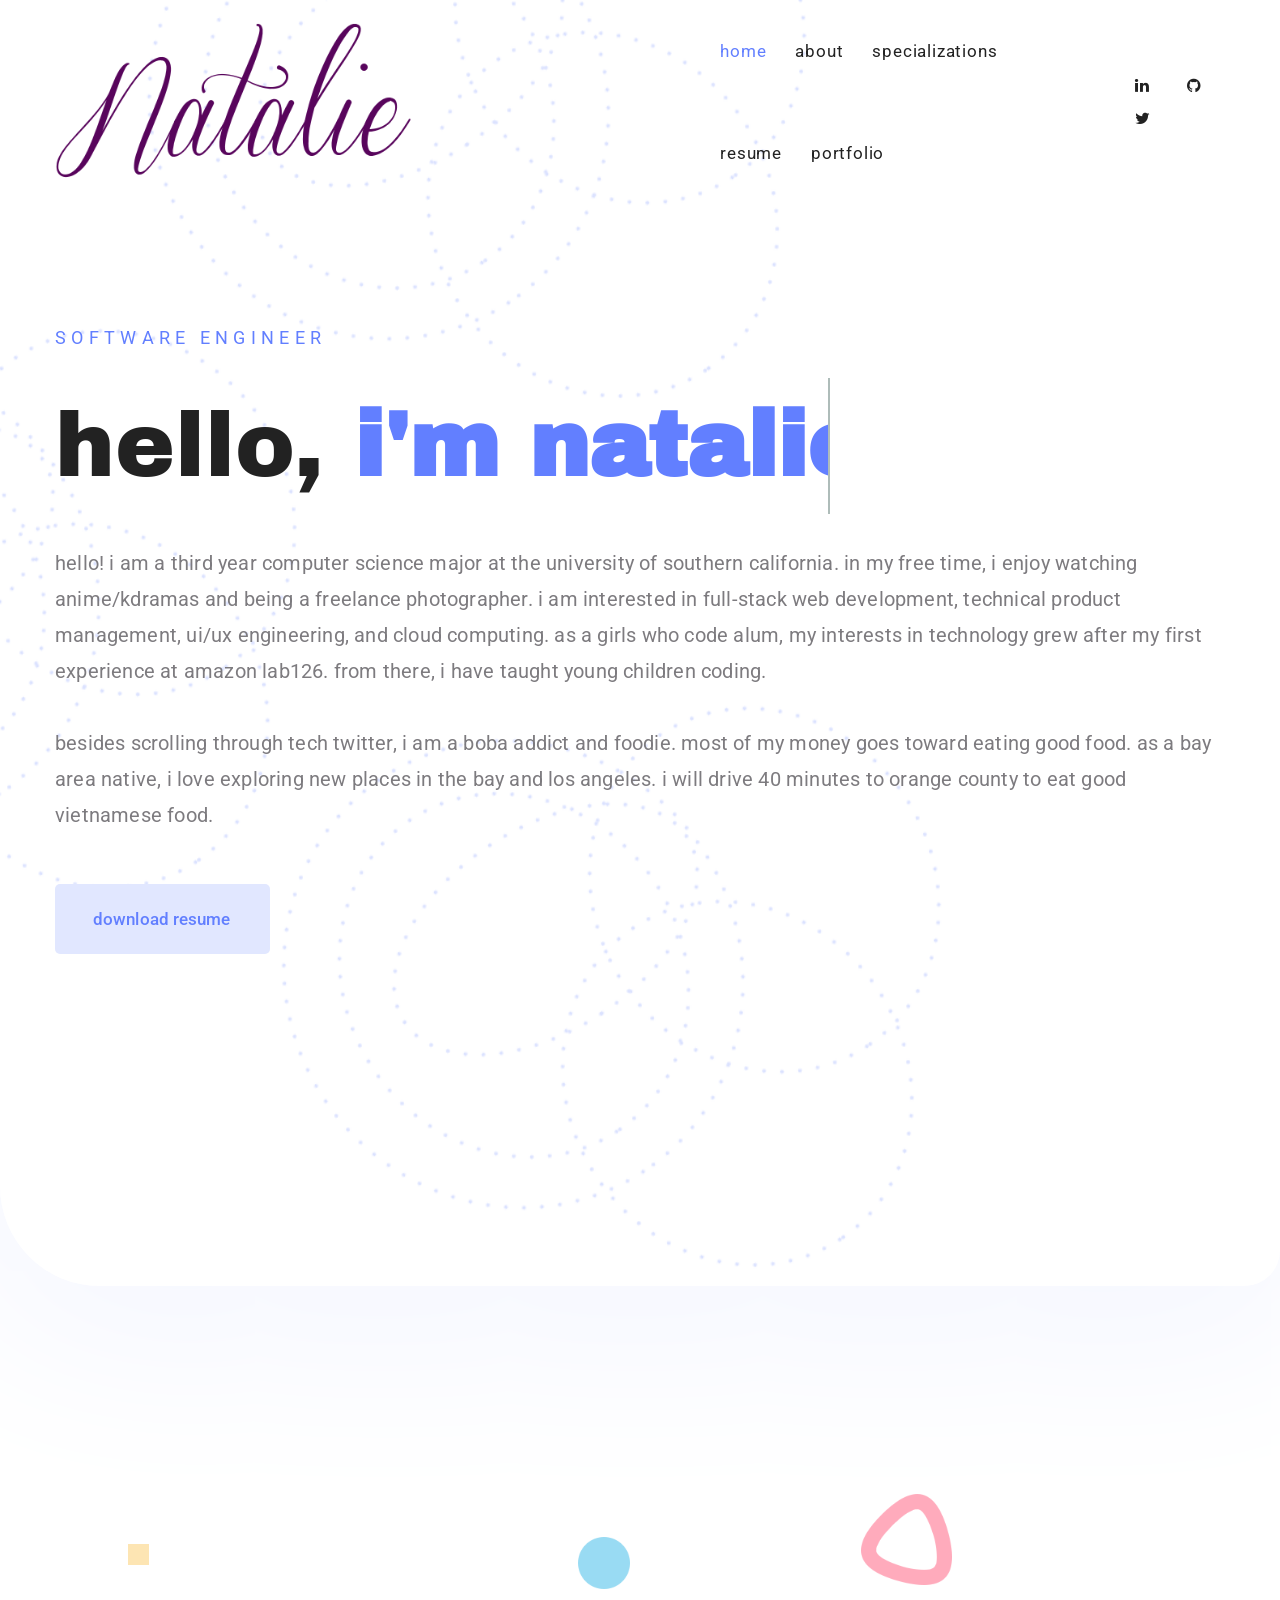
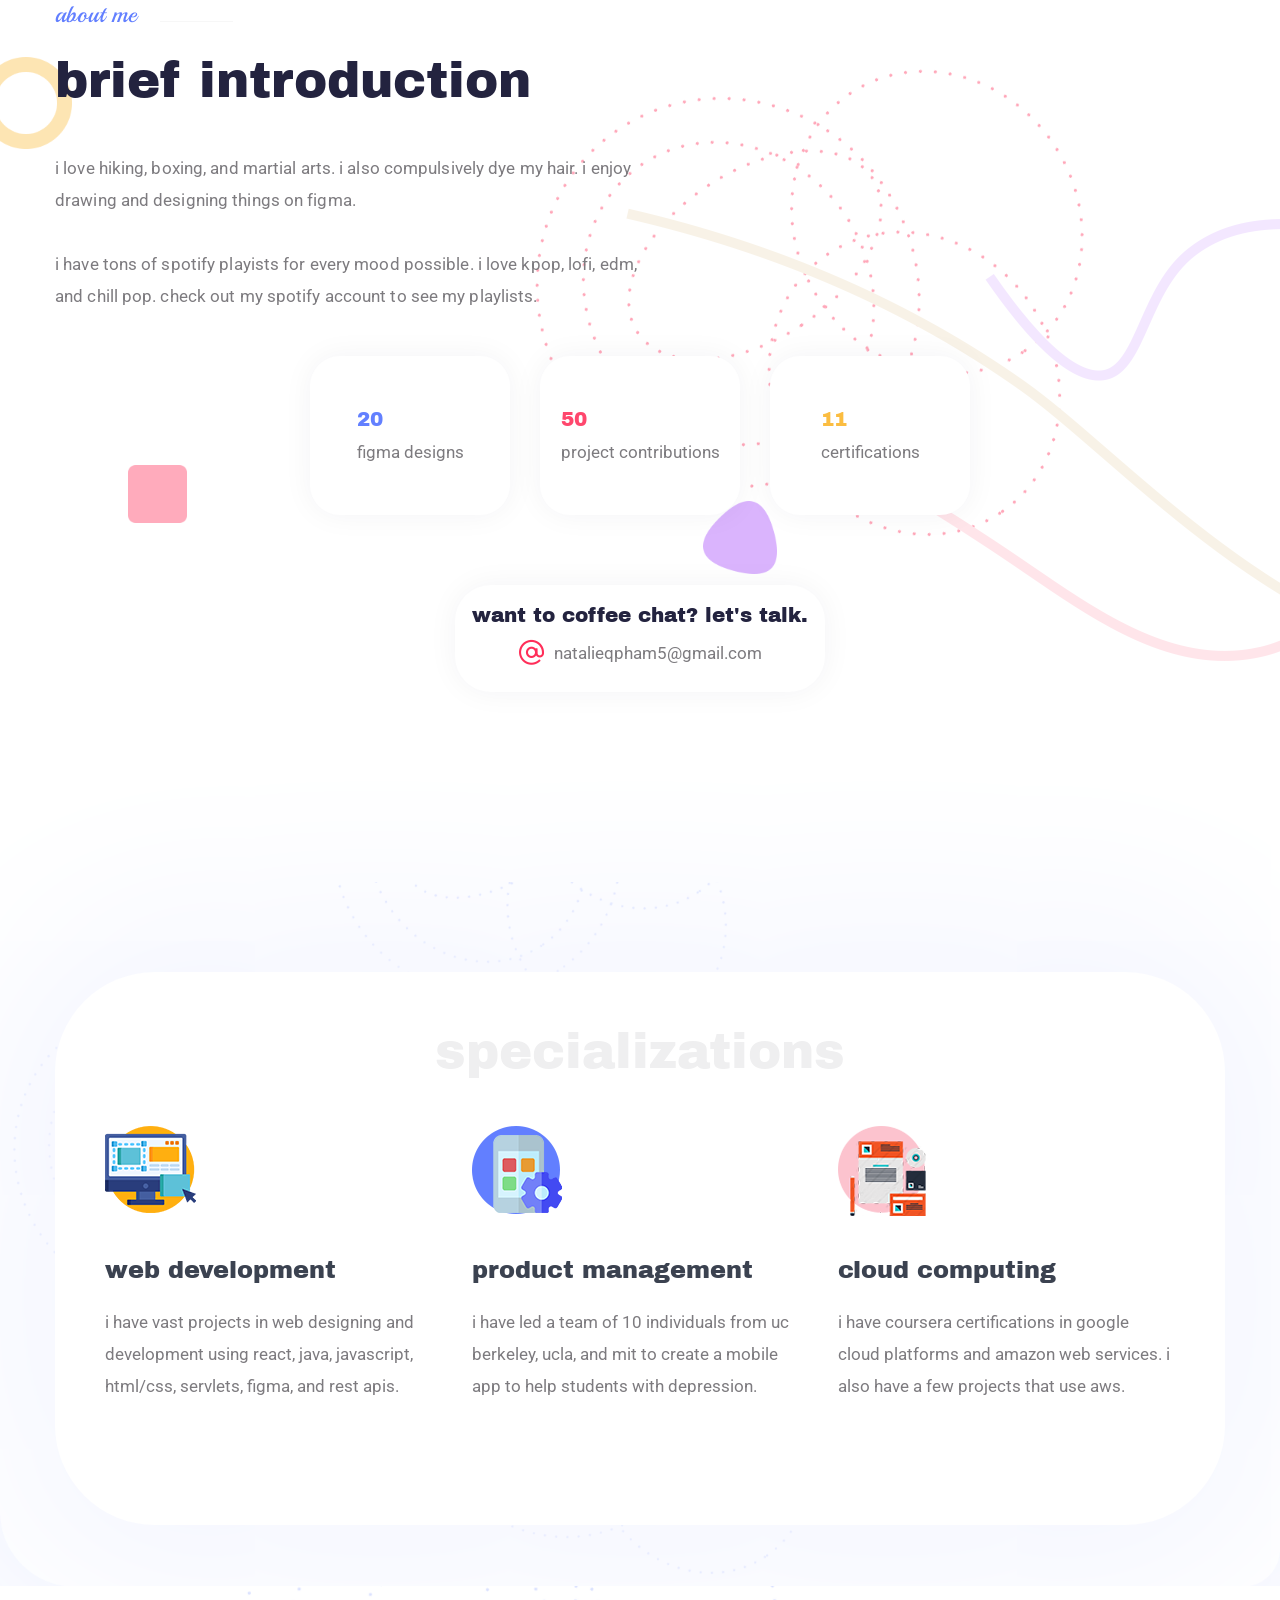
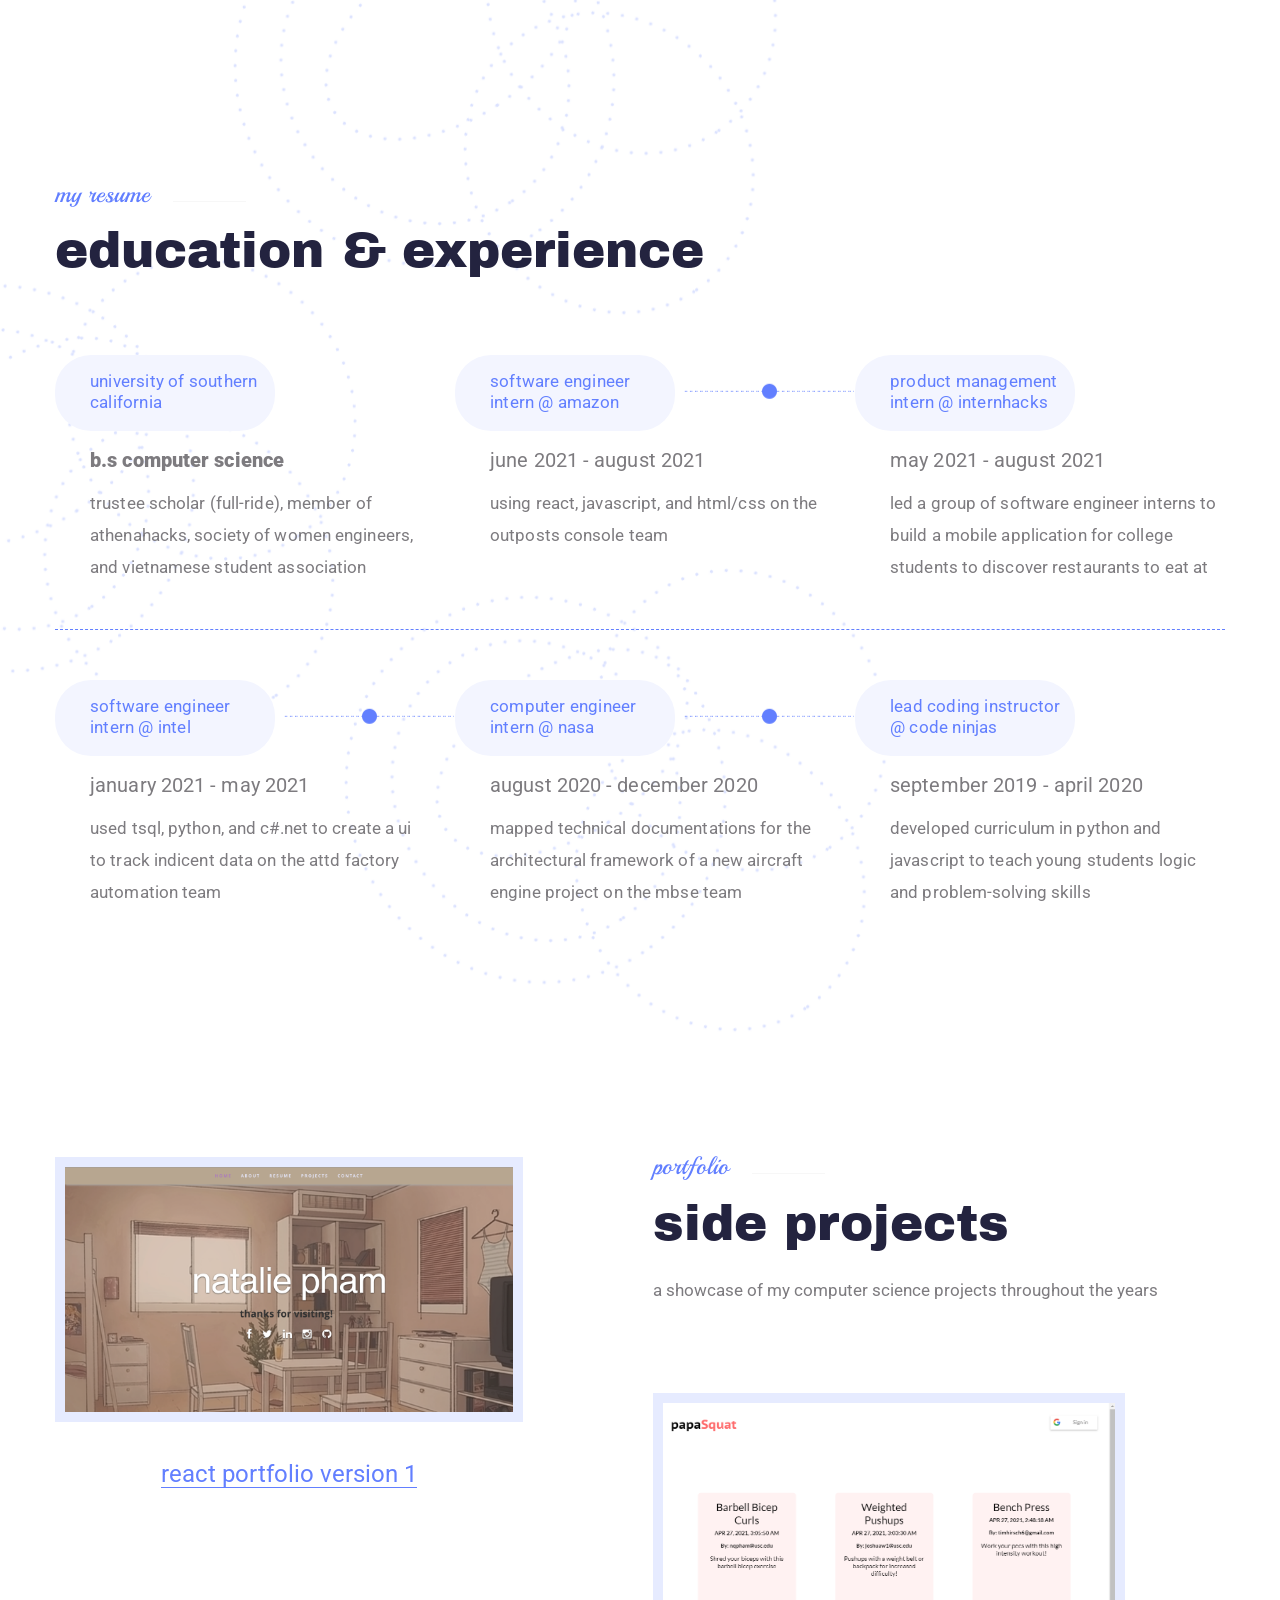
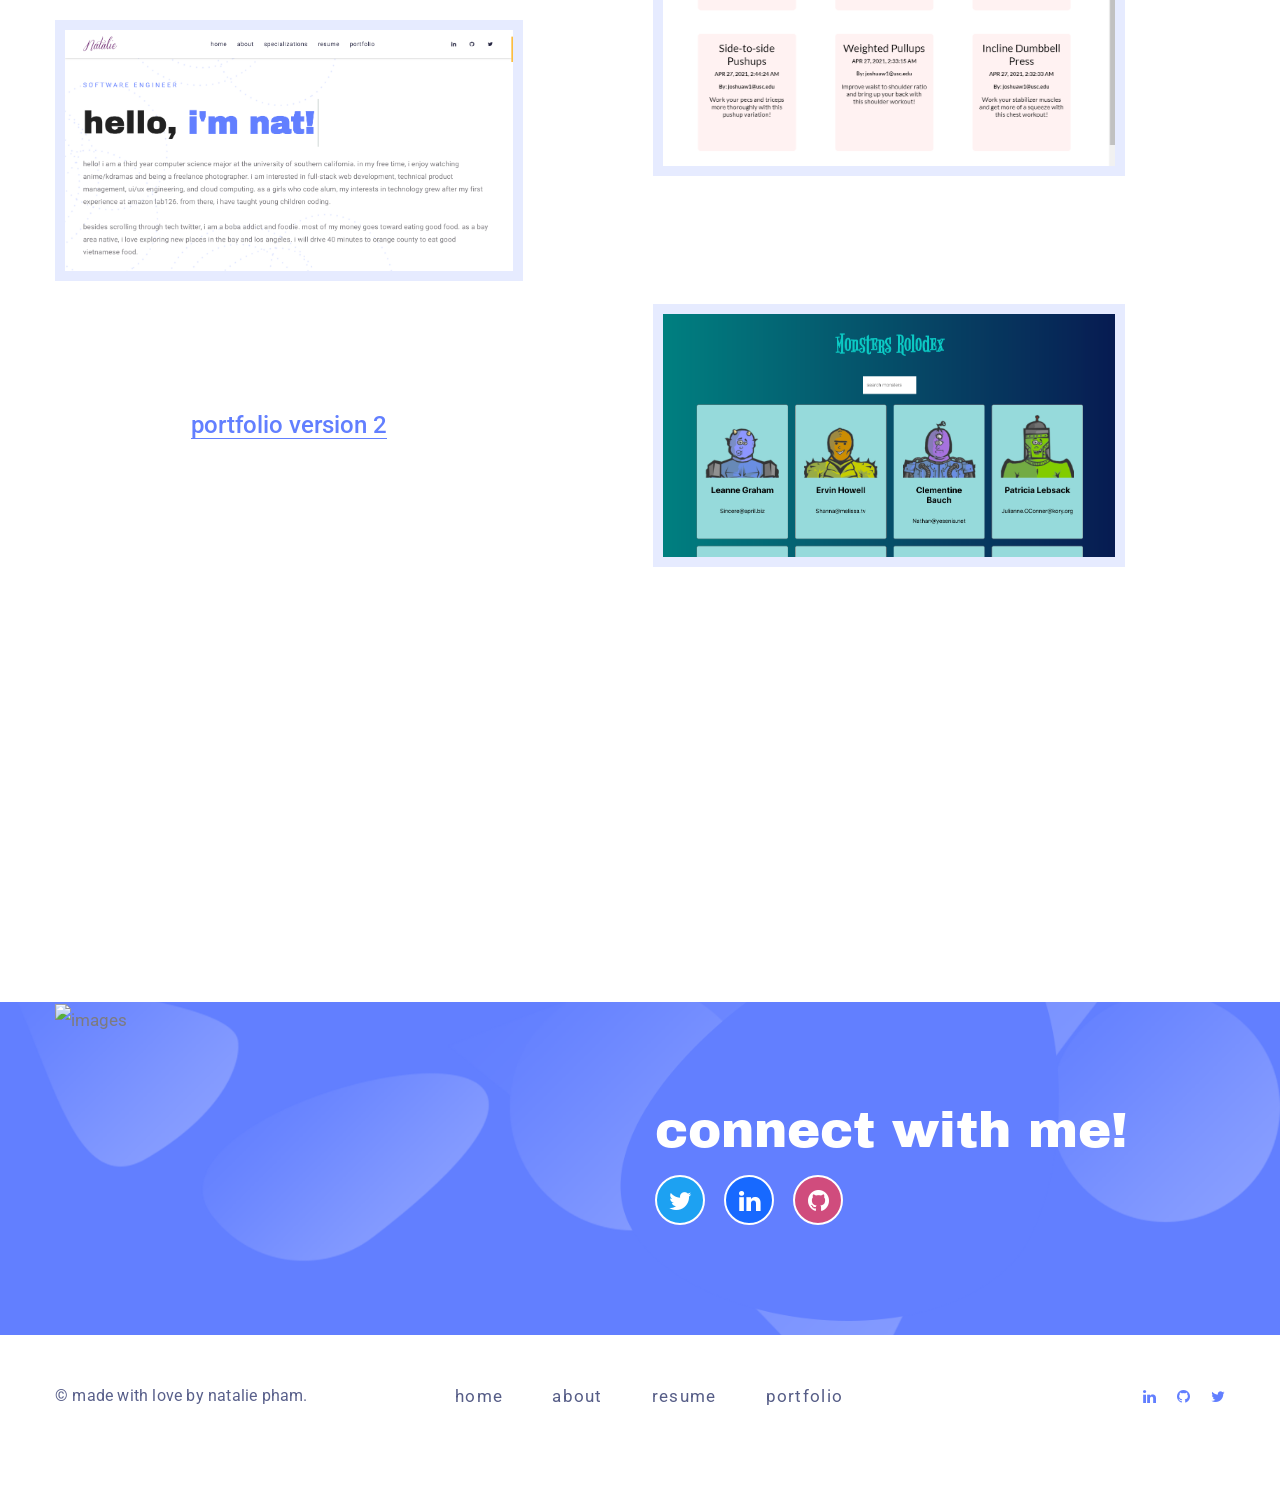
==== commit 6168ee51: "Update index.html 120 34" ====
--- a/index.html
+++ b/index.html
@@ -35,7 +35,7 @@
         <div class="container">
             <div class="flex-header d-flex justify-content-between align-items-center">
                 <div id="logo" class="logo">
-                    <a href="index.html" title="Logo"><img src="images/logo/natalie.png" alt="images" data-width="160" data-height="64" data-retina="images/logo/natalie.png"></a>
+                    <a href="index.html" title="Logo"><img src="images/logo/natalie.png" alt="images" data-width="120" data-height="34" data-retina="images/logo/natalie.png"></a>
                 </div>
                 <div dir="rtl" class="btn-menu mobile-header__menu-button">
                     <div class="line line-1"></div>
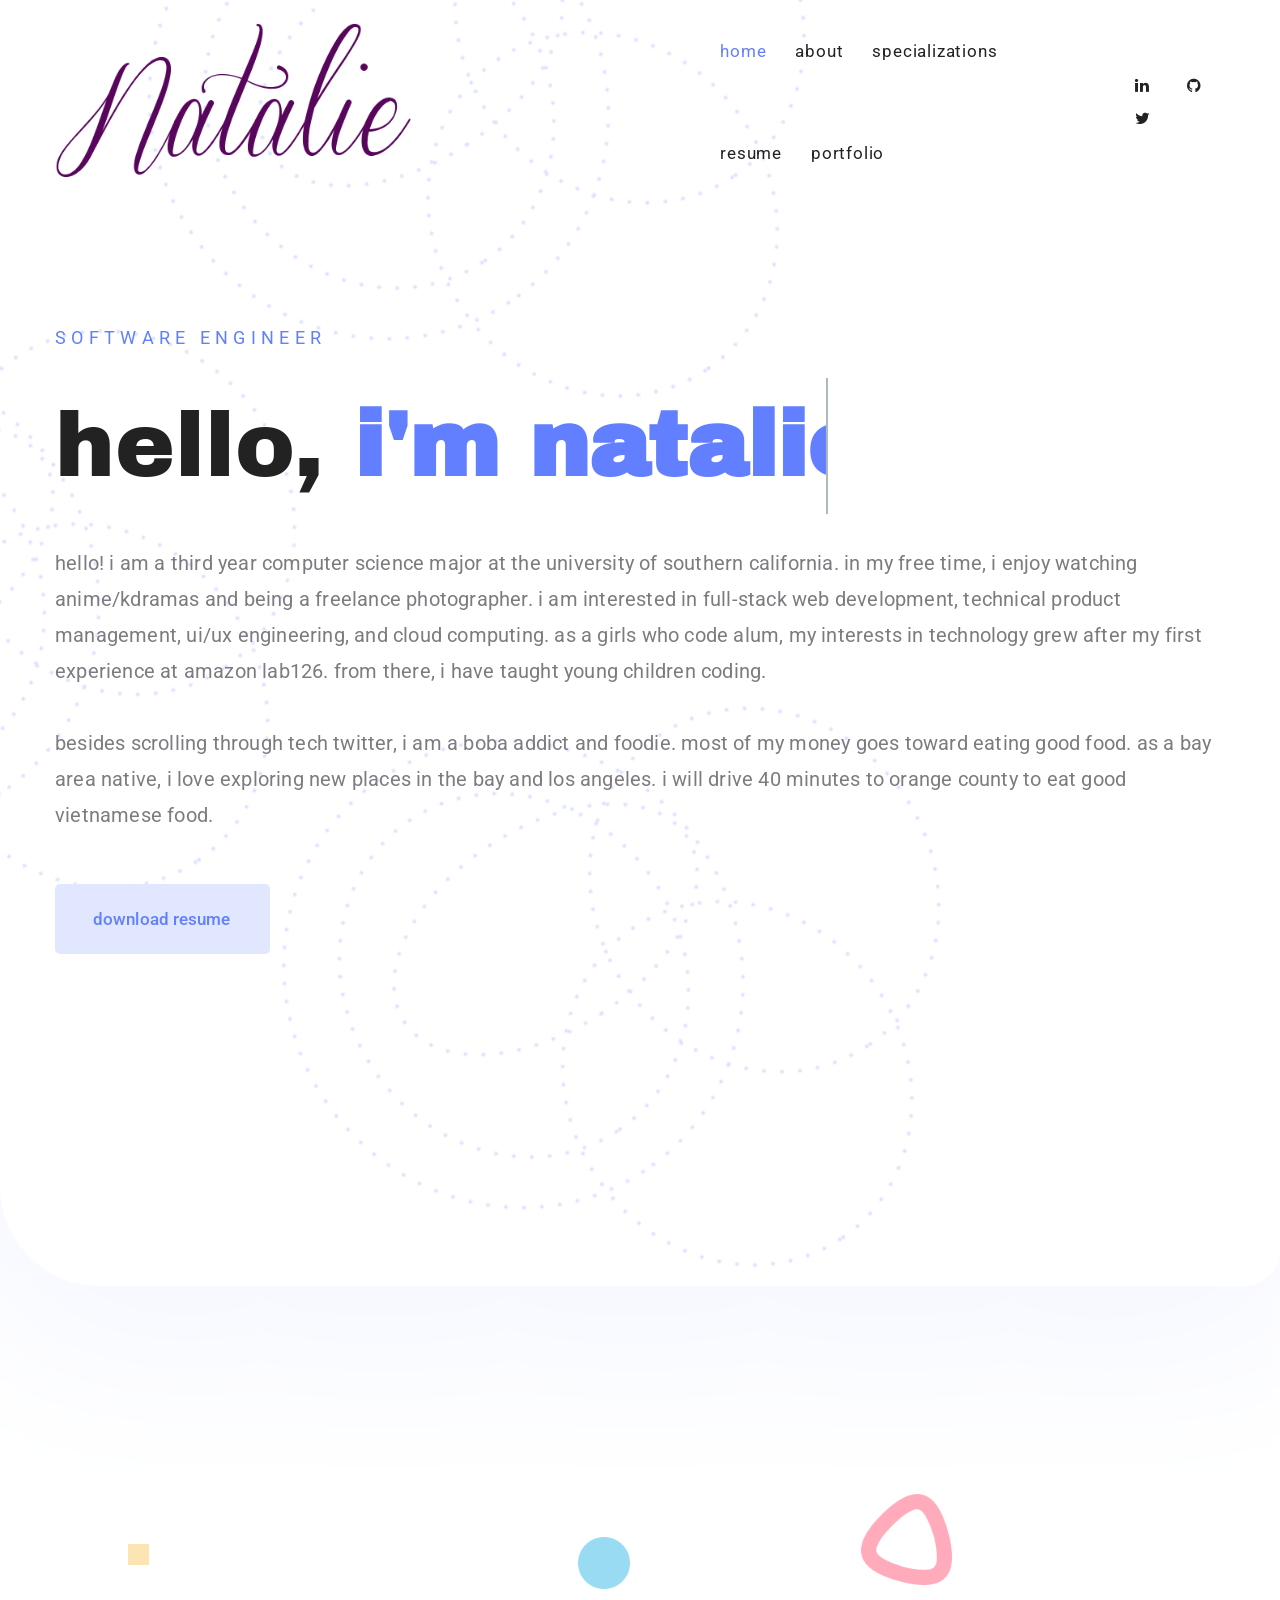
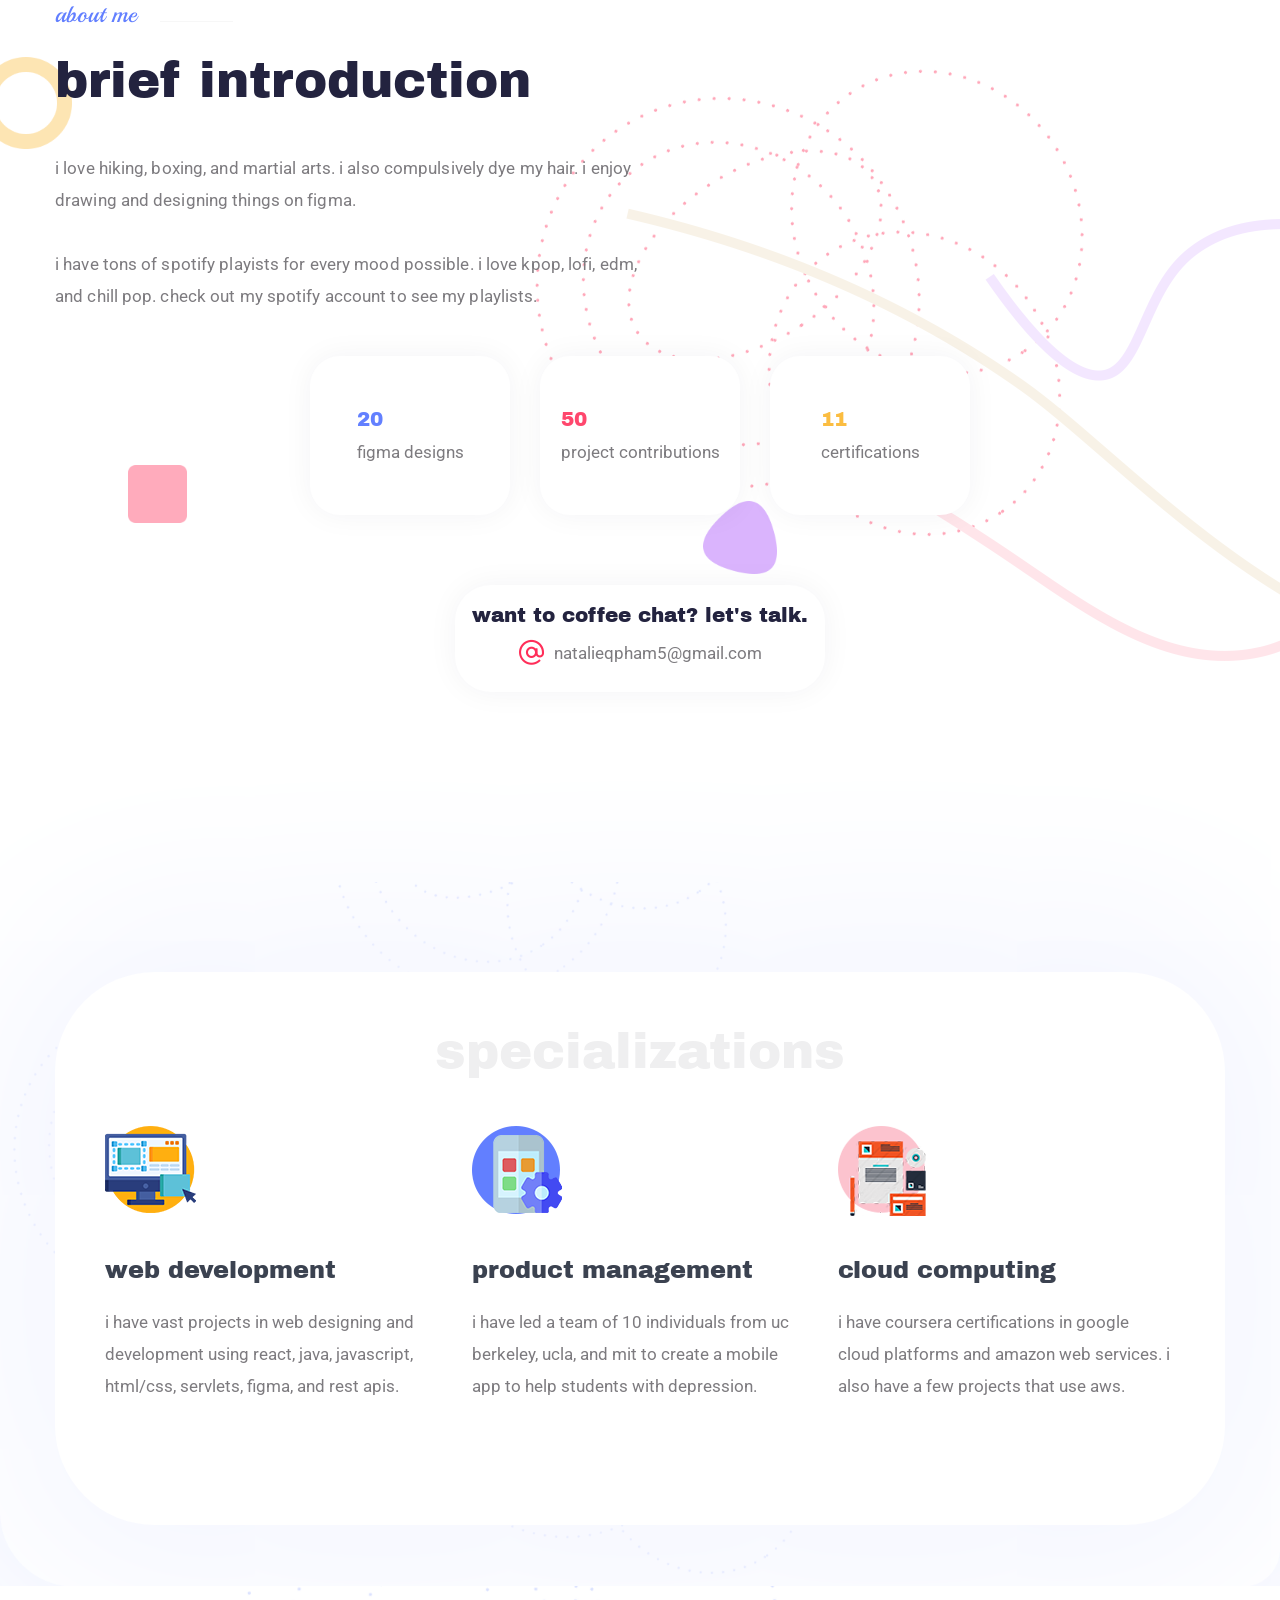
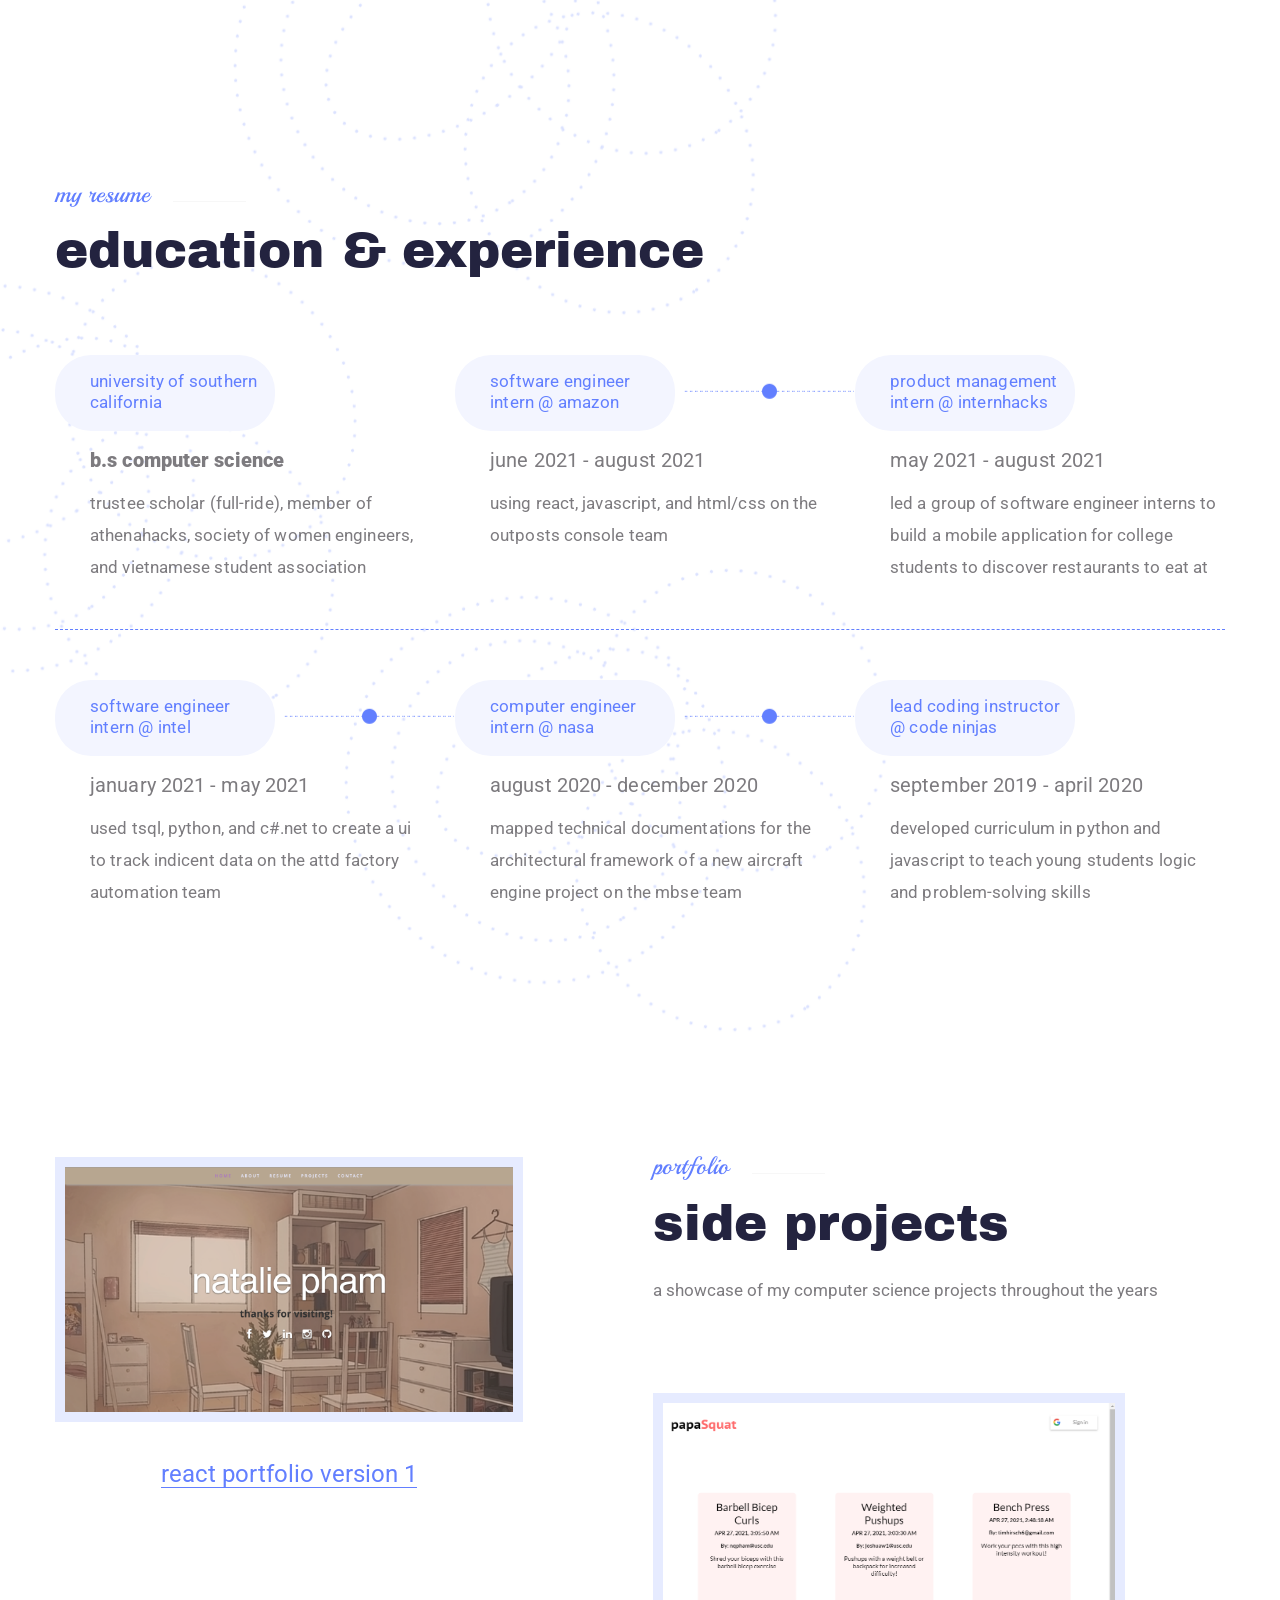
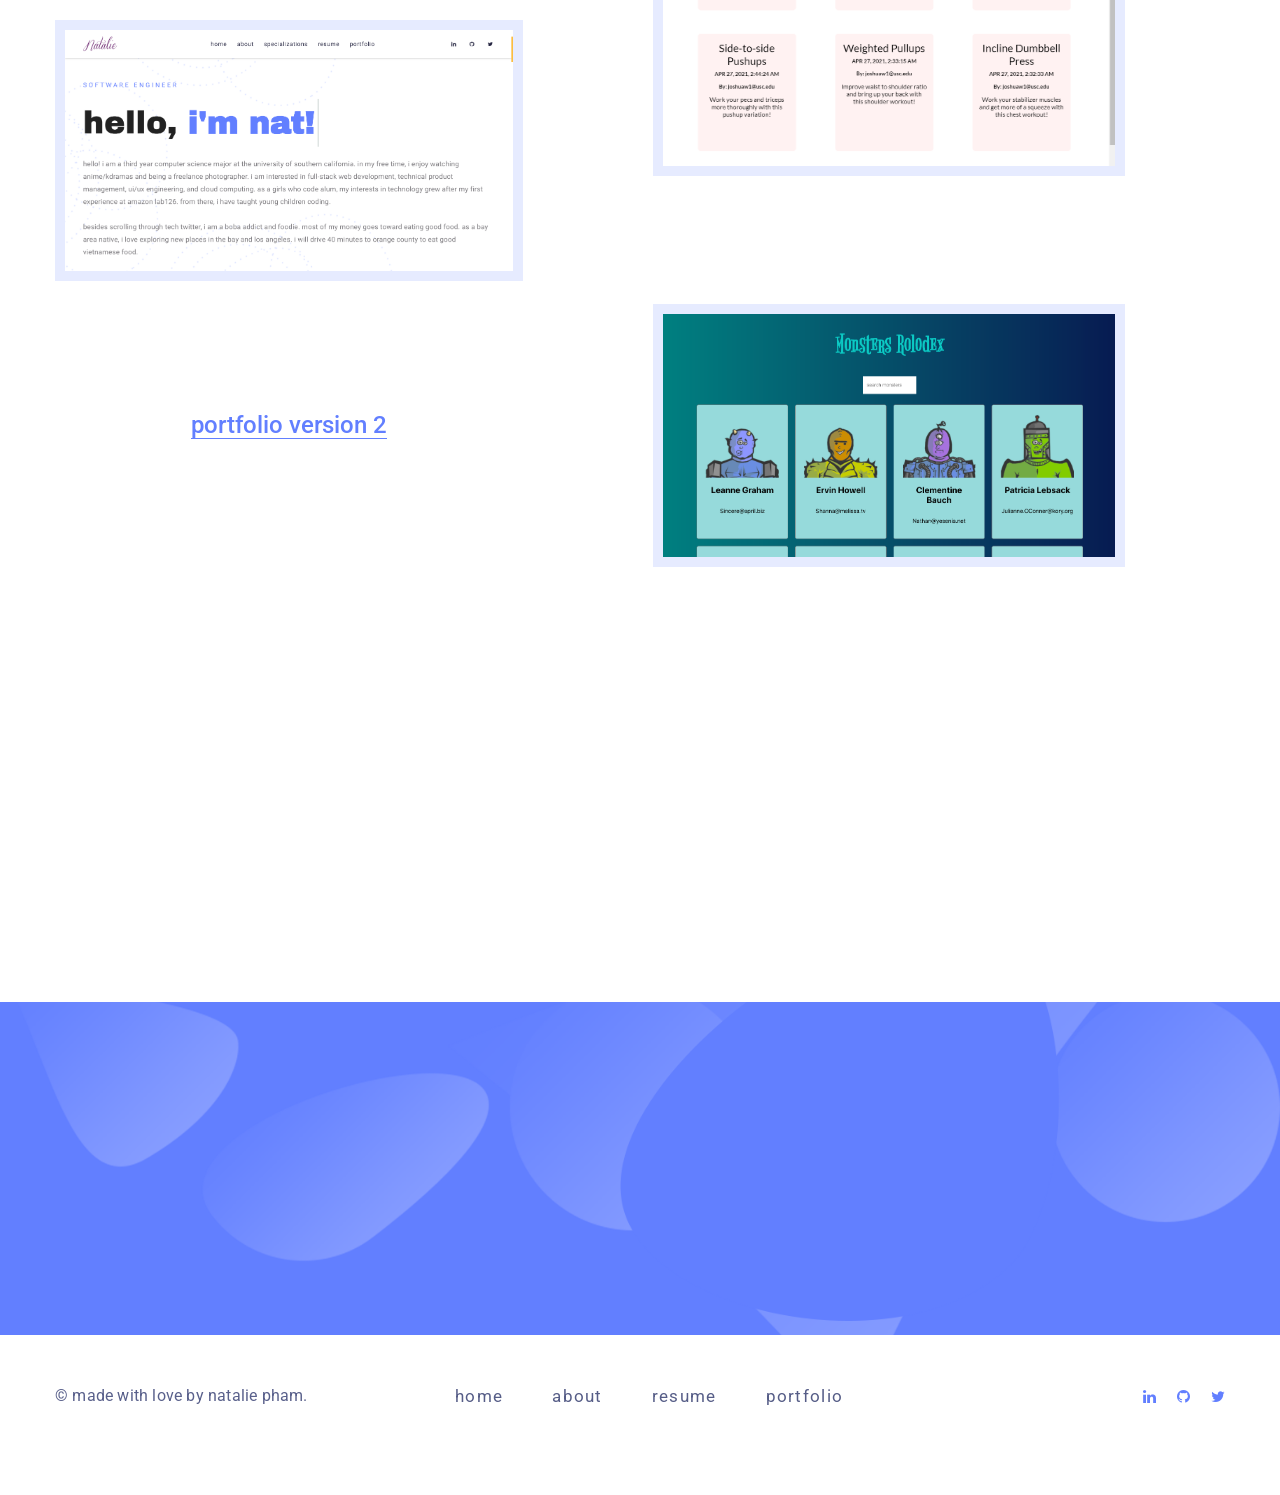
==== commit a7a5b58a: "Update index.html updated twitter, github, and linkedin" ====
--- a/index.html
+++ b/index.html
@@ -457,9 +457,9 @@
                                 <div class="content-inner animate-element wow delay5 fadeInDown" data-wow-delay="0.5s">
                                     <h2 class="title mg-b14 text-white">connect with me!</h2>
                                     <div class="site-list has-border">
-                                        <a href="#" class="bg-s1"><i class="fa fa-twitter" aria-hidden="true"></i></a>
-                                        <a href="#" class="bg-s2"><i class="fa fa-linkedin" aria-hidden="true"></i></a>
-                                        <a href="#" class="bg-s3"><span class="fa fa-github" aria-hidden = "true"></span></a>
+                                        <a href="https://twitter.com/natotodoroki" class="bg-s1"><i class="fa fa-twitter" aria-hidden="true"></i></a>
+                                        <a href="https://www.linkedin.com/in/nataliepham25/" class="bg-s2"><i class="fa fa-linkedin" aria-hidden="true"></i></a>
+                                        <a href="https://github.com/nataliepham25" class="bg-s3"><span class="fa fa-github" aria-hidden = "true"></span></a>
                                     </div>
                                 </div>
                             </div>
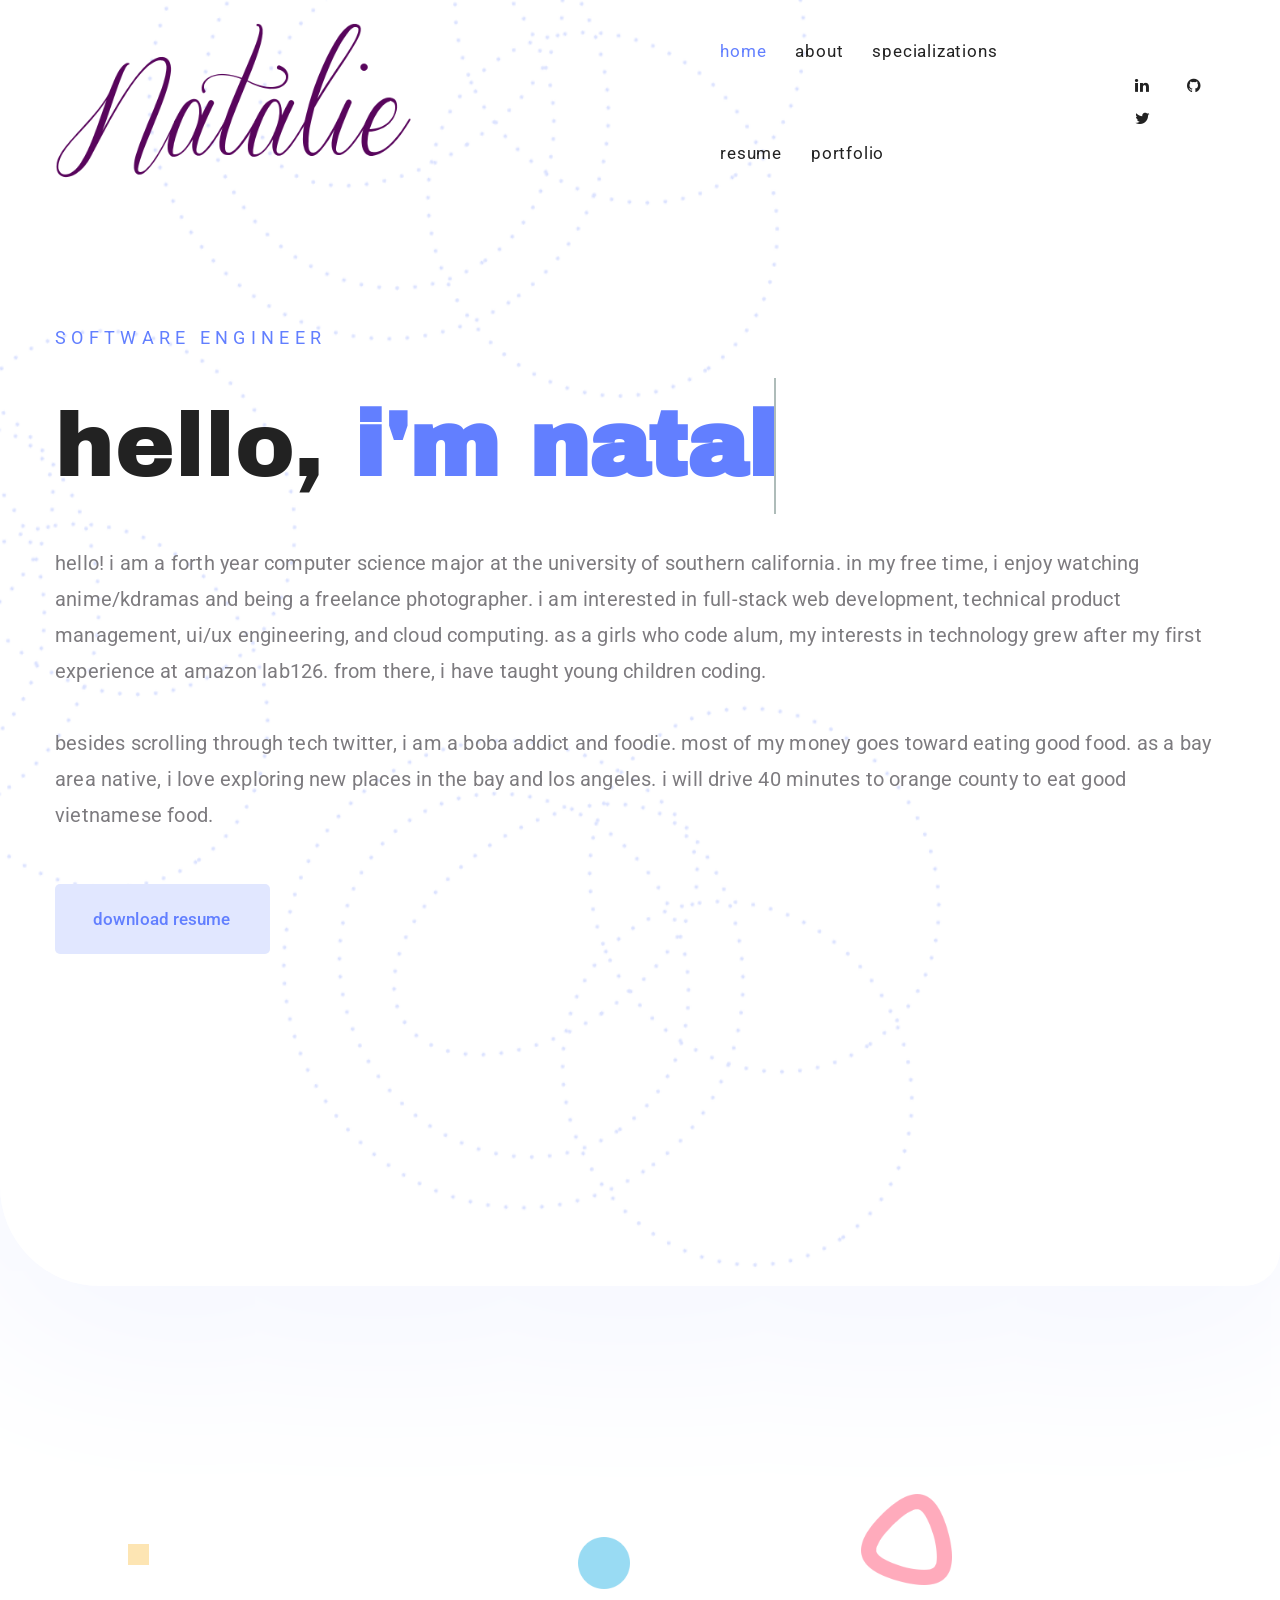
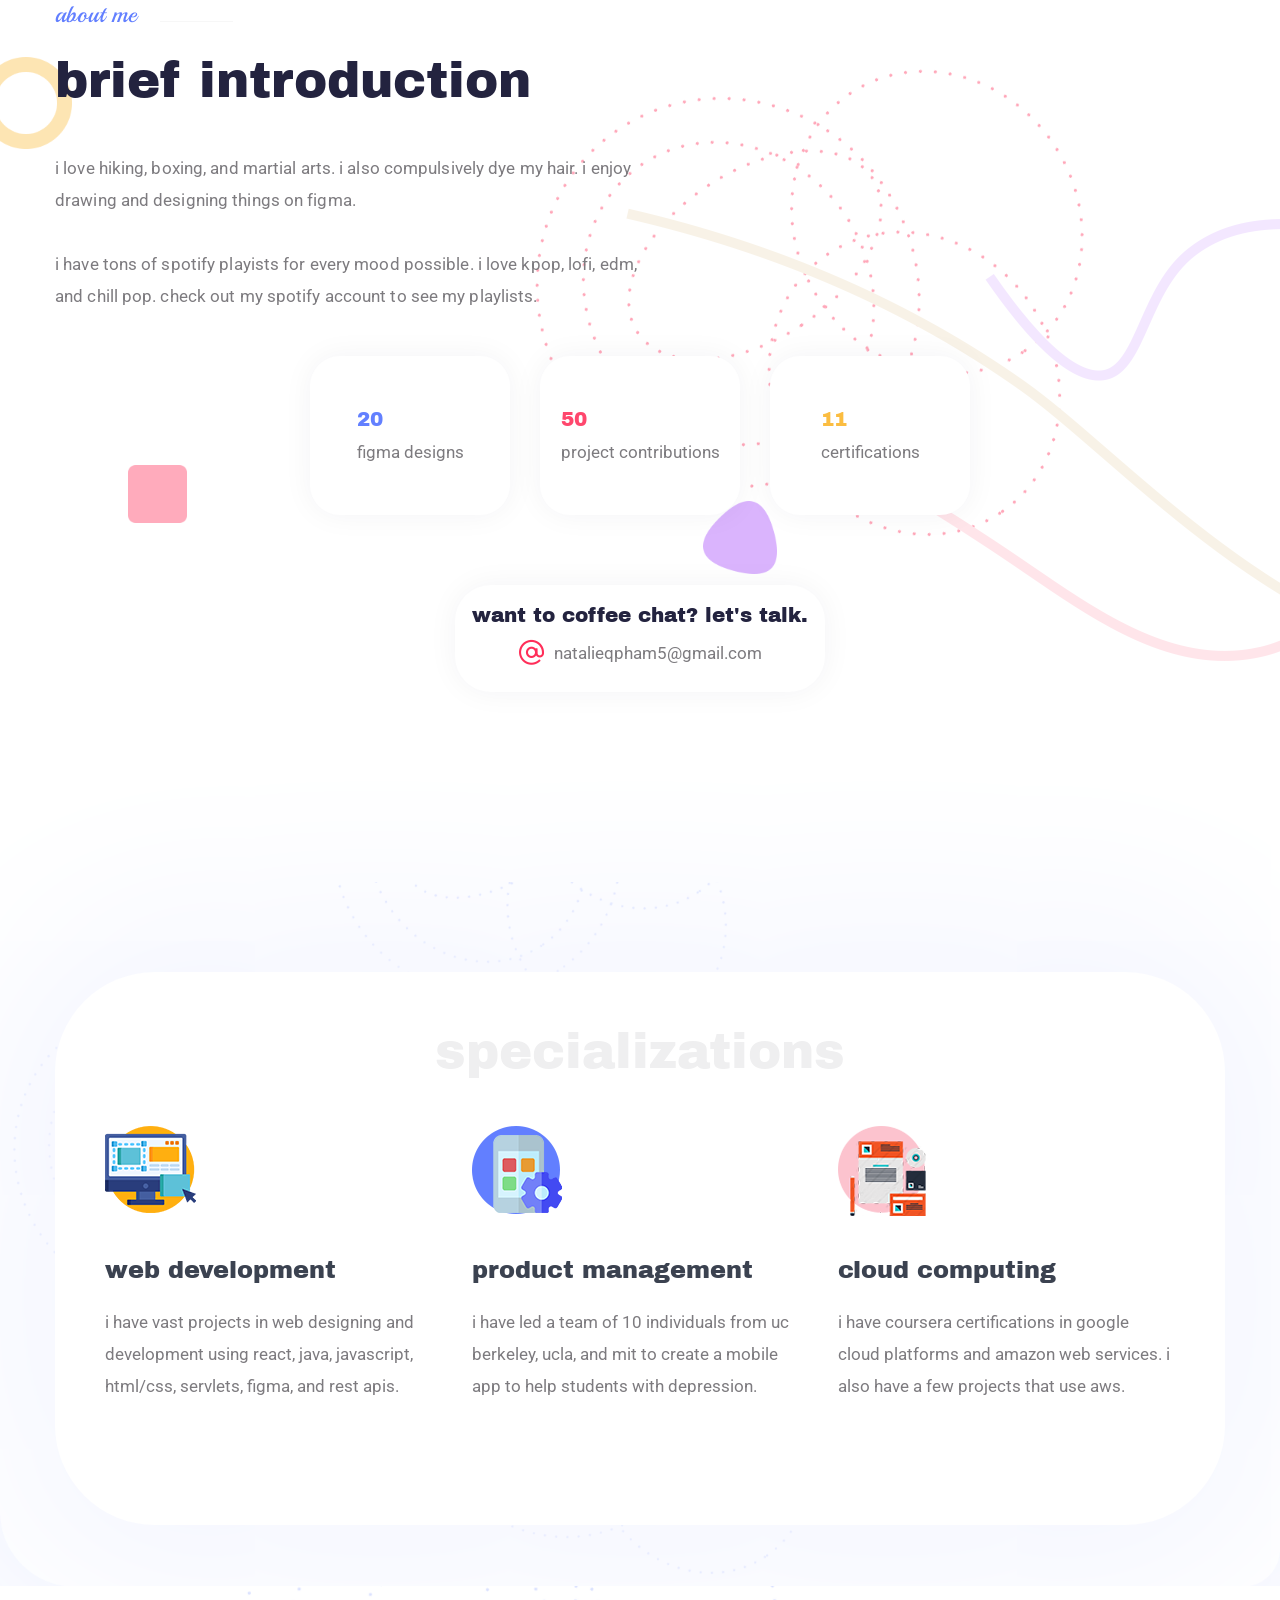
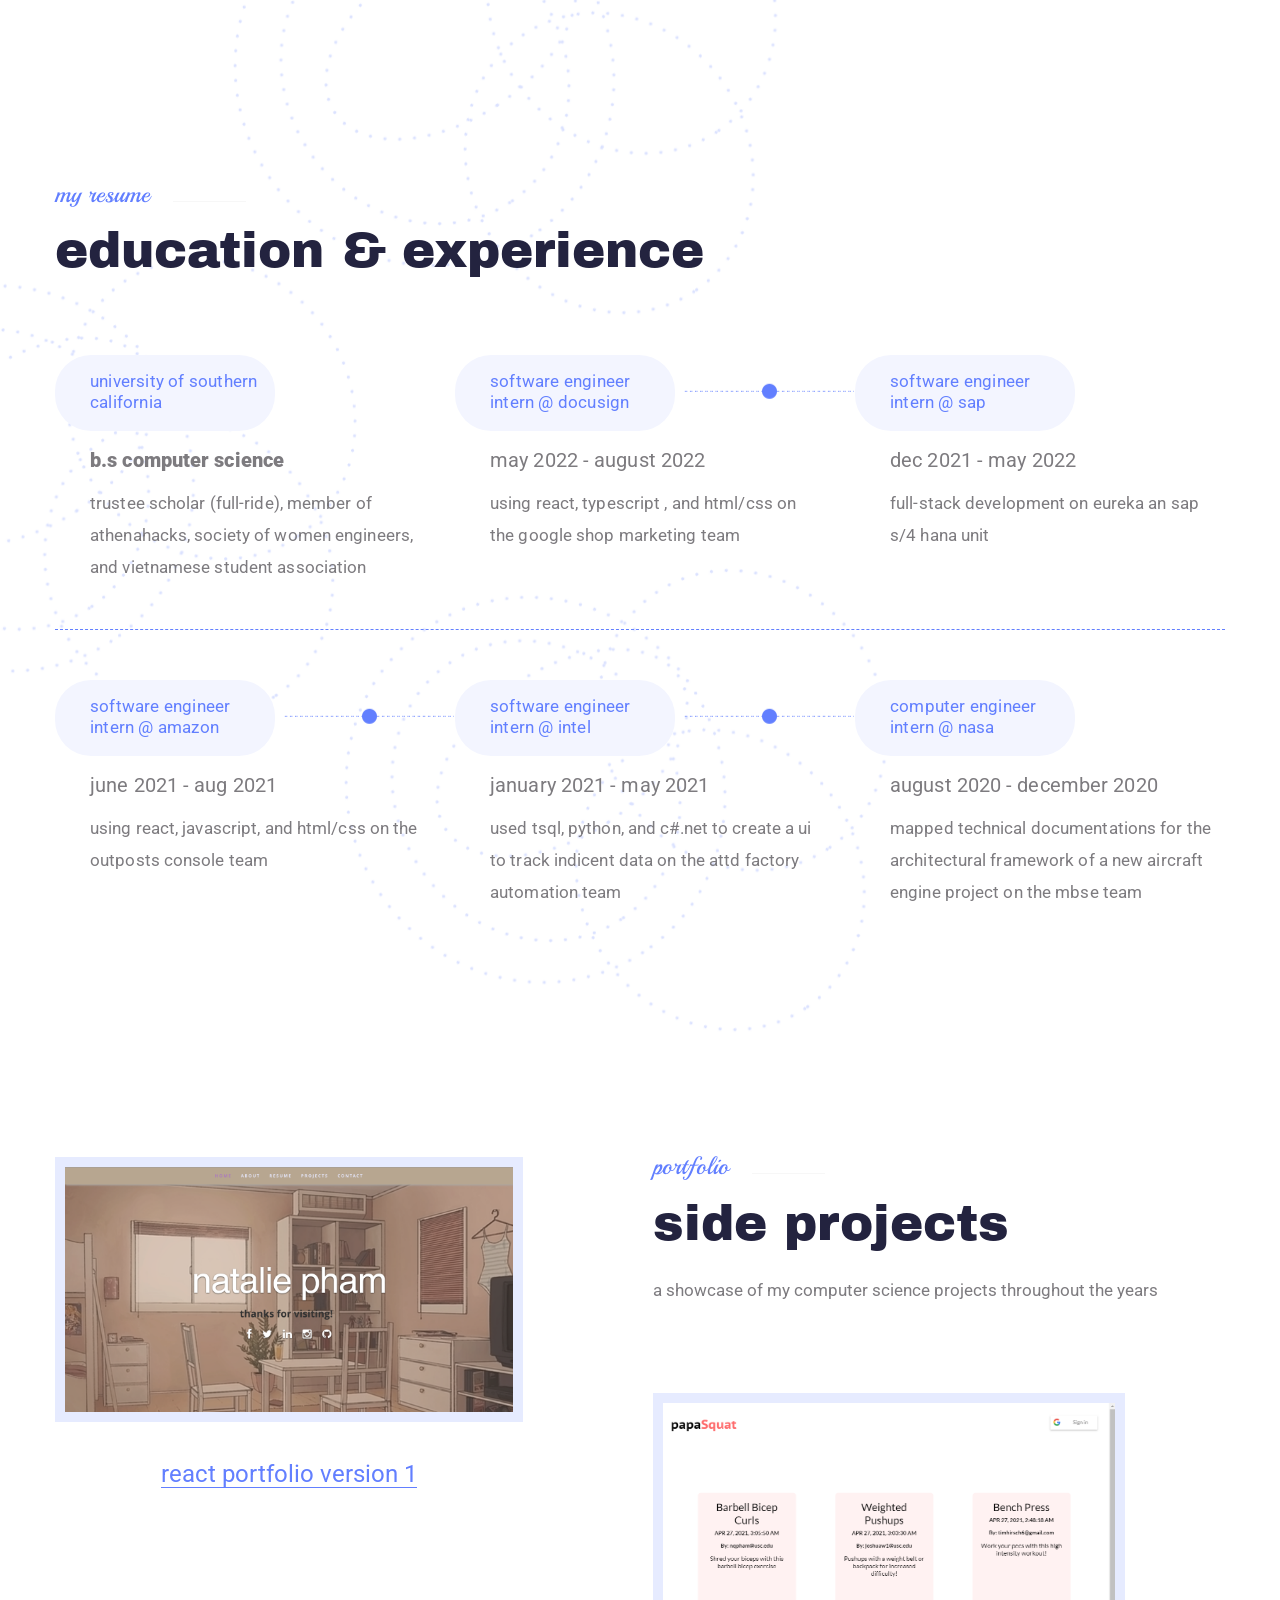
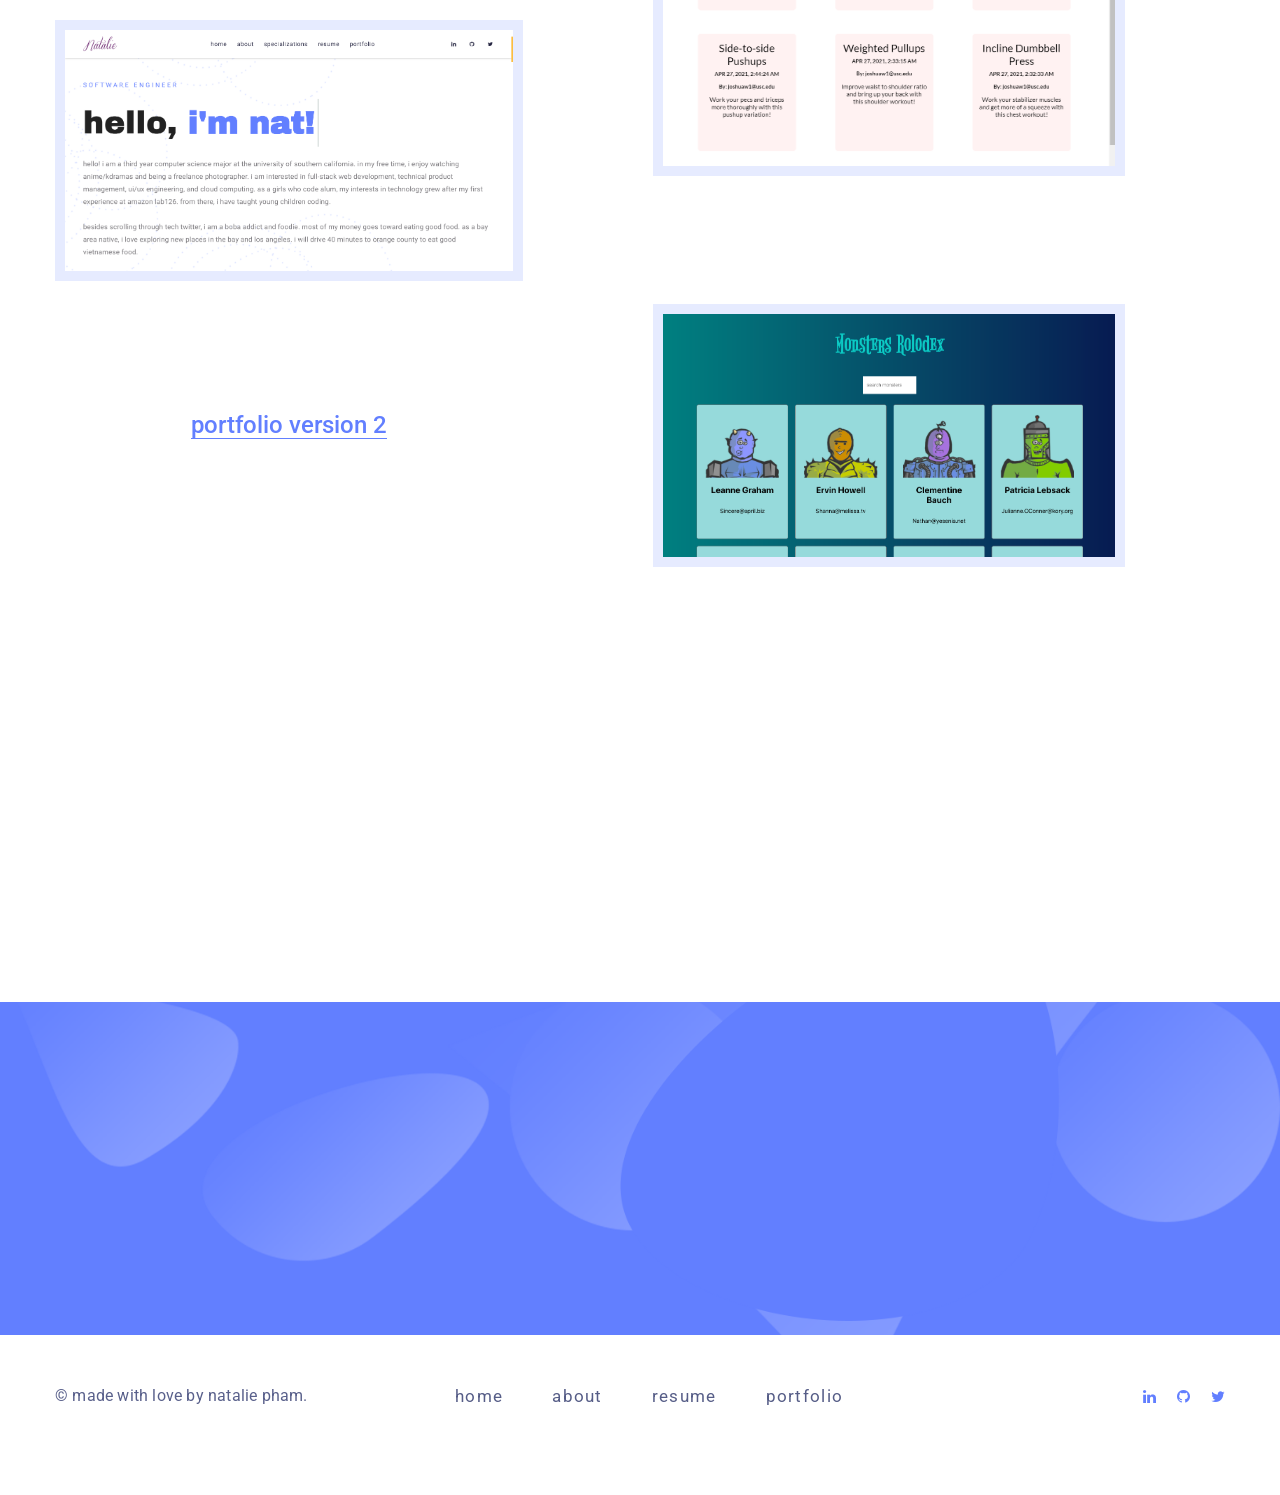
==== commit e6ef1b51: "updated experience" ====
--- a/index.html
+++ b/index.html
@@ -92,7 +92,7 @@
         
 
                                 <p class="lt-sp02 mg-b51">
-                                    hello! i am a third year computer science major at the university of southern california. in my free time, i enjoy watching anime/kdramas and being a freelance photographer. 
+                                    hello! i am a forth year computer science major at the university of southern california. in my free time, i enjoy watching anime/kdramas and being a freelance photographer. 
                                     i am interested in full-stack web development, technical product management, ui/ux engineering, and cloud computing. as a girls who code alum, my interests in technology
                                     grew after my first experience at amazon lab126. from there, i have taught young children coding. 
                                     <br>
@@ -265,11 +265,11 @@
                                         <div class="col-lg-4 col-12 last-col animate-element wow delay5 fadeIn" data-wow-delay="0.5s">
                                             <div class="experience-box experience-box-line t3">
                                                 <div class="box-inner">
-                                                    <h3 class="f-info bg-s1 color-d6">software engineer intern @ amazon</h3>
+                                                    <h3 class="f-info bg-s1 color-d6">software engineer intern @ docusign</h3>
                                                     <div class="exp-wrap">
-                                                        <div class="s-info mg-b11"><em>june 2021 - august 2021 </em></div>
+                                                        <div class="s-info mg-b11"><em>may 2022 - august 2022 </em></div>
                                                         <p>
-                                                            using react, javascript, and html/css on the outposts console team
+                                                            using react, typescript , and html/css on the google shop marketing team
                                                         </p>
                                                     </div>
                                                 </div>
@@ -278,11 +278,11 @@
                                         <div class="col-lg-4 col-12 last-col animate-element wow delay5 fadeIn" data-wow-delay="0.7s">
                                             <div class="experience-box t3">
                                                 <div class="box-inner">
-                                                    <h3 class="f-info bg-s1 color-d6">product management intern @ internhacks</h3>
+                                                    <h3 class="f-info bg-s1 color-d6">software engineer intern @ sap</h3>
                                                     <div class="exp-wrap">
-                                                        <div class="s-info mg-b11">may 2021 - august 2021</div>
+                                                        <div class="s-info mg-b11">dec 2021 - may 2022</div>
                                                         <p>
-                                                           led a group of software engineer interns to build a mobile application for college students to discover restaurants to eat at
+                                                           full-stack development on eureka an sap s/4 hana unit
                                                         </p>
                                                     </div>
                                                 </div>
@@ -294,11 +294,11 @@
                                     <div class="col-lg-4 col-12 last-col animate-element wow delay5 fadeIn" data-wow-delay="0.8s">
                                         <div class="experience-box experience-box-line t3">
                                             <div class="box-inner">
-                                                <h3 class="f-info bg-s1 color-d6">software engineer intern @ intel </h3>
+                                                <h3 class="f-info bg-s1 color-d6">software engineer intern @ amazon </h3>
                                                 <div class="exp-wrap">
-                                                    <div class="s-info mg-b11">january 2021 - may 2021 </div>
+                                                    <div class="s-info mg-b11">june 2021 - aug 2021 </div>
                                                     <p>
-                                                        used tsql, python, and c#.net to create a ui to track indicent data on the attd factory automation team 
+                                                        using react, javascript, and html/css on the outposts console team
                                                     </p>
                                                 </div>
                                             </div>
@@ -307,11 +307,11 @@
                                     <div class="col-lg-4 col-12 last-col animate-element wow delay5 fadeIn" data-wow-delay="1s">
                                         <div class="experience-box experience-box-line t3">
                                             <div class="box-inner">
-                                                <h3 class="f-info bg-s1 color-d6">computer engineer intern @ nasa</h3>
+                                                <h3 class="f-info bg-s1 color-d6">software engineer intern @ intel</h3>
                                                 <div class="exp-wrap">
-                                                    <div class="s-info mg-b11"> august 2020 - december 2020 </div>
+                                                    <div class="s-info mg-b11"> january 2021 - may 2021 </div>
                                                     <p>
-                                                        mapped technical documentations for the architectural framework of a new aircraft engine project on the mbse team 
+                                                        used tsql, python, and c#.net to create a ui to track indicent data on the attd factory automation team
                                                     </p>
                                                 </div>
                                             </div>
@@ -320,11 +320,11 @@
                                     <div class="col-lg-4 col-12 last-col animate-element wow delay5 fadeIn" data-wow-delay="1.2s">
                                         <div class="experience-box t3">
                                             <div class="box-inner">
-                                                <h3 class="f-info bg-s1 color-d6">lead coding instructor @ code ninjas</h3>
+                                                <h3 class="f-info bg-s1 color-d6">computer engineer intern @ nasa</h3>
                                                 <div class="exp-wrap">
-                                                    <div class="s-info mg-b11">september 2019 - april 2020</div>
+                                                    <div class="s-info mg-b11">august 2020 - december 2020</div>
                                                     <p>
-                                                        developed curriculum in python and javascript to teach young students logic and problem-solving skills
+                                                        mapped technical documentations for the architectural framework of a new aircraft engine project on the mbse team
                                                     </p>
                                                 </div>
                                             </div>
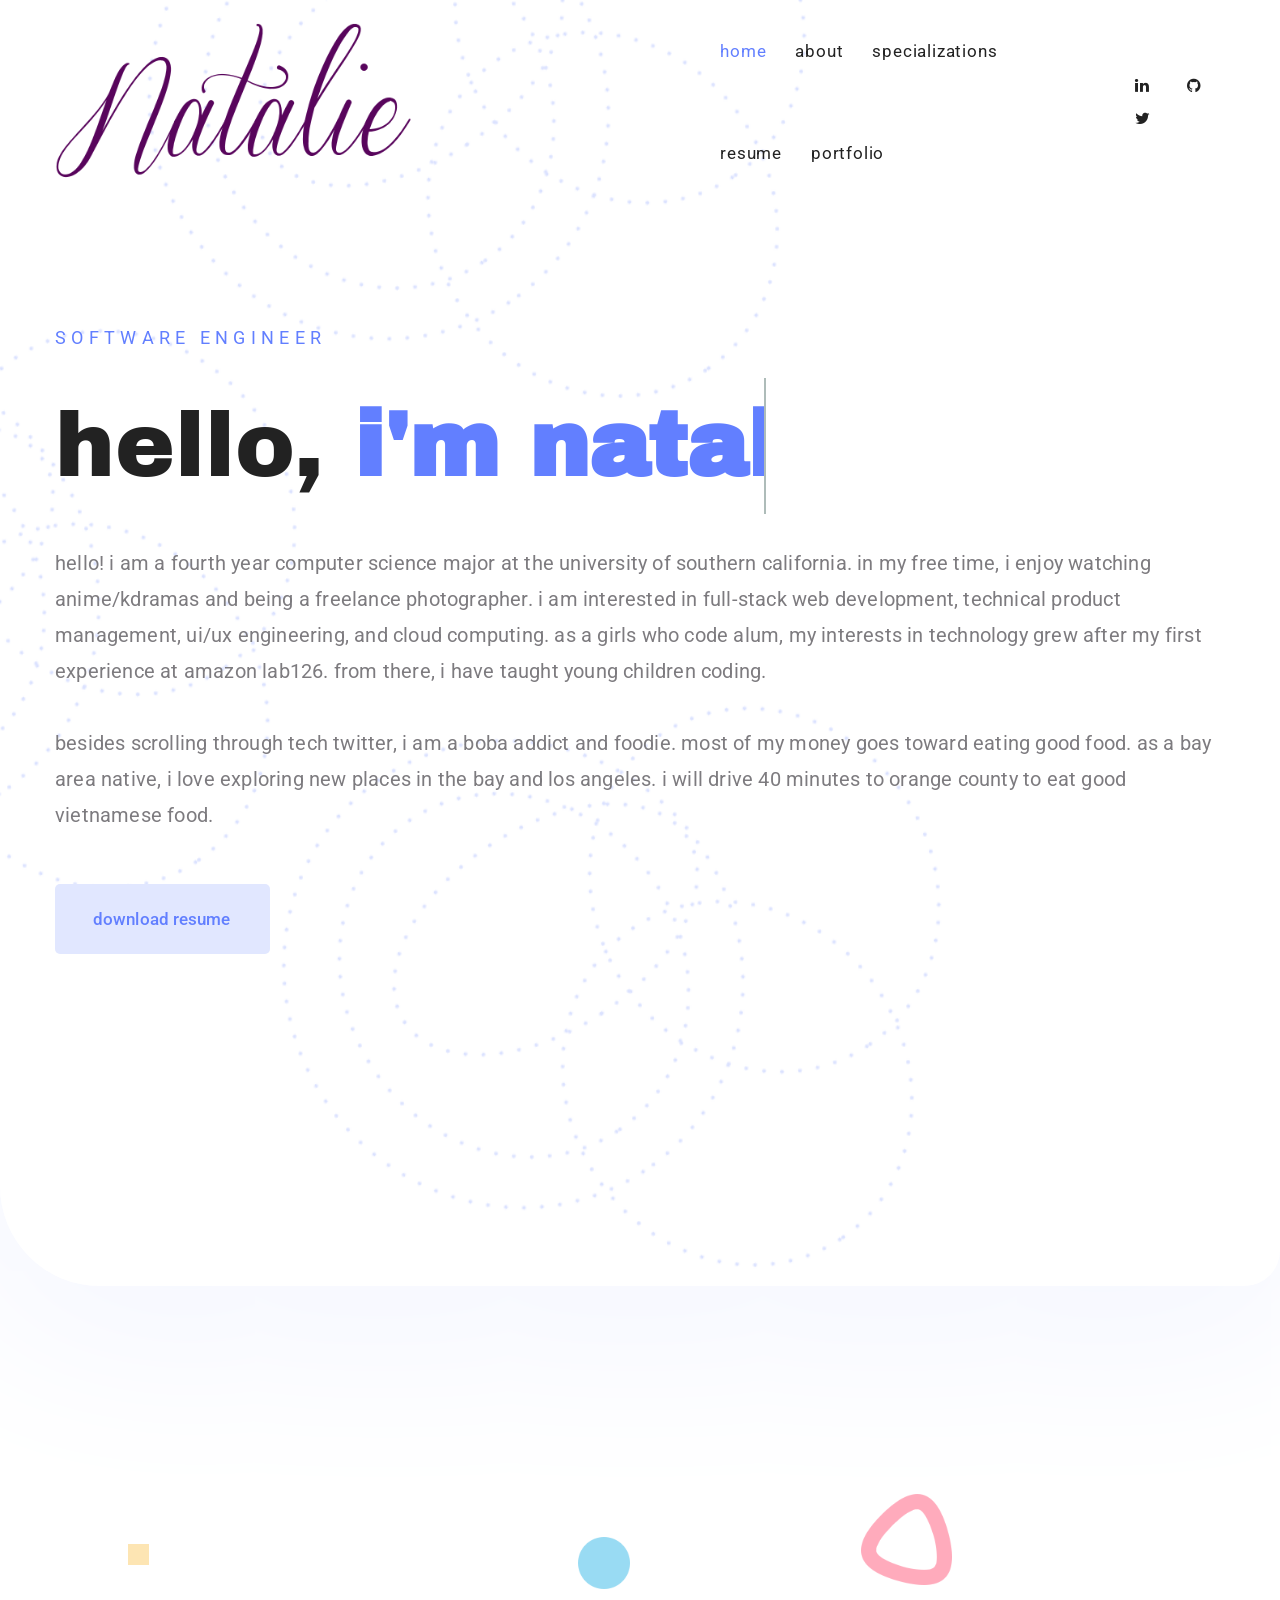
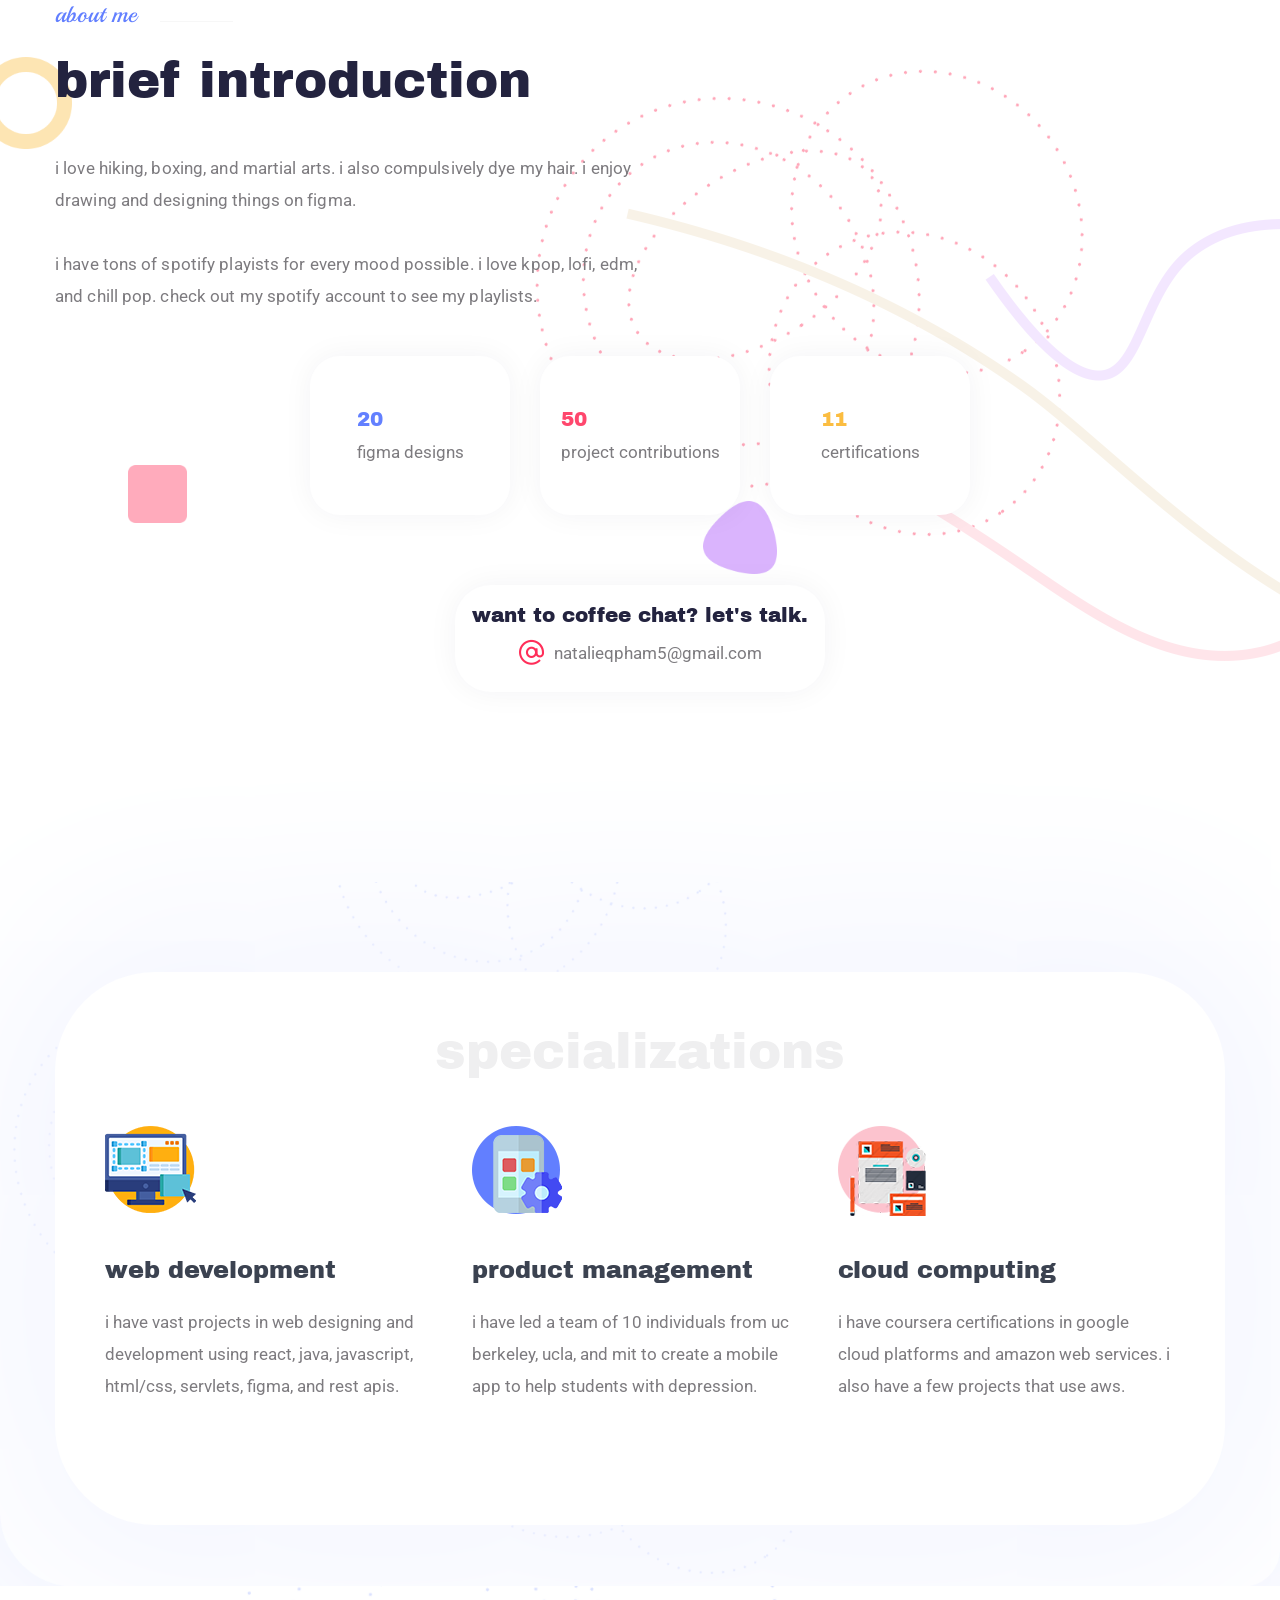
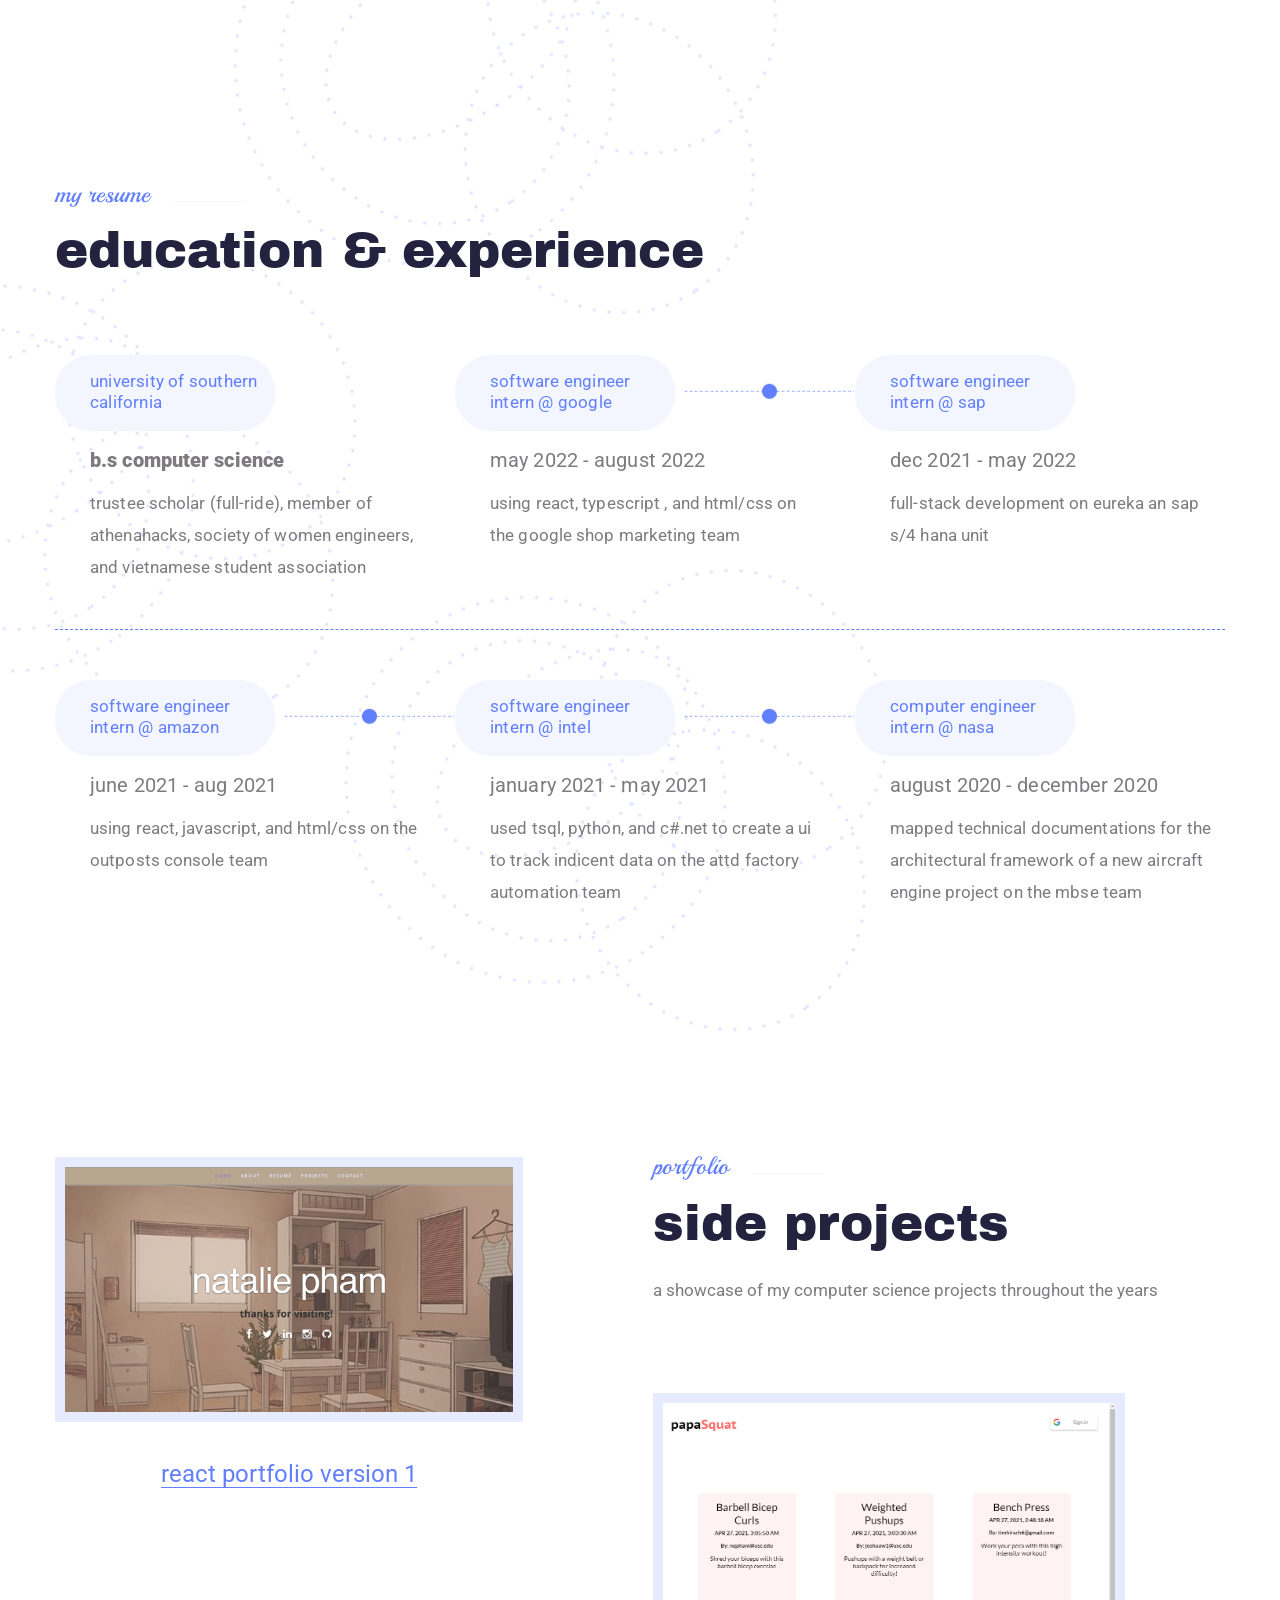
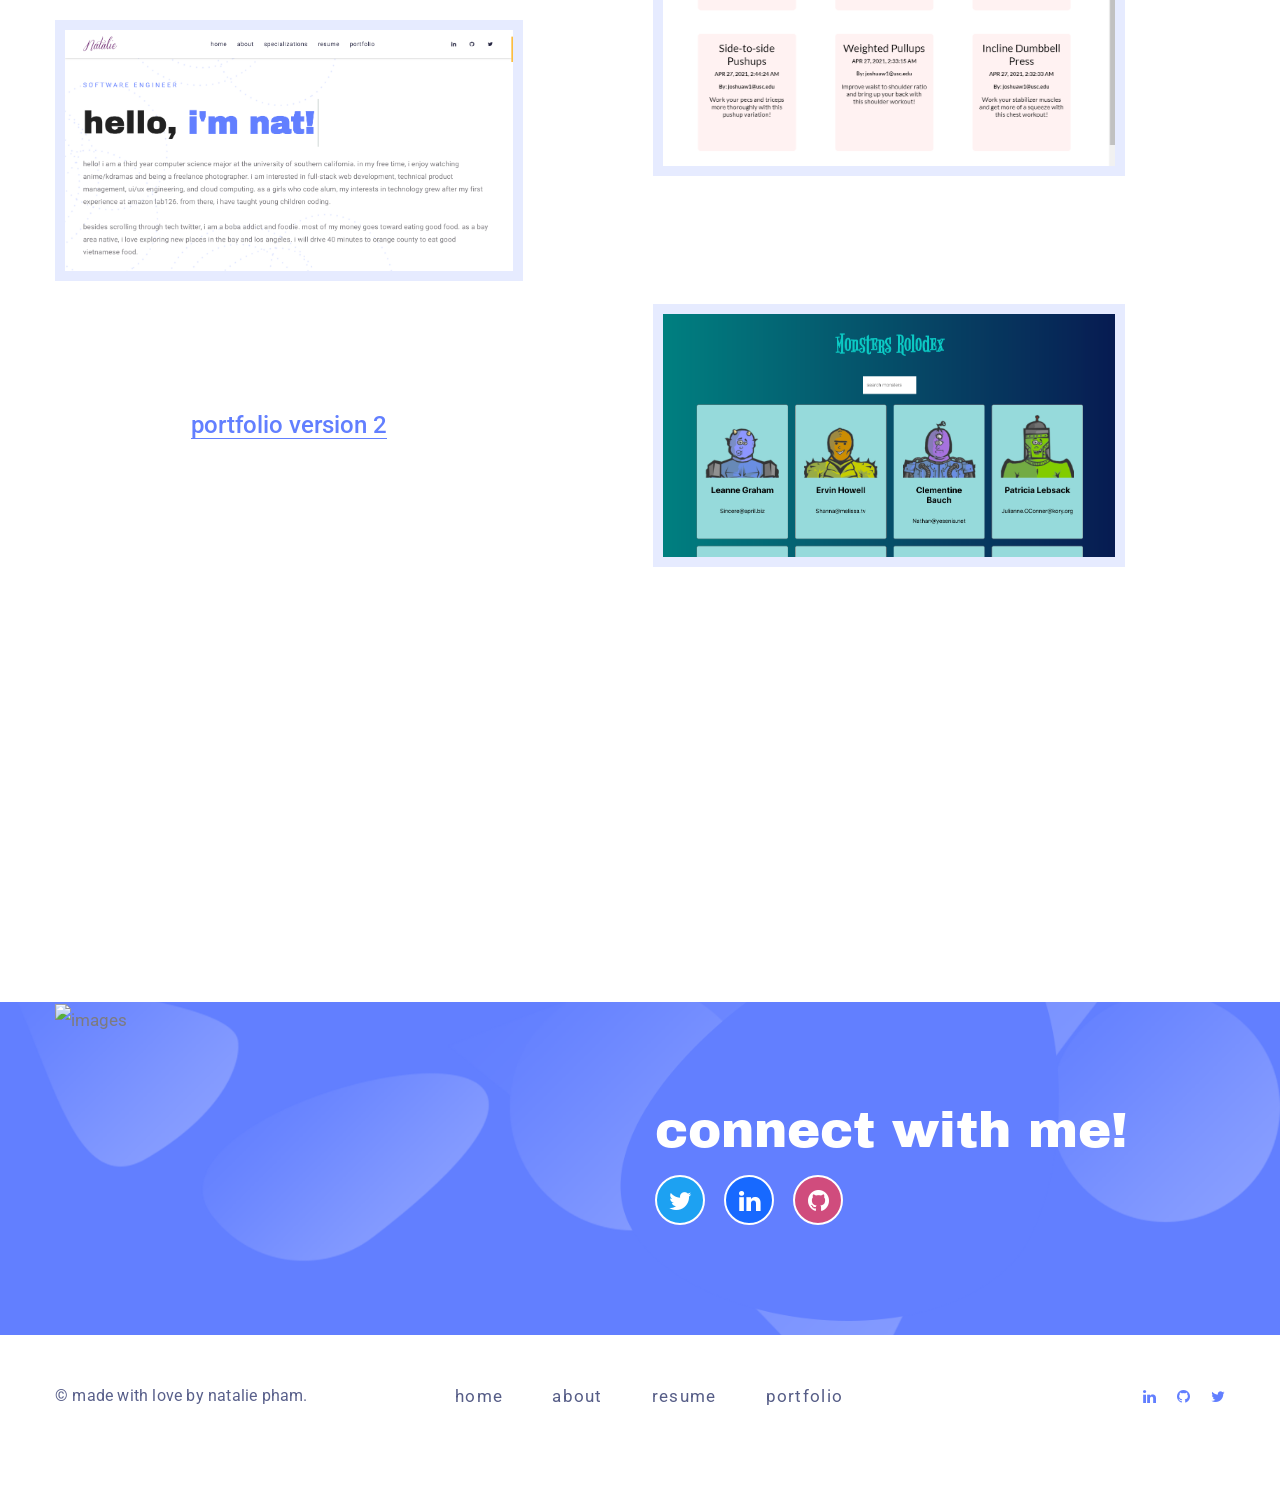
==== commit dda2c4be: "Update index.html" ====
--- a/index.html
+++ b/index.html
@@ -92,7 +92,7 @@
         
 
                                 <p class="lt-sp02 mg-b51">
-                                    hello! i am a forth year computer science major at the university of southern california. in my free time, i enjoy watching anime/kdramas and being a freelance photographer. 
+                                    hello! i am a fourth year computer science major at the university of southern california. in my free time, i enjoy watching anime/kdramas and being a freelance photographer. 
                                     i am interested in full-stack web development, technical product management, ui/ux engineering, and cloud computing. as a girls who code alum, my interests in technology
                                     grew after my first experience at amazon lab126. from there, i have taught young children coding. 
                                     <br>
@@ -265,7 +265,7 @@
                                         <div class="col-lg-4 col-12 last-col animate-element wow delay5 fadeIn" data-wow-delay="0.5s">
                                             <div class="experience-box experience-box-line t3">
                                                 <div class="box-inner">
-                                                    <h3 class="f-info bg-s1 color-d6">software engineer intern @ docusign</h3>
+                                                    <h3 class="f-info bg-s1 color-d6">software engineer intern @ google</h3>
                                                     <div class="exp-wrap">
                                                         <div class="s-info mg-b11"><em>may 2022 - august 2022 </em></div>
                                                         <p>
